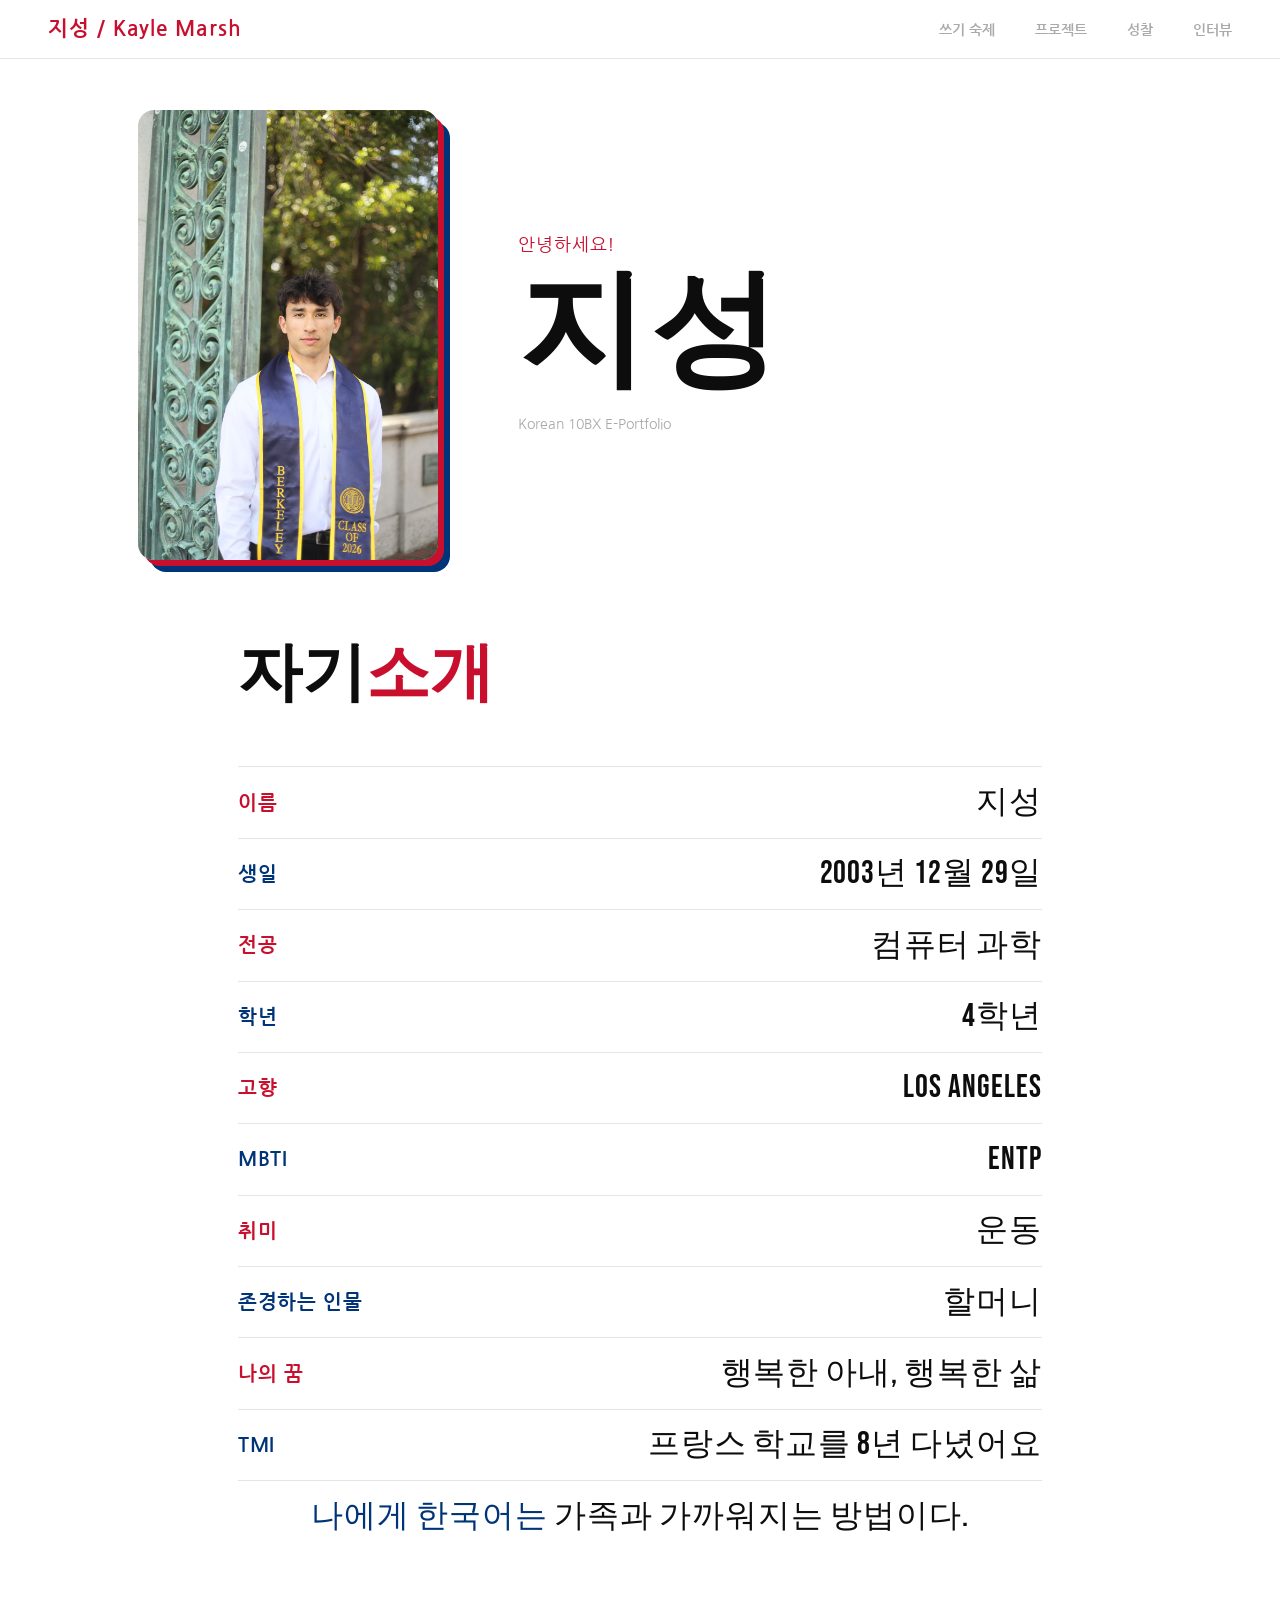
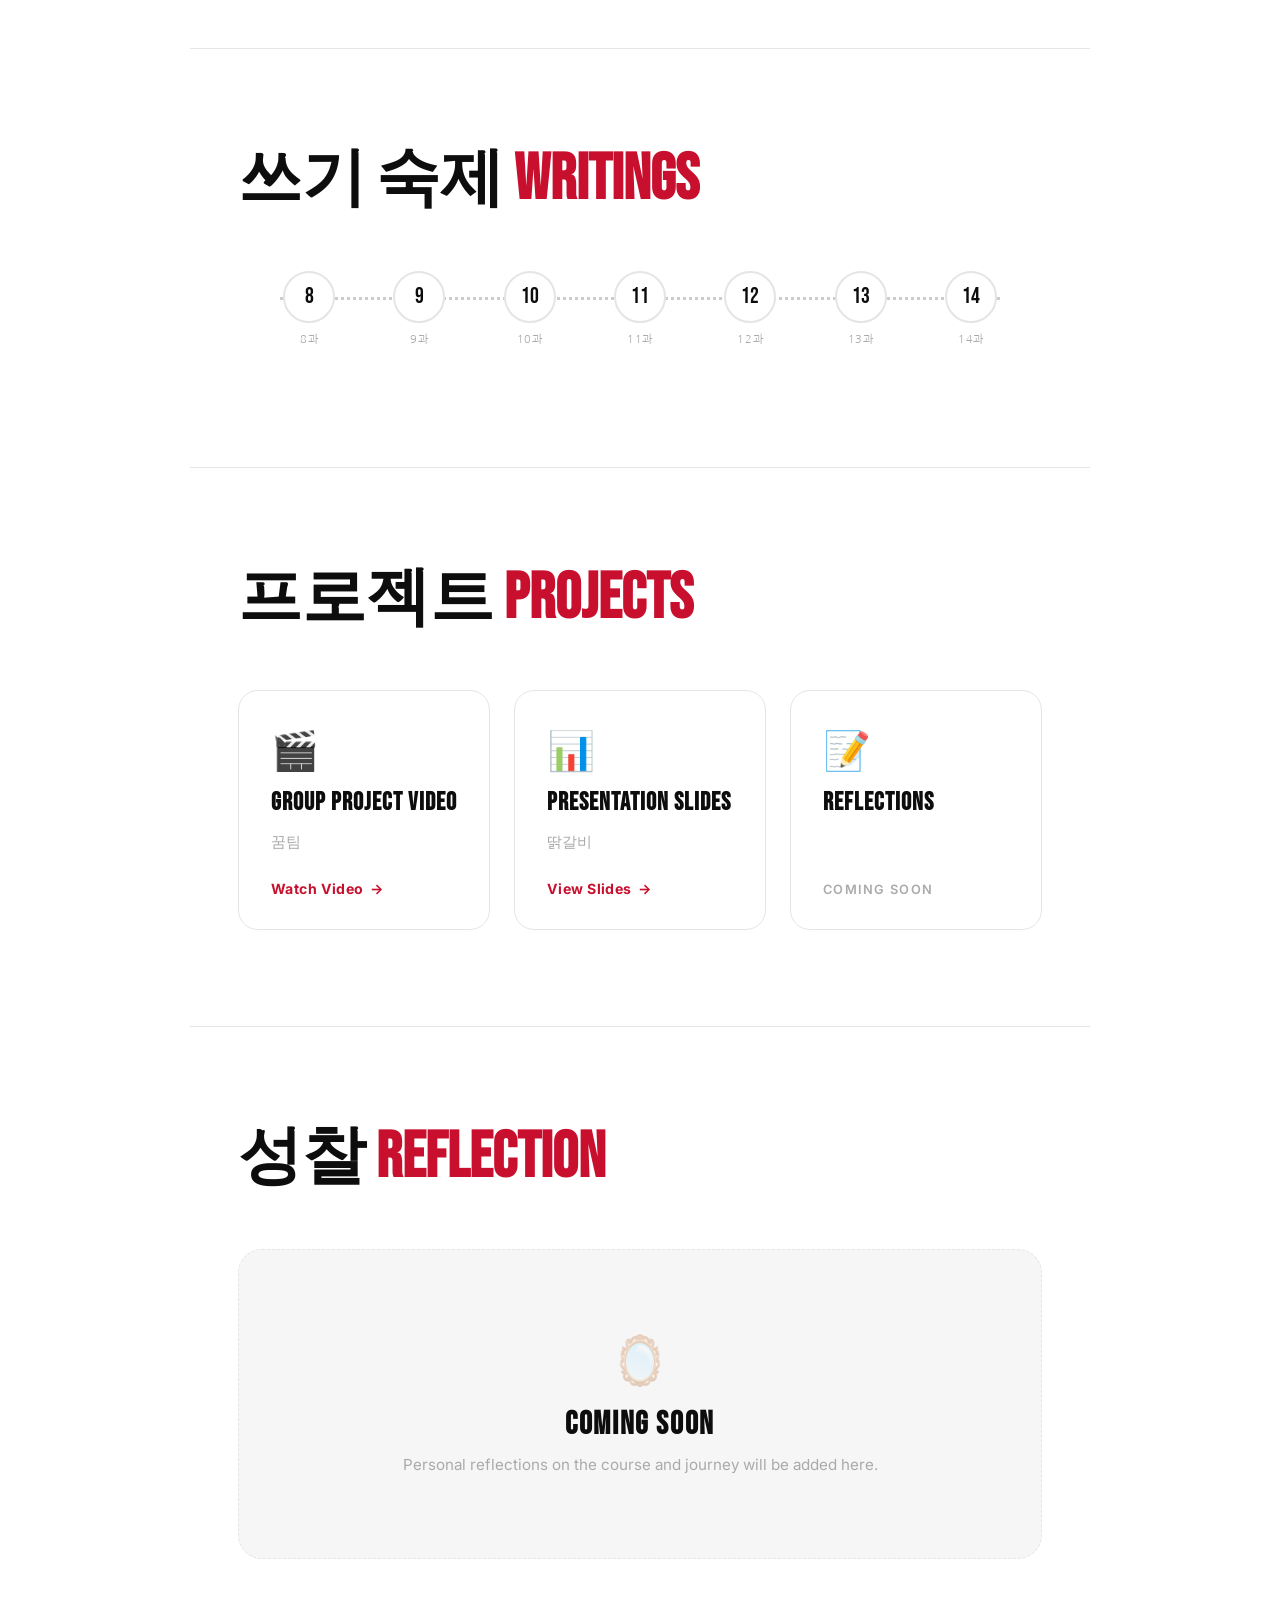
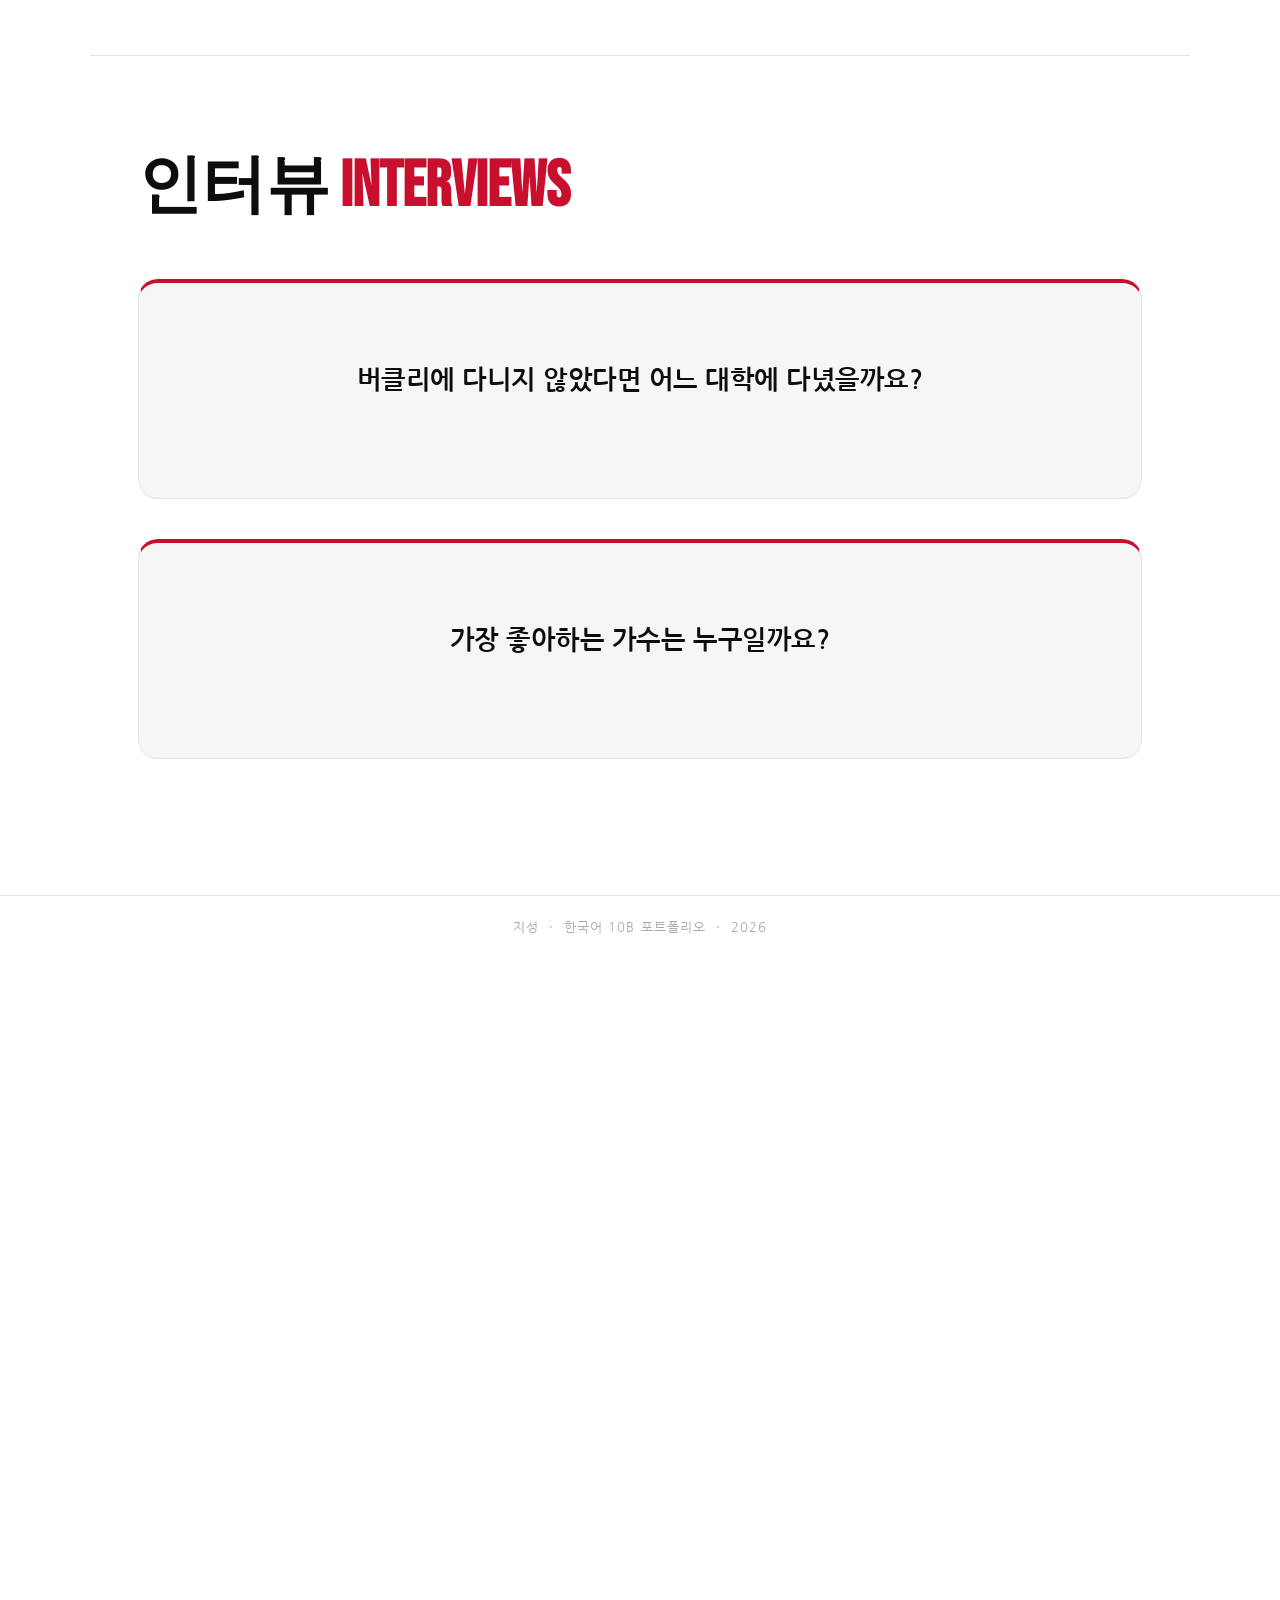
==== index.html @ 7a52253e "Most of it done, just need writings and reflections" ====
<!DOCTYPE html>
<html lang="ko">
<head>
  <meta charset="UTF-8" />
  <meta name="viewport" content="width=device-width, initial-scale=1.0" />
  <title>지성 — 한국어 10B</title>
  <link rel="stylesheet" href="style.css" />
  <link rel="preconnect" href="https://fonts.googleapis.com" />
  <link href="https://fonts.googleapis.com/css2?family=Bebas+Neue&family=Inter:wght@300;400;600;700&family=Nanum+Gothic:wght@400;700&display=swap" rel="stylesheet" />
</head>
<body>

  <!-- NAV -->
  <nav class="navbar">
    <a href="#hero" class="nav-logo">지성 / Kayle Marsh</a>
    <ul class="nav-links">
      <li><a href="#writings">쓰기 숙제</a></li>
      <li><a href="#projects">프로젝트</a></li>
      <li><a href="#reflection">성찰</a></li>
      <li><a href="#interviews">인터뷰</a></li>
    </ul>
    <button class="hamburger" id="hamburger">&#9776;</button>
  </nav>

  <!-- HERO -->
  <section class="hero" id="hero">
    <div class="hero-content">
      <div class="photo-frame">
        <img src="photo.jpg" alt="지성" class="hero-photo" />
      </div>
      <div class="hero-text">
        <p class="hero-sub">안녕하세요!</p>
        <h1 class="hero-name">지성</h1>
        <p class="hero-tagline">Korean 10BX E-Portfolio</p>
      </div>
    </div>
  </section>

  <!-- FACTS LIST -->
  <section class="about" id="about">
    <h2 class="section-title reveal">자기<em>소개</em></h2>

    <ul class="facts-list">
      <li class="fact-item" style="--delay:0s">
        <span class="fact-label r">이름</span>
        <span class="fact-value">지성</span>
      </li>
      <li class="fact-item" style="--delay:0.07s">
        <span class="fact-label b">생일</span>
        <span class="fact-value">2003년 12월 29일</span>
      </li>
      <li class="fact-item" style="--delay:0.14s">
        <span class="fact-label r">전공</span>
        <span class="fact-value">컴퓨터 과학</span>
      </li>
      <li class="fact-item" style="--delay:0.18s">
        <span class="fact-label b">학년</span>
        <span class="fact-value">4학년</span>
      </li>
      <li class="fact-item" style="--delay:0.21s">
        <span class="fact-label r">고향</span>
        <span class="fact-value">Los Angeles</span>
      </li>
      <li class="fact-item" style="--delay:0.28s">
        <span class="fact-label b">MBTI</span>
        <span class="fact-value">ENTP</span>
      </li>
      <li class="fact-item" style="--delay:0.35s">
        <span class="fact-label r">취미</span>
        <span class="fact-value">운동</span>
      </li>
      <li class="fact-item" style="--delay:0.42s">
        <span class="fact-label b">존경하는 인물</span>
        <span class="fact-value">할머니</span>
      </li>
      <li class="fact-item" style="--delay:0.49s">
        <span class="fact-label r">나의 꿈</span>
        <span class="fact-value">행복한 아내, 행복한 삶</span>
      </li>
      <li class="fact-item" style="--delay:0.56s">
        <span class="fact-label b">TMI</span>
        <span class="fact-value">프랑스 학교를 8년 다녔어요</span>
      </li>
      <li class="fact-item fact-item--sentence" style="--delay:0.63s">
        <span><span style="color:var(--blue)">나에게 한국어는</span> 가족과 가까워지는 방법이다.</span>
      </li>
    </ul>
  </section>

  <!-- WRITINGS -->
  <section class="content-section writings-section" id="writings">
    <h2 class="section-title reveal">쓰기 숙제 <em>Writings</em></h2>

    <div class="timeline-wrap reveal" style="--delay:0.15s">
      <div class="timeline">

        <div class="t-node">
          <div class="t-circle">8</div>
          <div class="t-num-label">8과</div>
          <div class="t-draft" hidden>한국의 1살 생일과 미국의 1살 생일은 너무 다르던데요. 한국의 1살 생일인 사람은 한복을 입어요. 미국의 1살 생일인 사람은 뭘 입는지 모르겠습니다. 한국의 1살 생일에 너무 맛있는 떡하고 잡채하고 다른 한식이 있어요. 미국의 1살 생일에 햄버거하고 감자 튀김이 있어요. 한국의 1살 생일에서 돈, 연필, 공 중에서 고를 수 있어요. 돈을 고르면 많이 돈을 만들 거예요. 연필을 고르면 너무 똑똑할 거예요. 공을 고르면 너무 좋은 선수 될 거예요. 제 1살 생일에서 돈을 고르지만 돈을 많지 않아요. 그리고 축하느라고 가족이랑 맛있는 음식을 먹었어요. 그리스의 생일은 가족은 정말 중요해요. 한국도 하지만 한국보다 더 중요해요. 보통 그리스 생일에서 새끼양히고 밬을라바하고 수블라키를 먹었어요. 그리고 그리스 생일에서 음악을 듣고 그리스 춤을 춰요. 그리스의 생일은 간 적이 없지만 갔으면 좋겠어요. 그리고 그리스의 생일인 사람은 편안한 옷을 입어요. 한국의 생일에서 노인 사람한테서 돈을 받아요. 보통 미국의 생일에서 돈을 안 받아요. 하지만 친절한 사람이 있으면 돈을 받을 수 있어요. 우리 가족에는 친절한 사람이 많아서 새일에는 돈을 받을 테니까 기분이 좋아요. 보통 제 생일에는 케이크랑 초가 있어요. 그리고 제 친한 친구랑 가족이랑 초대해요. 캐이크가 있으면 재미있게 시간을 보낼 것 같아요. 한국세일들은 너무 재미있던데요.</div>
          <div class="t-revised" hidden>한국의 1살 생일과 미국의 1살 생일은 너무 다르던데요. 한국의 1살 생일인 사람은 한복을 입어요. 미국의 1살 생일인 사람은 뭘 입는지 모르겠습니다. 한국의 1살 생일에 너무 맛있는 떡하고 잡채하고 다른 한식이 있어요. 미국의 1살 생일에 햄버거하고 감자 튀김이 있어요. 한국의 1살 생일에서 돈, 연필, 공 중에서 고를 수 있어요. 돈을 고르면 많이 돈을 만들 거예요. 연필을 고르면 너무 똑똑할 거예요. 공을 고르면 너무 좋은 선수 될 거예요. 제 1살 생일에서 돈을 고르지만 돈을 많지 않아요. 그리고 축하느라고 가족이랑 맛있는 음식을 먹었어요. 그리스의 생일은 가족은 정말 중요해요. 한국도 하지만 한국보다 더 중요해요. 보통 그리스 생일에서 새끼양히고 밬을라바하고 수블라키를 먹었어요. 그리고 그리스 생일에서 음악을 듣고 그리스 춤을 춰요. 그리스의 생일은 간 적이 없지만 갔으면 좋겠어요. 그리고 그리스의 생일인 사람은 편안한 옷을 입어요. 한국의 생일에서 노인 사람한테서 돈을 받아요. 보통 미국의 생일에서 돈을 안 받아요. 하지만 친절한 사람이 있으면 돈을 받을 수 있어요. 우리 가족에는 친절한 사람이 많아서 새일에는 돈을 받을 테니까 기분이 좋아요. 보통 제 생일에는 케이크랑 초가 있어요. 그리고 제 친한 친구랑 가족이랑 초대해요. 캐이크가 있으면 재미있게 시간을 보낼 것 같아요. 한국세일들은 너무 재미있던데요.</div>
        </div>

        <div class="t-node">
          <div class="t-circle">9</div>
          <div class="t-num-label">9과</div>
          <div class="t-draft" hidden>초등학교 때 길고 곧은 머리를 하고 있었어요. 그때 제 어머니는 제 머리를 깎고 입혔어요. 그때 패션에 관심이 많지 않아요. 그때 제 어머니는 패션에 관심이 많은 편이에요. 이발소 가면 "좋게 해 주세요" 말했어요. 하지만 중학교 때 짧게 깎았어요. 이발사만 제 머리를 깎았어요. 하지만 여전히 제 머리 스타일은 좋지 않았어요. 저는 열심히 공부해서 패션에 관심이 없어요. 고등학교 때 패션에 관심이 있어요. 그래서 이발소에서 "자주 와서 조금만 다듬어 주세요" 말했어요. 그리고 나서 "마리를 감겨 주셔서 너무 감사합니다" 말했어요. 그리고 나서 보통 어머니한테 "잠시 전에 이발소에 간 거예요". 연세대학교 다닐때 주노헤어에서 1달 전에 찍은 사진 보기면서 "이렇게 해 주세요" 말했어요. 저는 자연스럽게 머리를 해요. 무스를 바르지 않아요. 제 아침 머리 루틴은 너무 짧아요. 항상 파마하는 것을 좋아하지 않아요. 파마하면 좋아 보일지 모르겠어요. 아마 10년 후에 파마할거예요. 하지만 불요한 일이 있으면 파마하면 안 될 것 같아요.</div>
          <div class="t-revised" hidden>Coming soon</div>
        </div>

        <div class="t-node">
          <div class="t-circle">10</div>
          <div class="t-num-label">10과</div>
          <div class="t-draft" hidden>Coming soon</div>
          <div class="t-draft-img" hidden>writing10_draft.png</div>
          <div class="t-revised" hidden>Coming soon</div>
        </div>

        <div class="t-node">
          <div class="t-circle">11</div>
          <div class="t-num-label">11과</div>
          <div class="t-draft" hidden>Coming soon</div>
          <div class="t-revised" hidden>Coming soon</div>
        </div>

        <div class="t-node">
          <div class="t-circle">12</div>
          <div class="t-num-label">12과</div>
          <div class="t-draft" hidden>두년 전에 사촌동생이랑 축구 했다. 날씨가 너무 좋았다. 축구 했다가 우리는 백플립을 하기도 했다. 저는 스탠딩 백플립 힐 수 있지만 다름 백플립을 시도했다. 카트휠 백플립을 하는 것이다. 제 사촌동생은 잘 할 수 있다. 조심할 걸 그랬다. 왜냐하면 잔디에 머리를 세게 부딪혔다. 제 생각은 머리가 괜찬아서 병원에 안 가려다가 머리가 너무 아프고 눈으로 볼 수 없다. 그래서 병원에 갔다. 한시간 동안 기다린 후에 의사를 만났다. 저는 두시간 동안 병원에 있었다. 너무 재미없다. 그래서 퇴원했다가 집에서 쉬었다. 집에서 티비, 핸드폰, 쓸 수 없어서 책을 많이 읽었다. 그리고 일주일에 운동을 하면 안 되다. 이것은 겨울 방학 중이었기 때문에 학고가 없었다. 학교가 있으면 저는 일을 할 수 없고 운이 나빴을 갓이다. 이것부터 스탠딩 백플립 했지만 카트휠 백플립 정도 했다. 제 엄마가 저에게 아주 화가 났다.</div>
          <div class="t-revised" hidden>Coming soon</div>
        </div>

        <div class="t-node">
          <div class="t-circle">13</div>
          <div class="t-num-label">13과</div>
          <div class="t-draft" hidden>Coming soon</div>
          <div class="t-revised" hidden>Coming soon</div>
        </div>

        <div class="t-node">
          <div class="t-circle">14</div>
          <div class="t-num-label">14과</div>
          <div class="t-draft" hidden>버클리 대학교를 졸업하자마자 일을 시작할 겁니다. 저는 직업이 있어서 하고 싶은 것을 하면 안 됩니다. 저는 소프트웨어 엔지니어가 될 것입니다. 저는 코딩을 많이 할 겁니다. 제 생각은 코딩가 재미있어서 저는 신납니다. 하지만 다른 것을 하고 싶습니다. 저는 다양한 기술을 배우고 싶습니다. 저는 체스를 더 잘하고 싶습니다. 그리고 악기도 배웠으면 합니다. 기타나 피아노 잘 했으면 합니다. 저는 건가에 좋고 싶습니다. 그래서, 스포츠 하거나 체육관에 많이 갈 것 같습니다. 저는 스포츠 할 때 저는 가장 기쁩니다. 그리고 가족이랑 친구들이랑 재미있게 시간을 보내고 싶습니다. 다 하기가 어렵기는 하지만 많이 할 겁니다. 저는 12월 29일에 암스테르담에서 태어났습니다. 제 어머니는 한국분입니다. 제 아버지는 그리스분입니다. 부모님께서는 어릴 때부터 저한테 한국어를 절대 하셨습니다. 미국에 있는 할머니랑 한국말로 이야기하고 싶어서 한국어를 배우러 연세대학교에서 다녔습니다. 지난 봄학기부터 한국어를 배우기가 시작했습니다. 지난 학기에는 한국어 수업을 듣지 않았지만 가족이랑 가끔씩 한국말로 이야기했습니다. 저는 활발한 성격입니다. 저는 집 밖에서 일을 하는 것을 좋아합니다. 저는 운동하거나 가족이나 친구들이랑 놀때 저는 재일 기쁩니다. 하지만 혼자 일하는 것도 좋아합니다. 저는 버클리 대학교에서 많이 공부했습니다. 좋은 직장을 구하고 싶었기 때문입니다. 그리고 많은 사람을 만나고 싶어서 클럽에 두게 가입했습니다. 그래서 많은 사람을 만났습니다. 저는 졸업할 것 같습니다. 저는 졸업하자마자 산프란시스코에서 일을 시작할겁니다. 저는 일을 열심히 하는 것같아서 새로운 일을 많이 할 수 있습니다. 똑똑하고 친절한 사람이랑 일을 하고 싶습니다. 그리고 한국말을 더 잘 하고 싶어서 한국말로 일을 했으면 합니다.</div>
          <div class="t-revised" hidden>Coming soon</div>
        </div>

      </div>

      <div class="t-drawer" hidden>
        <div class="t-drawer-cols">
          <div class="t-drawer-col">
            <span class="t-tag draft">Draft</span>
            <p class="t-drawer-draft-text"></p>
            <img class="t-drawer-draft-img" src="" alt="" hidden>
          </div>
          <div class="t-drawer-col">
            <span class="t-tag revised">Revised</span>
            <p class="t-drawer-revised-text"></p>
            <img class="t-drawer-revised-img" src="" alt="" hidden>
          </div>
        </div>
      </div>
    </div>
  </section>

  <!-- PROJECTS -->
  <section class="content-section" id="projects">
    <h2 class="section-title reveal">프로젝트 <em>Projects</em></h2>
    <div class="proj-grid">

      <a class="proj-card reveal" style="--delay:0.1s"
         href="https://drive.google.com/file/d/10qxFcCEIkCdl2XMbkNMa6hKJvga5M7Wl/view?usp=drive_link"
         target="_blank" rel="noopener">
        <div class="proj-card-icon">🎬</div>
        <h3 class="proj-card-title">Group Project Video</h3>
        <p class="proj-card-desc">꿈팀</p>
        <span class="proj-card-link">Watch Video &nbsp;→</span>
      </a>

      <a class="proj-card reveal" style="--delay:0.2s"
         href="https://docs.google.com/presentation/d/1_Cy9VclhJ04-49SibvlN62MhmX5OGXlVn1wjW_WtDqA/edit?usp=sharing"
         target="_blank" rel="noopener">
        <div class="proj-card-icon">📊</div>
        <h3 class="proj-card-title">Presentation Slides</h3>
        <p class="proj-card-desc">딹갈비</p>
        <span class="proj-card-link">View Slides &nbsp;→</span>
      </a>

      <div class="proj-card proj-card--soon reveal" style="--delay:0.3s">
        <div class="proj-card-icon">📝</div>
        <h3 class="proj-card-title">Reflections</h3>
        <span class="proj-card-coming">Coming Soon</span>
      </div>

    </div>
  </section>

  <!-- REFLECTION -->
  <section class="content-section" id="reflection">
    <h2 class="section-title reveal">성찰 <em>Reflection</em></h2>
    <div class="placeholder-box reveal" style="--delay:0.1s">
      <div class="ph-icon">🪞</div>
      <h3>Coming Soon</h3>
      <p>Personal reflections on the course and journey will be added here.</p>
    </div>
  </section>

  <!-- INTERVIEWS -->
  <section class="content-section interviews-section" id="interviews">
    <h2 class="section-title reveal">인터뷰 <em>Interviews</em></h2>

    <div class="flashcard reveal" id="fc-map">
      <div class="flashcard-inner">
        <div class="flashcard-front">
          <p class="fc-question">버클리에 다니지 않았다면 어느 대학에 다녔을까요?</p>
        </div>
        <div class="flashcard-back">
          <div class="map-container">
            <svg id="us-map"></svg>
            <div id="map-tooltip" class="map-tooltip"></div>
          </div>
        </div>
      </div>
    </div>

    <div class="flashcard reveal" id="fc-music" style="--delay:0.1s">
      <div class="flashcard-inner">
        <div class="flashcard-front">
          <p class="fc-question">가장 좋아하는 가수는 누구일까요?</p>
        </div>
        <div class="flashcard-back">
          <div class="genre-list">

            <div class="genre-section" style="--gc:#FF2D7A">
              <h3 class="genre-label">K-Pop</h3>
              <div class="artist-row">
                <a class="artist-card" href="https://open.spotify.com/artist/2c3IakpImjWyeXNvyyGsdn" target="_blank" rel="noopener">
                  <div class="artist-photo"><img src="https://upload.wikimedia.org/wikipedia/commons/thumb/8/83/Kim_jin_ho.png/330px-Kim_jin_ho.png" alt="SG Wannabe"></div>
                  <div class="artist-name">SG Wannabe</div><div class="artist-person">연재</div>
                </a>
                <a class="artist-card" href="https://open.spotify.com/artist/2hRQKC0gqlZGPrmUKbcchR" target="_blank" rel="noopener">
                  <div class="artist-photo"><img src="https://upload.wikimedia.org/wikipedia/commons/thumb/1/13/240919_SHINEE_Taemin.jpg/330px-240919_SHINEE_Taemin.jpg" alt="Shiny"></div>
                  <div class="artist-name">Shiny</div><div class="artist-person">하리</div>
                </a>
                <a class="artist-card" href="https://open.spotify.com/artist/6YVMFz59CuY7ngCxTxjpxE" target="_blank" rel="noopener">
                  <div class="artist-photo"><img src="https://upload.wikimedia.org/wikipedia/commons/thumb/f/fb/Karina_at_Love_Your_W_event_2025.jpg/330px-Karina_at_Love_Your_W_event_2025.jpg" alt="Aespa"></div>
                  <div class="artist-name">Aespa</div><div class="artist-person">준서</div>
                </a>
                <a class="artist-card" href="https://open.spotify.com/artist/4hnHLgMSOiqERWBL4jINP1" target="_blank" rel="noopener">
                  <div class="artist-photo"><img src="https://upload.wikimedia.org/wikipedia/commons/thumb/8/8c/Woonhak_of_BoyNextDoor_at_MMA_Awards%2C_2023_%2820231202%29.jpg/330px-Woonhak_of_BoyNextDoor_at_MMA_Awards%2C_2023_%2820231202%29.jpg" alt="BOYNEXTDOOR"></div>
                  <div class="artist-name">BOYNEXTDOOR</div><div class="artist-person">다혜</div>
                </a>
              </div>
            </div>

            <div class="genre-section" style="--gc:#4ADE80">
              <h3 class="genre-label">Indie</h3>
              <div class="artist-row">
                <a class="artist-card" href="https://open.spotify.com/artist/1hCkSJcXREhrodeIHQnffn" target="_blank" rel="noopener">
                  <div class="artist-photo"><img src="https://upload.wikimedia.org/wikipedia/commons/thumb/3/3b/Greg_Gonzalez_on_CAS.jpg/330px-Greg_Gonzalez_on_CAS.jpg" alt="Cigarettes After Sex"></div>
                  <div class="artist-name">Cigarettes After Sex</div><div class="artist-person">예은</div>
                </a>
                <a class="artist-card" href="https://open.spotify.com/artist/7gW0r5CkdEUMm42w9XpyZO" target="_blank" rel="noopener">
                  <div class="artist-photo"><img src="https://upload.wikimedia.org/wikipedia/commons/thumb/4/48/Laufey_radio_city_music_hall_2024_%28cropped%29.jpg/330px-Laufey_radio_city_music_hall_2024_%28cropped%29.jpg" alt="Laufey"></div>
                  <div class="artist-name">Laufey</div><div class="artist-person">진아</div>
                </a>
                <a class="artist-card" href="https://open.spotify.com/artist/4gzpq5DPGxSnKTe4SA8HAU" target="_blank" rel="noopener">
                  <div class="artist-photo"><img src="https://upload.wikimedia.org/wikipedia/commons/thumb/6/68/ChrisMartinManch030623_%28cropped%29.jpg/330px-ChrisMartinManch030623_%28cropped%29.jpg" alt="Coldplay"></div>
                  <div class="artist-name">Coldplay</div><div class="artist-person">진</div>
                </a>
              </div>
            </div>

            <div class="genre-section" style="--gc:#FFCF00">
              <h3 class="genre-label">Hip-Hop</h3>
              <div class="artist-row">
                <a class="artist-card" href="https://open.spotify.com/artist/5K4W6rqBFWDnAN6FQUkS6x" target="_blank" rel="noopener">
                  <div class="artist-photo"><img src="https://upload.wikimedia.org/wikipedia/commons/thumb/5/5c/Kanye_West_at_the_2009_Tribeca_Film_Festival_%28crop_2%29.jpg/330px-Kanye_West_at_the_2009_Tribeca_Film_Festival_%28crop_2%29.jpg" alt="Kanye West"></div>
                  <div class="artist-name">Kanye West</div><div class="artist-person">민종 · 선종</div>
                </a>
                <a class="artist-card" href="https://open.spotify.com/artist/3TVXtAsR1Inumwj472S9r4" target="_blank" rel="noopener">
                  <div class="artist-photo"><img src="https://upload.wikimedia.org/wikipedia/commons/thumb/1/15/Drake_at_The_Carter_Effect_2017_%2836818935200%29_%28cropped%29.jpg/330px-Drake_at_The_Carter_Effect_2017_%2836818935200%29_%28cropped%29.jpg" alt="Drake"></div>
                  <div class="artist-name">Drake</div><div class="artist-person">승원</div>
                </a>
              </div>
            </div>

            <div class="genre-section" style="--gc:#FF4520">
              <h3 class="genre-label">Rock</h3>
              <div class="artist-row">
                <a class="artist-card" href="https://open.spotify.com/artist/05fG473iIaoy82BF1aGhL8" target="_blank" rel="noopener">
                  <div class="artist-photo"><img src="https://upload.wikimedia.org/wikipedia/commons/thumb/1/1d/20180602_N%C3%BCrnberg_Rock_im_Park_Stone_Sour_0270_%28cropped%29.jpg/330px-20180602_N%C3%BCrnberg_Rock_im_Park_Stone_Sour_0270_%28cropped%29.jpg" alt="Slipknot"></div>
                  <div class="artist-name">Slipknot</div><div class="artist-person">단</div>
                </a>
              </div>
            </div>

            <div class="genre-section genre-section--last" style="--gc:#B44FFF">
              <h3 class="genre-label">R&amp;B · Latin</h3>
              <div class="artist-row">
                <a class="artist-card" href="https://open.spotify.com/artist/1Xyo4u8uXC1ZmMpatF05PJ" target="_blank" rel="noopener">
                  <div class="artist-photo"><img src="https://upload.wikimedia.org/wikipedia/commons/thumb/a/a0/The_Weeknd_Portrait_by_Brian_Ziff.jpg/330px-The_Weeknd_Portrait_by_Brian_Ziff.jpg" alt="The Weeknd"></div>
                  <div class="artist-name">The Weeknd</div><div class="artist-person">발렌틴</div>
                </a>
                <a class="artist-card" href="https://open.spotify.com/artist/0NIIxcxNHmOoyBx03SfTCD" target="_blank" rel="noopener">
                  <div class="artist-photo"><img src="https://upload.wikimedia.org/wikipedia/commons/thumb/1/18/Tinashe_at_Coachella_2024_-_04_%28cropped%29.jpg/330px-Tinashe_at_Coachella_2024_-_04_%28cropped%29.jpg" alt="Tinashe"></div>
                  <div class="artist-name">Tinashe</div><div class="artist-person">영선</div>
                </a>
                <a class="artist-card" href="https://open.spotify.com/artist/0du5cEVh5yTK9QJze8zvh8" target="_blank" rel="noopener">
                  <div class="artist-photo"><img src="https://upload.wikimedia.org/wikipedia/commons/3/39/Bruno_Mars_portrait.jpg" alt="Bruno Mars"></div>
                  <div class="artist-name">Bruno Mars</div><div class="artist-person">이삭</div>
                </a>
                <a class="artist-card" href="https://open.spotify.com/artist/4q3ewBCX7sLwd24euuV69X" target="_blank" rel="noopener">
                  <div class="artist-photo"><img src="https://upload.wikimedia.org/wikipedia/commons/thumb/b/b1/Bad_Bunny_2019_by_Glenn_Francis_%28cropped%29.jpg/330px-Bad_Bunny_2019_by_Glenn_Francis_%28cropped%29.jpg" alt="Bad Bunny"></div>
                  <div class="artist-name">Bad Bunny</div><div class="artist-person">유나</div>
                </a>
              </div>
            </div>

            <div class="genre-section genre-section--last" style="--gc:#00CCDD">
              <h3 class="genre-label">Electronic</h3>
              <div class="artist-row">
                <a class="artist-card" href="https://open.spotify.com/artist/3MekbRujJg5VZThubOlrkR" target="_blank" rel="noopener">
                  <div class="artist-photo"><img src="https://upload.wikimedia.org/wikipedia/commons/thumb/d/d3/Ninajirachi_London_2026.png/330px-Ninajirachi_London_2026.png" alt="Ninajirachi"></div>
                  <div class="artist-name">Ninajirachi</div><div class="artist-person">세은</div>
                </a>
              </div>
            </div>

          </div>
        </div>
      </div>
    </div>
  </section>

  <!-- FOOTER -->
  <footer class="footer">
    <p>지성 &nbsp;·&nbsp; 한국어 10B 포트폴리오 &nbsp;·&nbsp; 2026</p>
  </footer>

  <script src="script.js"></script>
  <script src="https://cdn.jsdelivr.net/npm/d3@7/dist/d3.min.js"></script>
  <script src="https://cdn.jsdelivr.net/npm/topojson-client@3/dist/topojson-client.min.js"></script>
  <script>
  (function () {
    var schools = [
      { name: 'Amherst College', lat: 42.3709, lng: -72.5170,  people: ['광현'],                        photo: 'amherst.jpg', side: 'left' },
      { name: 'UCLA',            lat: 34.13,   lng: -118.62,   people: ['다혜', '이삭'],                 photo: 'ucla.jpg',     pos: 'above' },
      { name: 'UC Riverside',    lat: 33.9737, lng: -117.3281, people: ['단'],                           photo: 'ucr.avif',     pos: 'above' },
      { name: 'NYU',             lat: 40.7295, lng: -73.9965,  people: ['민종'],                         photo: 'https://upload.wikimedia.org/wikipedia/commons/thumb/2/20/Washington_Square_Arch_%2840430304445%29.jpg/400px-Washington_Square_Arch_%2840430304445%29.jpg' },
      { name: 'UCSD',            lat: 32.8801, lng: -117.2340, people: ['발렌틴', '영선', '유나', '예은'], photo: 'ucsd.jpg',     pos: 'above' },
      { name: 'UC Davis',        lat: 38.5382, lng: -121.7617, people: ['선종', '진아'],                  photo: 'ucdavis.avif' },
      { name: 'UCSB',            lat: 34.4140, lng: -119.8489, people: ['세은', '진'],                   photo: 'ucsb.jpg',     pos: 'above' },
      { name: 'Columbia',        lat: 40.8128, lng: -73.9625,  people: ['승원'],                         photo: 'columbia.jpg', side: 'left' },
      { name: 'USC',             lat: 33.96,   lng: -118.14,   people: ['연재'],                         photo: 'usc.jpg',      pos: 'above' },
      { name: 'UCI',             lat: 33.58,   lng: -117.90,   people: ['준서', '하리'],                 photo: 'uci.jpeg',     pos: 'above' }
    ];

    var W = 900, H = 540;
    var svg = d3.select('#us-map')
      .attr('viewBox', '0 0 ' + W + ' ' + H)
      .attr('preserveAspectRatio', 'xMidYMid meet');

    var projection = d3.geoAlbersUsa().scale(1100).translate([W / 2, H / 2]);
    var path = d3.geoPath().projection(projection);
    var tooltip = document.getElementById('map-tooltip');

    d3.json('https://cdn.jsdelivr.net/npm/us-atlas@3/states-10m.json').then(function (us) {
      // State fills
      svg.append('g')
        .selectAll('path')
        .data(topojson.feature(us, us.objects.states).features)
        .enter().append('path')
        .attr('class', 'map-state')
        .attr('d', path);

      // State borders
      svg.append('path')
        .datum(topojson.mesh(us, us.objects.states, function (a, b) { return a !== b; }))
        .attr('class', 'map-border')
        .attr('d', path);

      // School dots
      schools.forEach(function (school) {
        var coords = projection([school.lng, school.lat]);
        if (!coords) return;

        svg.append('circle')
          .attr('cx', coords[0])
          .attr('cy', coords[1])
          .attr('r', 7)
          .attr('class', 'map-dot')
          .on('mouseenter', function (event) {
            var rect = document.querySelector('.map-container').getBoundingClientRect();
            var x = event.clientX - rect.left;
            var y = event.clientY - rect.top;
            tooltip.innerHTML =
              '<strong>' + school.name + '</strong>' +
              '<div class="tip-logo-wrap"><img class="tip-logo" src="' + school.photo + '" alt="' + school.name + '"></div>' +
              '<div class="tip-names">' + school.people.join(' &nbsp;·&nbsp; ') + '</div>';
            if (school.side === 'left') {
              tooltip.style.left = (x - tooltip.offsetWidth - 14) + 'px';
            } else {
              tooltip.style.left = (x + 14) + 'px';
            }
            if (school.pos === 'above') {
              tooltip.style.top = (y - tooltip.offsetHeight - 14) + 'px';
            } else {
              tooltip.style.top = (y - 10) + 'px';
            }
            tooltip.classList.add('visible');
          })
          .on('mousemove', function (event) {
            var rect = document.querySelector('.map-container').getBoundingClientRect();
            var mx = event.clientX - rect.left;
            var my = event.clientY - rect.top;
            if (school.side === 'left') {
              tooltip.style.left = (mx - tooltip.offsetWidth - 14) + 'px';
            } else {
              tooltip.style.left = (mx + 14) + 'px';
            }
            if (school.pos === 'above') {
              tooltip.style.top = (my - tooltip.offsetHeight - 14) + 'px';
            } else {
              tooltip.style.top = (my - 10) + 'px';
            }
          })
          .on('mouseleave', function () {
            tooltip.classList.remove('visible');
          });
      });
    });
  })();
  </script>
</body>
</html>
---- style.css ----
/* ===== RESET & BASE ===== */
*, *::before, *::after { box-sizing: border-box; margin: 0; padding: 0; }

:root {
  --bg: #ffffff;
  --surface: #f6f6f6;
  --border: #e5e5e5;
  --text: #0d0d0d;
  --muted: #aaa;
  --red: #C8102E;
  --blue: #003478;
  --font-display: 'Bebas Neue', sans-serif;
  --font-body: 'Inter', sans-serif;
  --font-korean: 'Nanum Gothic', sans-serif;
}

html { scroll-behavior: smooth; }

body {
  background: var(--bg);
  color: var(--text);
  font-family: var(--font-body);
  overflow-x: hidden;
}

/* ===== SCROLLBAR ===== */
::-webkit-scrollbar { width: 4px; }
::-webkit-scrollbar-track { background: var(--bg); }
::-webkit-scrollbar-thumb { background: var(--red); border-radius: 2px; }

/* ===== NAVBAR ===== */
.navbar {
  position: fixed;
  top: 0; left: 0; right: 0;
  z-index: 100;
  display: flex;
  align-items: center;
  justify-content: space-between;
  padding: 1.2rem 3rem;
  backdrop-filter: blur(20px);
  background: rgba(255,255,255,0.88);
  border-bottom: 1px solid var(--border);
  transition: background 0.3s;
}

.nav-logo {
  font-family: var(--font-korean);
  font-size: 1.3rem;
  font-weight: 700;
  color: var(--red);
  letter-spacing: 0.05em;
  text-decoration: none;
}

.nav-links { list-style: none; display: flex; gap: 2.5rem; }
.nav-links a {
  color: var(--muted);
  text-decoration: none;
  font-size: 0.9rem;
  font-weight: 700;
  font-family: var(--font-korean);
  transition: color 0.2s;
  position: relative;
}
.nav-links a::after {
  content: '';
  position: absolute;
  bottom: -4px; left: 0;
  width: 0; height: 2px;
  background: var(--red);
  transition: width 0.3s;
}
.nav-links a:hover,
.nav-links a.active { color: var(--text); }
.nav-links a:hover::after,
.nav-links a.active::after { width: 100%; }

.hamburger {
  display: none;
  background: none;
  border: none;
  color: var(--text);
  font-size: 1.5rem;
}

/* ===== HERO ===== */
.hero {
  min-height: auto;
  display: flex;
  flex-direction: column;
  align-items: center;
  justify-content: center;
  position: relative;
  overflow: hidden;
  padding: 110px 3rem 3rem;
}

.hero-bg-text {
  position: absolute;
  top: 50%;
  left: 50%;
  transform: translate(-50%, -50%);
  font-family: var(--font-korean);
  font-size: clamp(12rem, 35vw, 30rem);
  font-weight: 700;
  color: rgba(200, 16, 46, 0.045);
  white-space: nowrap;
  pointer-events: none;
  user-select: none;
  animation: bgPulse 5s ease-in-out infinite;
}

@keyframes bgPulse {
  0%, 100% { opacity: 0.5; }
  50% { opacity: 1; }
}

.hero-content {
  display: flex;
  align-items: center;
  gap: 5rem;
  z-index: 2;
  padding: 0 3rem;
  max-width: 1100px;
  width: 100%;
}

/* Photo */
.photo-frame {
  flex-shrink: 0;
  width: 300px;
  border-radius: 16px;
  overflow: hidden;
  box-shadow: 6px 6px 0px var(--red), 12px 12px 0px var(--blue);
}

.hero-photo {
  width: 100%;
  height: auto;
  display: block;
}

/* Hero text */
.hero-text { display: flex; flex-direction: column; gap: 0.9rem; }

.hero-sub {
  font-family: var(--font-korean);
  font-size: 1.1rem;
  color: var(--red);
  letter-spacing: 0.05em;
  animation: fadeUp 0.8s ease both;
}

.hero-name {
  font-family: var(--font-display);
  font-size: clamp(5rem, 10vw, 9rem);
  line-height: 1;
  color: var(--text);
  letter-spacing: 0.03em;
  animation: fadeUp 0.8s 0.1s ease both;
}

.hero-tagline {
  font-size: 0.9rem;
  color: var(--muted);
  font-weight: 400;
  font-family: var(--font-korean);
  animation: fadeUp 0.8s 0.2s ease both;
  line-height: 1.6;
}


@keyframes fadeUp {
  from { opacity: 0; transform: translateY(30px); }
  to { opacity: 1; transform: translateY(0); }
}

/* ===== SECTION SHARED ===== */
.section-label {
  font-size: 0.68rem;
  font-weight: 700;
  letter-spacing: 0.3em;
  font-family: var(--font-body);
  color: var(--muted);
  margin-bottom: 0.8rem;
  text-transform: uppercase;
}

.section-title {
  font-family: var(--font-display);
  font-size: clamp(2.5rem, 5vw, 4rem);
  line-height: 1.1;
  margin-bottom: 3.5rem;
  color: var(--text);
}
.section-title em { color: var(--red); font-style: normal; }

/* ===== FACTS LIST ===== */
.about {
  padding: 2rem 3rem 6rem;
  max-width: 900px;
  margin: 0 auto;
}

.facts-list {
  list-style: none;
  border-top: 1px solid var(--border);
}

.fact-item {
  display: flex;
  align-items: center;
  justify-content: space-between;
  padding: 1.1rem 0;
  border-bottom: 1px solid var(--border);
  gap: 2rem;
  opacity: 0;
  transform: translateX(55px);
  transition: opacity 0.65s ease var(--delay, 0s), transform 0.65s ease var(--delay, 0s);
}
.fact-item.visible {
  opacity: 1;
  transform: translateX(0);
}

.fact-label {
  font-size: 1.25rem;
  font-weight: 700;
  letter-spacing: 0.03em;
  font-family: var(--font-korean);
  flex-shrink: 0;
  min-width: 160px;
}
.fact-label.r { color: var(--red); }
.fact-label.b { color: var(--blue); }

.fact-value {
  font-family: var(--font-display);
  font-size: clamp(1.4rem, 2.5vw, 2rem);
  color: var(--text);
  text-align: right;
  letter-spacing: 0.03em;
  line-height: 1.1;
}

.fact-item--featured .fact-label { min-width: 160px; }
.fact-item--featured .fact-value {
  color: var(--blue);
  font-size: clamp(1.2rem, 2.2vw, 1.75rem);
}

.fact-item--sentence {
  justify-content: center;
  font-family: var(--font-display);
  font-size: clamp(1.4rem, 2.5vw, 2rem);
  color: var(--text);
  text-align: center;
  letter-spacing: 0.03em;
  line-height: 1.1;
  border-bottom: none;
}

/* ===== TIMELINE / WRITINGS ===== */
.writings-section { max-width: 1100px; }
.writings-section .section-title { margin-bottom: 2rem; }

.timeline-wrap {
  overflow-x: auto;
  padding: 1.5rem 1rem;
  -webkit-overflow-scrolling: touch;
}

.timeline {
  display: flex;
  align-items: center;
  justify-content: space-between;
  position: relative;
  min-width: 620px;
  gap: 0;
}

/* Dotted connecting line */
.timeline::before {
  content: '';
  position: absolute;
  top: 26px;
  left: 26px;
  right: 26px;
  height: 0;
  border-top: 3px dotted #ccc;
  z-index: 0;
}

/* Node */
.t-node {
  position: relative;
  display: flex;
  flex-direction: column;
  align-items: center;
  gap: 0.6rem;
  z-index: 1;
  flex: 1;
}

/* Circle */
.t-circle {
  width: 52px;
  height: 52px;
  border-radius: 50%;
  background: var(--bg);
  border: 2px solid var(--border);
  display: flex;
  align-items: center;
  justify-content: center;
  font-family: var(--font-display);
  font-size: 1.4rem;
  color: var(--text);
  transition: background 0.25s, border-color 0.25s, color 0.25s, transform 0.25s, box-shadow 0.25s;
}

.t-node:hover .t-circle {
  background: var(--red);
  border-color: var(--red);
  color: #fff;
  transform: scale(1.18);
  box-shadow: 0 4px 20px rgba(200,16,46,0.28);
}

/* Label below circle */
.t-num-label {
  font-family: var(--font-korean);
  font-size: 0.68rem;
  color: var(--muted);
  letter-spacing: 0.05em;
  transition: color 0.2s;
}
.t-node:hover .t-num-label { color: var(--red); }

.t-node { cursor: pointer; }

.t-node--active .t-circle {
  background: var(--red);
  border-color: var(--red);
  color: #fff;
  transform: scale(1.18);
  box-shadow: 0 4px 20px rgba(200,16,46,0.28);
}
.t-node--active .t-num-label { color: var(--red); }

.t-tag {
  display: inline-block;
  font-size: 1rem;
  font-weight: 700;
  letter-spacing: 0.18em;
  text-transform: uppercase;
  margin-bottom: 0.5rem;
}
.t-tag.draft  { color: var(--red); }
.t-tag.revised { color: var(--blue); }

.t-drawer {
  margin-top: 2rem;
  border: 1px solid var(--border);
  border-top: 3px solid var(--red);
  border-radius: 14px;
  padding: 1.5rem 2rem;
  background: #fff;
  box-shadow: 0 4px 24px rgba(0,0,0,0.06);
  animation: drawerIn 0.2s ease;
}
@keyframes drawerIn {
  from { opacity: 0; transform: translateY(8px); }
  to   { opacity: 1; transform: translateY(0); }
}

.t-drawer-cols {
  display: grid;
  grid-template-columns: 1fr 1fr;
  gap: 0 2.5rem;
}

.t-drawer-col {
  display: flex;
  flex-direction: column;
}

.t-drawer-draft-text,
.t-drawer-revised-text {
  font-size: 1rem;
  color: var(--text);
  line-height: 1.7;
  font-family: var(--font-korean);
  margin: 0;
}

.t-drawer-draft-img,
.t-drawer-revised-img {
  width: 100%;
  height: auto;
  border-radius: 10px;
  margin-top: 1.2rem;
  display: block;
}

/* ===== CONTENT SECTIONS ===== */
.content-section {
  padding: 6rem 3rem;
  max-width: 900px;
  margin: 0 auto;
  border-top: 1px solid var(--border);
}

.placeholder-box {
  background: var(--surface);
  border: 1px dashed var(--border);
  border-radius: 24px;
  padding: 5rem 3rem;
  text-align: center;
}

.placeholder-box .ph-icon { font-size: 3rem; margin-bottom: 1rem; opacity: 0.35; }

.placeholder-box h3 {
  font-family: var(--font-display);
  font-size: 2rem;
  letter-spacing: 0.05em;
  color: var(--text);
  margin-bottom: 0.5rem;
}

.placeholder-box p {
  font-size: 0.95rem;
  color: var(--muted);
  line-height: 1.7;
}

/* ===== PROJECTS ===== */
.proj-grid {
  display: grid;
  grid-template-columns: repeat(3, 1fr);
  gap: 1.5rem;
  margin-top: 2.5rem;
}

.proj-card {
  display: flex;
  flex-direction: column;
  background: var(--bg);
  border: 1px solid var(--border);
  border-radius: 20px;
  padding: 2.5rem 2rem 2rem;
  text-decoration: none;
  color: inherit;
  position: relative;
  overflow: hidden;
  transition: transform 0.25s ease, box-shadow 0.25s ease, border-color 0.25s ease;
}

.proj-card::before {
  content: '';
  position: absolute;
  top: 0; left: 0; right: 0;
  height: 3px;
  background: var(--red);
  transform: scaleX(0);
  transform-origin: left;
  transition: transform 0.3s ease;
}

a.proj-card:hover {
  transform: translateY(-5px);
  box-shadow: 0 16px 40px rgba(0,0,0,0.09);
  border-color: rgba(200,16,46,0.2);
}

a.proj-card:hover::before { transform: scaleX(1); }

.proj-card--soon { opacity: 0.55; }

.proj-card-icon {
  font-size: 2.4rem;
  margin-bottom: 1.25rem;
  line-height: 1;
}

.proj-card-title {
  font-family: var(--font-display);
  font-size: 1.55rem;
  letter-spacing: 0.04em;
  color: var(--text);
  margin-bottom: 0.75rem;
  line-height: 1.15;
}

.proj-card-title em {
  display: block;
  font-family: var(--font-body);
  font-size: 0.82rem;
  font-style: normal;
  font-weight: 500;
  color: var(--muted);
  letter-spacing: 0.03em;
  margin-top: 0.3rem;
}

.proj-card-desc {
  font-size: 0.93rem;
  color: var(--muted);
  line-height: 1.65;
  flex: 1;
  margin-bottom: 1.6rem;
}

.proj-card-link {
  font-size: 0.88rem;
  font-weight: 700;
  color: var(--red);
  letter-spacing: 0.03em;
  margin-top: auto;
}

a.proj-card:hover .proj-card-link { text-decoration: underline; }

.proj-card-coming {
  font-size: 0.8rem;
  font-weight: 600;
  color: var(--muted);
  letter-spacing: 0.1em;
  text-transform: uppercase;
  margin-top: auto;
}

/* ===== US MAP ===== */

.interviews-section { max-width: 1100px; }

/* ===== FLASHCARDS ===== */
.flashcard {
  perspective: 1400px;
  cursor: pointer;
  margin-bottom: 2.5rem;
}

.flashcard-inner {
  display: block;
  position: relative;
  transform-style: preserve-3d;
  transition: transform 0.65s cubic-bezier(0.4, 0, 0.2, 1), height 0.5s cubic-bezier(0.4, 0, 0.2, 1);
}

.flashcard.flipped .flashcard-inner {
  transform: rotateY(180deg);
}

.flashcard-front,
.flashcard-back {
  position: absolute;
  top: 0;
  left: 0;
  width: 100%;
  backface-visibility: hidden;
  -webkit-backface-visibility: hidden;
}

.flashcard-front {
  display: flex;
  flex-direction: column;
  align-items: center;
  justify-content: center;
  min-height: 220px;
  height: 100%;
  background: var(--surface);
  border: 1px solid var(--border);
  border-top: 4px solid var(--red);
  border-radius: 20px;
  padding: 3rem 2rem;
  text-align: center;
  box-sizing: border-box;
}

.flashcard-back {
  transform: rotateY(180deg);
  background: #fff;
  border: 1px solid var(--border);
  border-radius: 20px;
  padding: 2rem;
  overflow: hidden;
}

.fc-question {
  font-family: var(--font-korean);
  font-size: 1.6rem;
  font-weight: 700;
  color: var(--text);
  margin: 0 0 1.2rem;
  letter-spacing: 0.02em;
}


.fc-hint {
  font-size: 0.75rem;
  font-weight: 600;
  letter-spacing: 0.15em;
  text-transform: uppercase;
  color: var(--muted);
}

.map-container {
  position: relative;
  background: #f0f4f8;
  border-radius: 20px;
  overflow: hidden;
  border: 1px solid var(--border);
}

#us-map {
  width: 100%;
  height: auto;
  display: block;
}

.map-state {
  fill: #e8edf2;
  stroke: #fff;
  stroke-width: 1.5;
  transition: fill 0.2s;
}
.map-state:hover { fill: #dce3eb; }

.map-border {
  fill: none;
  stroke: #c5cdd6;
  stroke-width: 0.8;
}

.map-dot {
  fill: var(--red);
  stroke: #fff;
  stroke-width: 2;
  transition: r 0.2s, filter 0.2s;
  cursor: pointer;
}
.map-dot:hover {
  filter: drop-shadow(0 0 6px rgba(200,16,46,0.55));
}

.map-tooltip {
  position: absolute;
  background: #fff;
  border: 2px solid var(--border);
  border-left: 8px solid var(--red);
  border-radius: 10px;
  padding: 1.1rem 1.3rem;
  font-family: var(--font-body);
  box-shadow: 0 10px 40px rgba(0,0,0,0.18);
  pointer-events: none;
  opacity: 0;
  transition: opacity 0.15s;
  white-space: normal;
  min-width: 240px;
  z-index: 10;
}
.map-tooltip.visible { opacity: 1; }
.tip-logo-wrap {
  width: 100%;
  height: 130px;
  border-radius: 6px;
  margin: 0.5rem 0 0.7rem;
  overflow: hidden;
}
.tip-logo {
  width: 100%;
  height: 100%;
  object-fit: cover;
  object-position: center;
  display: block;
}
.map-tooltip strong {
  display: block;
  font-size: 1.2rem;
  color: var(--text);
  margin-bottom: 0.25rem;
  font-weight: 700;
}
.tip-names {
  color: var(--blue);
  font-size: 1rem;
  font-family: var(--font-korean);
}

/* ===== MUSIC VISUALIZATION ===== */
.music-viz-block { margin-top: 3rem; }

/* ===== GENRE LIST ===== */
.genre-list { margin-top: 1.5rem; display: grid; grid-template-columns: 1fr 1fr; gap: 0 3rem; }

.genre-section {
  padding: 2rem 0;
  border-bottom: 1px solid var(--border);
}
.genre-section--last { border-bottom: none; }

.genre-label {
  font-family: var(--font-display);
  font-size: 2rem;
  letter-spacing: 0.1em;
  color: var(--gc);
  margin-bottom: 1.1rem;
  display: inline-block;
}

.artist-row {
  display: flex;
  flex-wrap: wrap;
  gap: 1rem;
}

.artist-card {
  text-decoration: none;
  color: inherit;
  width: 155px;
  flex-shrink: 0;
  transition: transform 0.22s ease;
}
.artist-card:hover { transform: translateY(-5px); }

.artist-photo {
  width: 100%;
  aspect-ratio: 3 / 4;
  border-radius: 10px;
  overflow: hidden;
  background: var(--surface);
  border: 2px solid transparent;
  transition: border-color 0.22s ease, box-shadow 0.22s ease;
}
.artist-card:hover .artist-photo {
  border-color: var(--gc);
  box-shadow: 0 8px 24px rgba(0,0,0,0.12);
}

.artist-photo img {
  width: 100%;
  height: 100%;
  object-fit: cover;
  object-position: center top;
  display: block;
  transition: transform 0.3s ease;
}
.artist-card:hover .artist-photo img { transform: scale(1.05); }

.artist-name {
  font-size: 1.05rem;
  font-weight: 700;
  color: var(--text);
  margin-top: 0.6rem;
  line-height: 1.3;
}

.artist-person {
  font-size: 1rem;
  color: var(--gc);
  font-family: var(--font-korean);
  margin-top: 0.2rem;
}

#fc-music .artist-person {
  font-weight: 700;
}

.music-container {
  position: relative;
  overflow: visible;
}

#music-svg {
  width: 100%;
  height: auto;
  display: block;
}

.music-tooltip {
  position: absolute;
  background: rgba(12, 2, 32, 0.96);
  border: 2px solid rgba(255,255,255,0.12);
  border-left: 8px solid #FF2D7A;
  border-radius: 6px;
  padding: 2rem 2.5rem;
  pointer-events: none;
  opacity: 0;
  transition: opacity 0.15s;
  white-space: normal;
  min-width: 380px;
  z-index: 10;
  font-family: var(--font-body);
  box-shadow: 0 8px 40px rgba(0,0,0,0.6);
}
.music-tooltip.visible { opacity: 1; pointer-events: auto; }
.music-tip-header { display: flex; align-items: center; gap: 1.5rem; }
.music-tip-img {
  width: 130px;
  height: 130px;
  border-radius: 50%;
  object-fit: cover;
  flex-shrink: 0;
  background: rgba(255,255,255,0.08);
  border: 3px solid rgba(255,45,122,0.5);
  display: block;
}
.music-tip-body { display: flex; flex-direction: column; gap: 0.5rem; flex: 1; min-width: 0; }
.music-tip-name {
  font-size: 1.6rem;
  color: #fff;
  font-weight: 700;
  font-family: var(--font-body);
  line-height: 1.2;
}
.music-tip-person {
  color: #FF2D7A;
  font-size: 1.8rem;
  font-family: var(--font-korean);
}

@keyframes twinkle {
  0%, 100% { opacity: 0.15; }
  50%       { opacity: 0.85; }
}

/* ===== FOOTER ===== */
.footer {
  text-align: center;
  padding: 1.5rem 2.5rem;
  border-top: 1px solid var(--border);
  color: var(--muted);
  font-size: 0.8rem;
  letter-spacing: 0.08em;
  font-family: var(--font-korean);
  margin-bottom: 0;
}

/* ===== REVEAL ===== */
.reveal {
  opacity: 0;
  transform: translateY(35px);
  transition: opacity 0.7s ease var(--delay, 0s), transform 0.7s ease var(--delay, 0s);
}
.reveal.visible {
  opacity: 1;
  transform: translateY(0);
}
.reveal-viz {
  opacity: 0;
  transform: translateY(40px);
  transition: opacity 0.8s ease, transform 0.8s ease;
}
.reveal-viz.visible {
  opacity: 1;
  transform: translateY(0);
}

/* ===== RESPONSIVE ===== */
@media (max-width: 768px) {
  .proj-grid { grid-template-columns: 1fr; }
  .navbar { padding: 1rem 1.5rem; }
  .nav-links {
    display: none;
    flex-direction: column;
    gap: 1rem;
    position: absolute;
    top: 100%; left: 0; right: 0;
    background: rgba(255,255,255,0.98);
    padding: 1.5rem 2rem;
    border-bottom: 1px solid var(--border);
  }
  .nav-links.open { display: flex; }
  .hamburger { display: block; }

  .hero { padding: 90px 1.5rem 2rem; }
  .hero-content { flex-direction: column; gap: 2rem; text-align: center; }
  .photo-frame { width: 220px; }

  .about { padding: 1.5rem 1.5rem 4rem; }
  .content-section { padding: 4rem 1.5rem; }
  .placeholder-box { padding: 3rem 1.5rem; }

  .fact-item {
    flex-direction: column;
    align-items: flex-start;
    gap: 0.2rem;
    padding: 1rem 0;
  }
  .fact-value { text-align: left; font-size: clamp(1.3rem, 5.5vw, 1.8rem); }
  .fact-label { min-width: unset; font-size: 0.85rem; }
  .fact-item--featured .fact-value { font-size: clamp(1.1rem, 4.5vw, 1.5rem); }
}
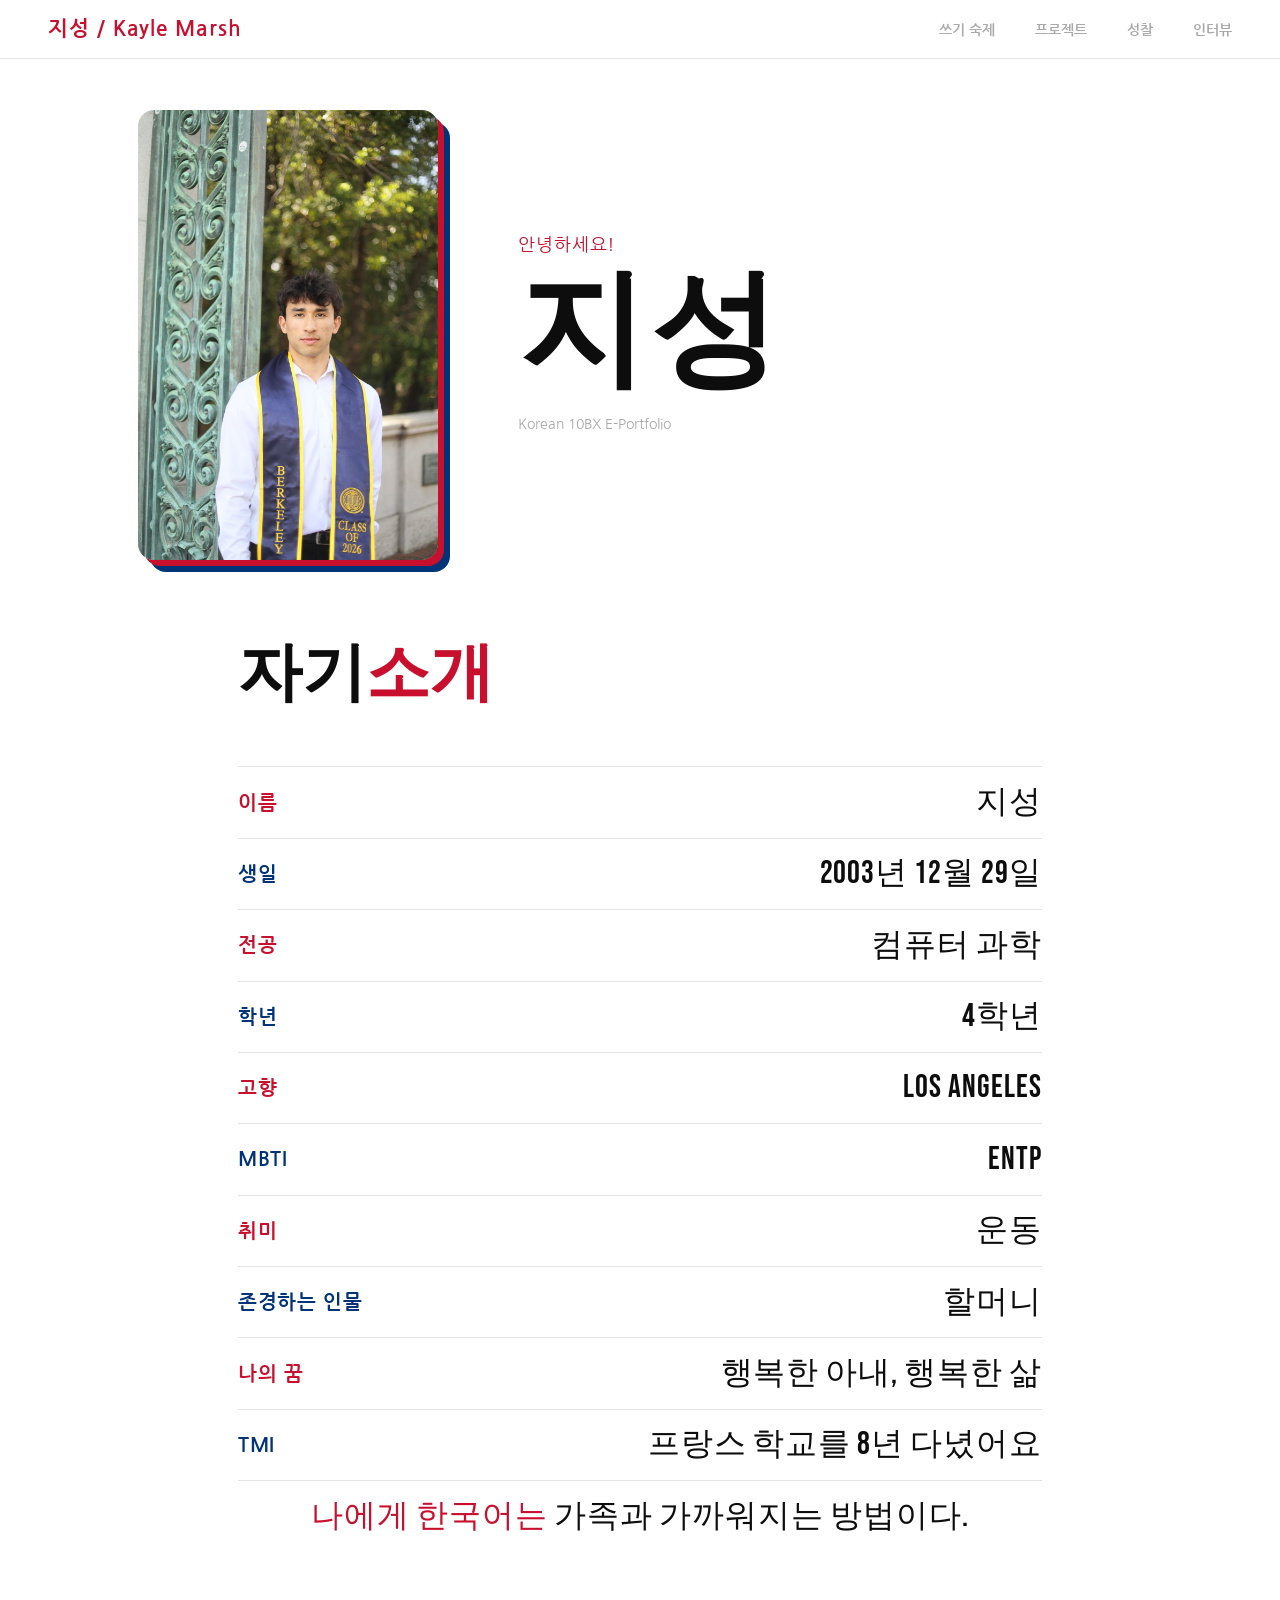
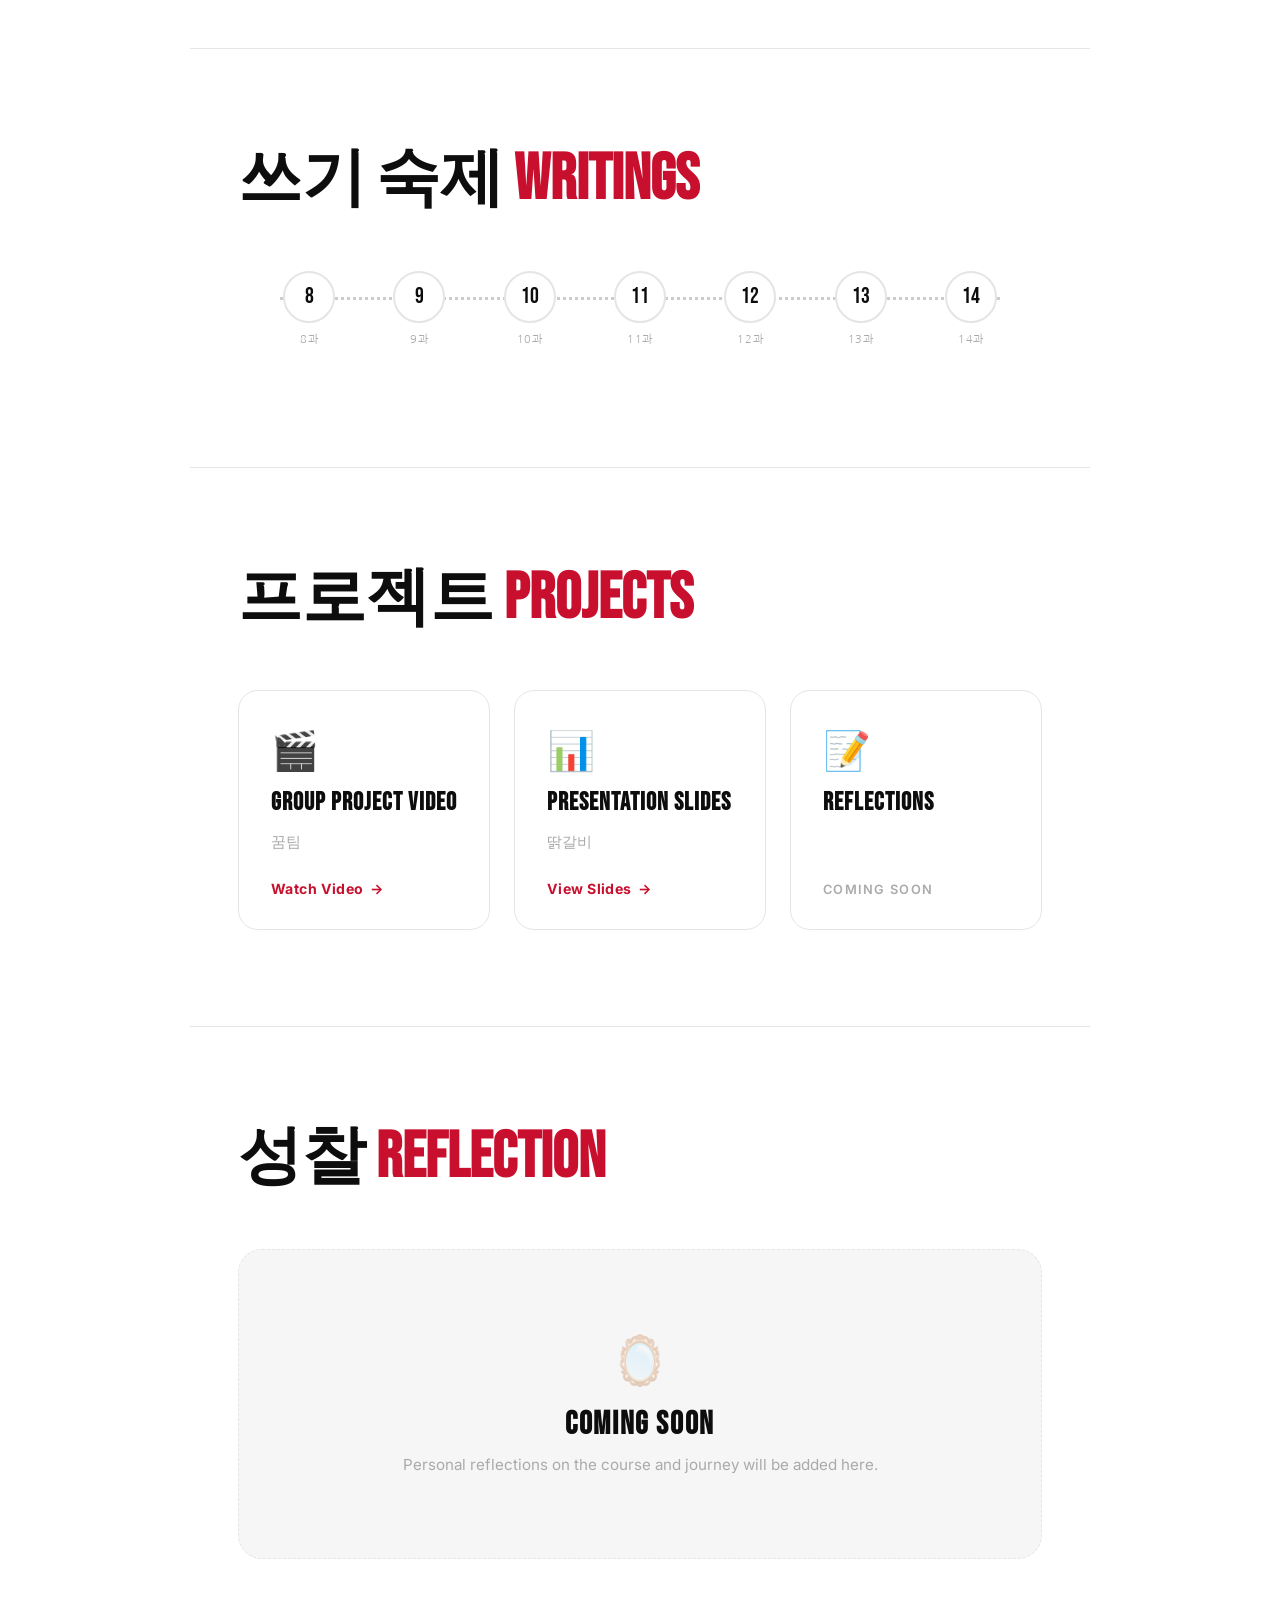
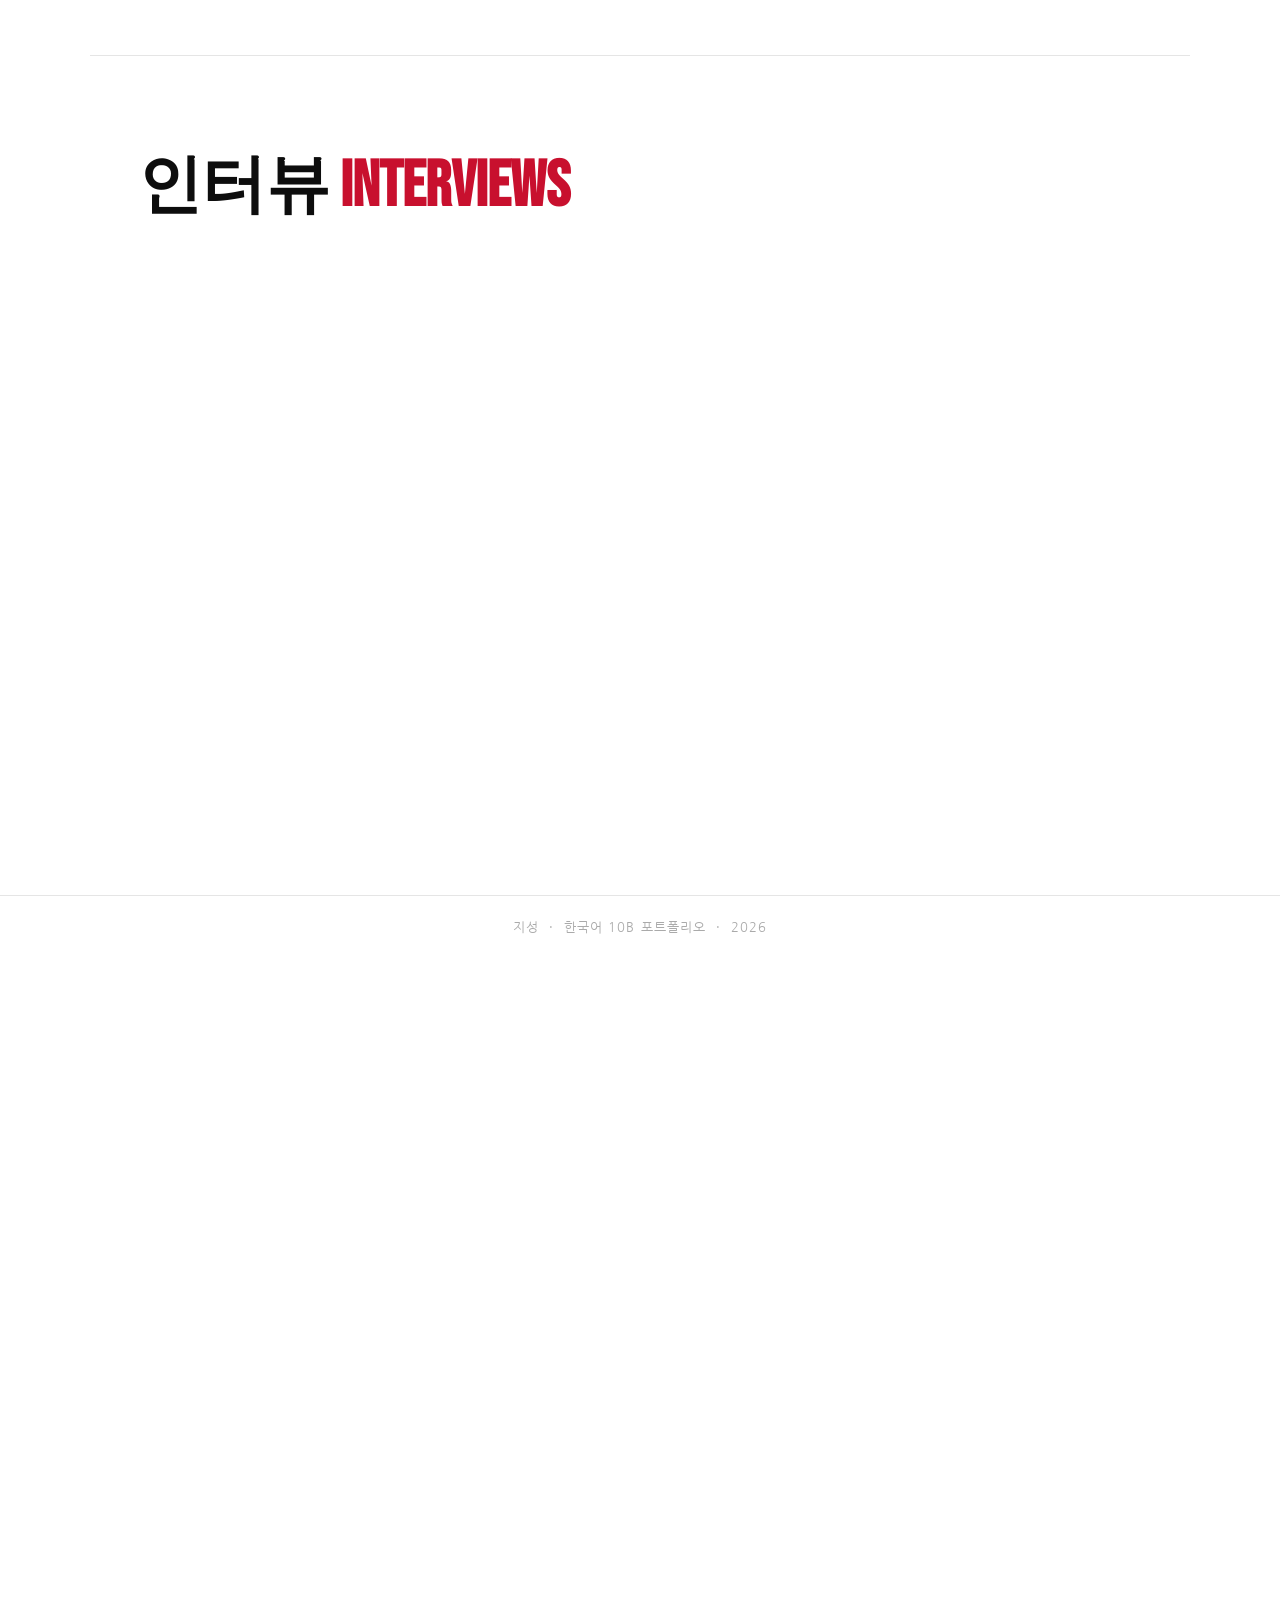
==== commit 69970096: "E-Portfolio Progress Check" ====
--- a/index.html
+++ b/index.html
@@ -82,7 +82,7 @@
         <span class="fact-value">프랑스 학교를 8년 다녔어요</span>
       </li>
       <li class="fact-item fact-item--sentence" style="--delay:0.63s">
-        <span><span style="color:var(--blue)">나에게 한국어는</span> 가족과 가까워지는 방법이다.</span>
+        <span><span style="color:var(--red)">나에게 한국어는</span> 가족과 가까워지는 방법이다.</span>
       </li>
     </ul>
   </section>
@@ -94,69 +94,86 @@
     <div class="timeline-wrap reveal" style="--delay:0.15s">
       <div class="timeline">
 
-        <div class="t-node">
+        <div class="t-node" data-title="한국 생일 vs 그리스 생일">
           <div class="t-circle">8</div>
           <div class="t-num-label">8과</div>
           <div class="t-draft" hidden>한국의 1살 생일과 미국의 1살 생일은 너무 다르던데요. 한국의 1살 생일인 사람은 한복을 입어요. 미국의 1살 생일인 사람은 뭘 입는지 모르겠습니다. 한국의 1살 생일에 너무 맛있는 떡하고 잡채하고 다른 한식이 있어요. 미국의 1살 생일에 햄버거하고 감자 튀김이 있어요. 한국의 1살 생일에서 돈, 연필, 공 중에서 고를 수 있어요. 돈을 고르면 많이 돈을 만들 거예요. 연필을 고르면 너무 똑똑할 거예요. 공을 고르면 너무 좋은 선수 될 거예요. 제 1살 생일에서 돈을 고르지만 돈을 많지 않아요. 그리고 축하느라고 가족이랑 맛있는 음식을 먹었어요. 그리스의 생일은 가족은 정말 중요해요. 한국도 하지만 한국보다 더 중요해요. 보통 그리스 생일에서 새끼양히고 밬을라바하고 수블라키를 먹었어요. 그리고 그리스 생일에서 음악을 듣고 그리스 춤을 춰요. 그리스의 생일은 간 적이 없지만 갔으면 좋겠어요. 그리고 그리스의 생일인 사람은 편안한 옷을 입어요. 한국의 생일에서 노인 사람한테서 돈을 받아요. 보통 미국의 생일에서 돈을 안 받아요. 하지만 친절한 사람이 있으면 돈을 받을 수 있어요. 우리 가족에는 친절한 사람이 많아서 새일에는 돈을 받을 테니까 기분이 좋아요. 보통 제 생일에는 케이크랑 초가 있어요. 그리고 제 친한 친구랑 가족이랑 초대해요. 캐이크가 있으면 재미있게 시간을 보낼 것 같아요. 한국세일들은 너무 재미있던데요.</div>
-          <div class="t-revised" hidden>한국의 1살 생일과 미국의 1살 생일은 너무 다르던데요. 한국의 1살 생일인 사람은 한복을 입어요. 미국의 1살 생일인 사람은 뭘 입는지 모르겠습니다. 한국의 1살 생일에 너무 맛있는 떡하고 잡채하고 다른 한식이 있어요. 미국의 1살 생일에 햄버거하고 감자 튀김이 있어요. 한국의 1살 생일에서 돈, 연필, 공 중에서 고를 수 있어요. 돈을 고르면 많이 돈을 만들 거예요. 연필을 고르면 너무 똑똑할 거예요. 공을 고르면 너무 좋은 선수 될 거예요. 제 1살 생일에서 돈을 고르지만 돈을 많지 않아요. 그리고 축하느라고 가족이랑 맛있는 음식을 먹었어요. 그리스의 생일은 가족은 정말 중요해요. 한국도 하지만 한국보다 더 중요해요. 보통 그리스 생일에서 새끼양히고 밬을라바하고 수블라키를 먹었어요. 그리고 그리스 생일에서 음악을 듣고 그리스 춤을 춰요. 그리스의 생일은 간 적이 없지만 갔으면 좋겠어요. 그리고 그리스의 생일인 사람은 편안한 옷을 입어요. 한국의 생일에서 노인 사람한테서 돈을 받아요. 보통 미국의 생일에서 돈을 안 받아요. 하지만 친절한 사람이 있으면 돈을 받을 수 있어요. 우리 가족에는 친절한 사람이 많아서 새일에는 돈을 받을 테니까 기분이 좋아요. 보통 제 생일에는 케이크랑 초가 있어요. 그리고 제 친한 친구랑 가족이랑 초대해요. 캐이크가 있으면 재미있게 시간을 보낼 것 같아요. 한국세일들은 너무 재미있던데요.</div>
-        </div>
-
-        <div class="t-node">
+          <div class="t-revised-img" hidden>writing8_revised.jpg</div>
+          <div class="t-revised" hidden>한국의 1살 생일과 미국의 1살 생일은 너무 다르던데요. 한국의 1살 생일인 사람은 한복을 입어요. 미국의 1살 생일인 사람은 뭘 입는지 모르겠습니다. 한국의 1살 생일에 너무 맛있는 떡하고 잡채하고 다른 한식이 있어요. 미국의 1살 생일에 햄버거하고 감자 튀김이 있어요. 한국의 1살 생일에서 돈, 연필, 공 중에서 고를 수 있어요. 돈을 고르면 <span class="t-change">많은</span> 돈을 만들 거예요. 연필을 고르면 너무 똑똑할 거예요. 공을 고르면 너무 좋은 <span class="t-change">선수가</span> 될 거예요. 제 1살 생일에서 돈을 고르지만 <span class="t-change">돈이</span> 많지 않아요. 그리고 <span class="t-change">축하하느라고</span> 가족이랑 맛있는 음식을 먹었어요. 그리스의 생일은 가족은 정말 중요해요. 한국도 하지만 한국보다 더 중요해요. 보통 그리스 생일에서 <span class="t-change">새끼양하고</span> <span class="t-change">바클라바하고</span> 수블라키를 먹었어요. 그리고 그리스 생일에서 음악을 듣고 그리스 춤을 춰요. 그리스의 생일은 간 적이 없지만 갔으면 좋겠어요. 그리고 그리스의 생일인 사람은 편안한 옷을 입어요. 한국의 생일에서 노인 사람한테서 돈을 받아요. 보통 미국의 생일에서 돈을 안 받아요. 하지만 친절한 사람이 있으면 돈을 받을 수 있어요. 우리 가족에는 친절한 사람이 많아서 <span class="t-change">생일에는</span> 돈을 받을 테니까 기분이 좋아요. 보통 제 생일에는 케이크랑 초가 있어요. 그리고 제 친한 친구랑 가족이랑 초대해요. <span class="t-change">케이크가</span> 있으면 재미있게 시간을 보낼 것 같아요. <span class="t-change">한국 생일들은</span> 너무 재미있던데요.</div>
+        </div>
+
+        <div class="t-node" data-title="제 머리" data-draft-caption="사촌이랑 찍은 사진" data-revised-caption="제 머리">
           <div class="t-circle">9</div>
           <div class="t-num-label">9과</div>
+          <div class="t-draft-img" hidden>writing9_draft.jpg</div>
           <div class="t-draft" hidden>초등학교 때 길고 곧은 머리를 하고 있었어요. 그때 제 어머니는 제 머리를 깎고 입혔어요. 그때 패션에 관심이 많지 않아요. 그때 제 어머니는 패션에 관심이 많은 편이에요. 이발소 가면 "좋게 해 주세요" 말했어요. 하지만 중학교 때 짧게 깎았어요. 이발사만 제 머리를 깎았어요. 하지만 여전히 제 머리 스타일은 좋지 않았어요. 저는 열심히 공부해서 패션에 관심이 없어요. 고등학교 때 패션에 관심이 있어요. 그래서 이발소에서 "자주 와서 조금만 다듬어 주세요" 말했어요. 그리고 나서 "마리를 감겨 주셔서 너무 감사합니다" 말했어요. 그리고 나서 보통 어머니한테 "잠시 전에 이발소에 간 거예요". 연세대학교 다닐때 주노헤어에서 1달 전에 찍은 사진 보기면서 "이렇게 해 주세요" 말했어요. 저는 자연스럽게 머리를 해요. 무스를 바르지 않아요. 제 아침 머리 루틴은 너무 짧아요. 항상 파마하는 것을 좋아하지 않아요. 파마하면 좋아 보일지 모르겠어요. 아마 10년 후에 파마할거예요. 하지만 불요한 일이 있으면 파마하면 안 될 것 같아요.</div>
-          <div class="t-revised" hidden>Coming soon</div>
-        </div>
-
-        <div class="t-node">
+          <div class="t-revised-img" hidden>writing9_revised.jpg</div>
+          <div class="t-revised" hidden>초등학교 때 길고 곧은 머리를 하고 있었어요. 그때 제 어머니는 제 머리를 깎고 입혔어요. 그때 패션에 관심이 많지 <span class="t-change">않았어요</span>. 그때 제 어머니는 패션에 관심이 많은 <span class="t-change">편이었어요</span>. <span class="t-change">이발소에 가면</span> "좋게 해 주세요"<span class="t-change">라고</span> 말했어요. 하지만 중학교 때 짧게 깎았어요. 이발사만 제 머리를 깎았어요. 하지만 여전히 제 머리 스타일은 좋지 않았어요. 저는 열심히 공부해서 패션에 관심이 <span class="t-change">없었어요</span>. 고등학교 때 패션에 관심이 <span class="t-change">있었어요</span>. 그래서 이발소에서 "자주 와서 조금만 다듬어 주세요"<span class="t-change">라고</span> 말했어요. 그리고 나서 "<span class="t-change">머리를</span> 감겨 주셔서 너무 감사합니다"<span class="t-change">라고</span> 말했어요. 그리고 나서 보통 어머니한테 "잠시 전에 이발소에 간 거예요". 연세대학교 <span class="t-change">다닐 때</span> 주노헤어에서 1달 전에 찍은 사진 <span class="t-change">보면서</span> "이렇게 해 주세요"<span class="t-change">라고</span> 말했어요. 저는 자연스럽게 머리를 해요. 무스를 바르지 않아요. 제 아침 머리 루틴은 너무 짧아요. 항상 파마하는 것을 좋아하지 않아요. 파마하면 좋아 보일지 모르겠어요. 아마 10년 후에 <span class="t-change">파마할 거예요</span>. 하지만 <span class="t-change">불필요한</span> 일이 있으면 파마하면 안 될 것 같아요.</div>
+        </div>
+
+        <div class="t-node" data-title="저는 스포츠 아주 좋아하군요" data-draft-caption="서울대경기장에서 인터뷰해 중" data-revised-caption="받은 상">
           <div class="t-circle">10</div>
           <div class="t-num-label">10과</div>
-          <div class="t-draft" hidden>Coming soon</div>
+          <div class="t-draft" hidden>제 취미는 스포츠이다. 제 가장 좋아하는 스포츠는 미식축구이다. 미식축구 하면 너무 재미있더라고요. 저는 연세 미식축구팀에서 뛰었다. 연세 미식축구팀에 한국 사람이 많다. 그리고 많은 친구들을 사귀었다. 일주일에 훈련 3번 했고 3시간씩 연습했다. 친구들이랑 훈련 했다가 저녁을 같이 먹었다. 맛있는 음식을 먹을 때 한국말로 이야기했다. 우리는 12개 대학 팀과 함께 토너먼트에 참가했다. 우리는 우승이었고 저는 MVP 상을 받았다. 상을 받았고 한국말로 인터뷰 했다. 하지만 한국말로 잘 봇 해서 옆에 번역본이 있었다. 한국에서 친구들이랑 많은 미식축구 추억을 만들었다. 한국에 있는 친구를 보고 싶다.
+
+또 다른 취미는 축구이다. 저는 암스테르담에서 태어났기 때문에 3살때부터 축구를 한다. 그리고 친구들이랑 재미있게 시간을 보낼 수 있기 때문에 축구를 정말 좋아한다. 저는 최대한 오래 놀고 싶다. 그리고 농구도 아주 좋아한다.</div>
           <div class="t-draft-img" hidden>writing10_draft.png</div>
-          <div class="t-revised" hidden>Coming soon</div>
-        </div>
-
-        <div class="t-node">
+          <div class="t-revised-img" hidden>writing10_revised.jpg</div>
+          <div class="t-revised" hidden>제 취미는 스포츠이다. <span class="t-change">제가</span> 가장 좋아하는 스포츠는 미식축구이다. <span class="t-change">미식축구를</span> 하면 너무 재미있더라고요. 저는 연세 미식축구팀에서 뛰었다. 연세 미식축구팀에 한국 사람이 많다. 그리고 많은 친구들을 사귀었다. 일주일에 <span class="t-change">훈련을</span> 3번 했고 3시간씩 연습했다. 친구들이랑 <span class="t-change">훈련을</span> 했다가 저녁을 같이 먹었다. 맛있는 음식을 먹을 때 한국말로 이야기했다. 우리는 12개 대학 팀과 함께 토너먼트에 참가했다. 우리는 우승이었고 저는 MVP 상을 받았다. 상을 받았고 한국말로 <span class="t-change">인터뷰를</span> 했다. 하지만 한국말로 잘 <span class="t-change">못</span> 해서 옆에 번역본이 있었다. 한국에서 친구들이랑 많은 미식축구 추억을 만들었다. 한국에 있는 친구를 보고 싶다.<br><br>또 다른 취미는 축구이다. 저는 암스테르담에서 태어났기 때문에 <span class="t-change">3살 때부터</span> 축구를 한다. 그리고 친구들이랑 재미있게 시간을 보낼 수 있기 때문에 축구를 정말 좋아한다. 저는 최대한 오래 놀고 싶다. 그리고 농구도 아주 좋아한다.</div>
+        </div>
+
+        <div class="t-node t-node--single">
           <div class="t-circle">11</div>
           <div class="t-num-label">11과</div>
-          <div class="t-draft" hidden>Coming soon</div>
-          <div class="t-revised" hidden>Coming soon</div>
-        </div>
-
-        <div class="t-node">
+          <div class="t-draft" hidden>영화를 아직 못 봤어요 :( 이번 학기가 끝나자마자 볼 거예요!</div>
+        </div>
+
+        <div class="t-node" data-title="재미없는 시간" data-draft-caption="입원해 중" data-revised-caption="부상당한 날">
           <div class="t-circle">12</div>
           <div class="t-num-label">12과</div>
+          <div class="t-draft-img" hidden>writing12_draft.jpg</div>
           <div class="t-draft" hidden>두년 전에 사촌동생이랑 축구 했다. 날씨가 너무 좋았다. 축구 했다가 우리는 백플립을 하기도 했다. 저는 스탠딩 백플립 힐 수 있지만 다름 백플립을 시도했다. 카트휠 백플립을 하는 것이다. 제 사촌동생은 잘 할 수 있다. 조심할 걸 그랬다. 왜냐하면 잔디에 머리를 세게 부딪혔다. 제 생각은 머리가 괜찬아서 병원에 안 가려다가 머리가 너무 아프고 눈으로 볼 수 없다. 그래서 병원에 갔다. 한시간 동안 기다린 후에 의사를 만났다. 저는 두시간 동안 병원에 있었다. 너무 재미없다. 그래서 퇴원했다가 집에서 쉬었다. 집에서 티비, 핸드폰, 쓸 수 없어서 책을 많이 읽었다. 그리고 일주일에 운동을 하면 안 되다. 이것은 겨울 방학 중이었기 때문에 학고가 없었다. 학교가 있으면 저는 일을 할 수 없고 운이 나빴을 갓이다. 이것부터 스탠딩 백플립 했지만 카트휠 백플립 정도 했다. 제 엄마가 저에게 아주 화가 났다.</div>
-          <div class="t-revised" hidden>Coming soon</div>
-        </div>
-
-        <div class="t-node">
+          <div class="t-revised-img" hidden>writing12_revised.jpg</div>
+          <div class="t-revised" hidden><span class="t-change">두 년</span> 전에 사촌동생이랑 <span class="t-change">축구를</span> 했다. 날씨가 너무 좋았다. <span class="t-change">축구를</span> 했다가 우리는 백플립을 하기도 했다. 저는 스탠딩 <span class="t-change">백플립을 할</span> 수 있지만 <span class="t-change">다른</span> 백플립을 시도했다. 카트휠 백플립을 하는 것이다. 제 사촌동생은 잘 할 수 있다. 조심할 걸 그랬다. 왜냐하면 잔디에 머리를 세게 부딪혔다. 제 생각은 머리가 <span class="t-change">괜찮아서</span> 병원에 안 가려다가 머리가 너무 아프고 눈으로 볼 수 없다. 그래서 병원에 갔다. 한시간 동안 기다린 후에 의사를 만났다. 저는 두시간 동안 병원에 있었다. 너무 재미없다. 그래서 퇴원했다가 집에서 쉬었다. 집에서 티비, <span class="t-change">핸드폰을</span> 쓸 수 없어서 책을 많이 읽었다. 그리고 일주일에 운동을 하면 안 <span class="t-change">됐다</span>. 이것은 겨울 방학 중이었기 때문에 <span class="t-change">학교가</span> 없었다. 학교가 있으면 저는 일을 할 수 없고 운이 나빴을 <span class="t-change">것이다</span>. 이것부터 스탠딩 백플립 했지만 카트휠 백플립 정도 했다. 제 엄마가 저에게 아주 화가 났다.</div>
+        </div>
+
+        <div class="t-node" data-title="재미있는 미신들" data-draft-caption="러시아 국기" data-revised-caption="이탈리아 국기">
           <div class="t-circle">13</div>
           <div class="t-num-label">13과</div>
-          <div class="t-draft" hidden>Coming soon</div>
-          <div class="t-revised" hidden>Coming soon</div>
-        </div>
-
-        <div class="t-node">
+          <div class="t-draft-img" hidden>writing13_draft.jpeg</div>
+          <div class="t-draft" hidden>라시아에는 재미있는 미신은 있습니다. 생일 전에 생일 축하하면 안 됩니다. 사람들은 이것이 생일인 사람에게 나쁜 운을 가져옵니다. 저는 좋은 미신이 생각합니다. 저도 생일 전에 축하하면 안 된다고 생각합니다. 저는 잘 모르겠지만 압니다. 친구가 제 생일 전에 축하하면 운이 나쁩니다. 그래서 친구한테 "기다려 주세요" 말할것입니다. "조심하지 않으면 정말 나쁜 일이 생길 뻔합니다." 말할것입니다. 친구가 미신을 모르면 괜찮습니다. 그래서 지금부터 항상 생일날만 축하합니다.
+
+이탈리에도 유명한 미신은 있습니다. 올리브유나 소금을 흘리면 너무 나쁜 운이 옵니다. 제 생각은 이탈리에는 파스타가 많아서 올리브유하고 소금을 많이 씁니다. 그래서 이런 일 자주 일어날 것 같습니다. 많은 이탈리 사람들이 한번쯤 흘련 것 같습니다. 올리브유가 많으면 많을수록 더 조심해야 됩니다. 소금이 많으면 많을수록 더 많이 흘릴 것 같습니다. 미신인데도 이탈리 사람들은 정말 조심할 것 같습니다. 왠야하면 올리브유나 소금을 흘리면 부엌은 더러울 것입니다.</div>
+          <div class="t-revised-img" hidden>writing13_revised.png</div>
+          <div class="t-revised" hidden><span class="t-change">러시아에는</span> 재미있는 미신은 있습니다. 생일 전에 생일 축하하면 안 됩니다. 사람들은 이것이 생일인 사람에게 나쁜 운을 가져옵니다. 저는 좋은 <span class="t-change">미신이라고</span> 생각합니다. 저도 생일 전에 축하하면 안 된다고 생각합니다. 저는 잘 모르겠지만 압니다. 친구가 제 생일 전에 축하하면 운이 나쁩니다. 그래서 친구한테 "기다려 주세요"<span class="t-change">라고</span> 말할 <span class="t-change">것입니다</span>. "조심하지 않으면 정말 나쁜 일이 생길 뻔합니다."<span class="t-change">라고</span> 말할 <span class="t-change">것입니다</span>. 친구가 미신을 모르면 괜찮습니다. 그래서 지금부터 항상 생일날만 축하합니다.<br><br><span class="t-change">이탈리아에도</span> 유명한 미신은 있습니다. 올리브유나 소금을 흘리면 너무 나쁜 운이 옵니다. <span class="t-change">제 생각에</span> <span class="t-change">이탈리아에는</span> 파스타가 많아서 올리브유하고 소금을 많이 씁니다. 그래서 이런 일 자주 일어날 것 같습니다. 많은 <span class="t-change">이탈리아</span> 사람들이 한번쯤 <span class="t-change">흘린</span> 것 같습니다. 올리브유가 많으면 많을수록 더 조심해야 됩니다. 소금이 많으면 많을수록 더 많이 흘릴 것 같습니다. 미신인데도 <span class="t-change">이탈리아</span> 사람들은 정말 조심할 것 같습니다. <span class="t-change">왜냐하면</span> 올리브유나 소금을 흘리면 부엌은 더러울 것입니다.</div>
+        </div>
+
+        <div class="t-node" data-title="저를 고용해 주세요" data-draft-caption="인턴십 첫날" data-revised-caption="인턴십 아이디">
           <div class="t-circle">14</div>
           <div class="t-num-label">14과</div>
+          <div class="t-draft-img" hidden>writing14_draft.jpg</div>
           <div class="t-draft" hidden>버클리 대학교를 졸업하자마자 일을 시작할 겁니다. 저는 직업이 있어서 하고 싶은 것을 하면 안 됩니다. 저는 소프트웨어 엔지니어가 될 것입니다. 저는 코딩을 많이 할 겁니다. 제 생각은 코딩가 재미있어서 저는 신납니다. 하지만 다른 것을 하고 싶습니다. 저는 다양한 기술을 배우고 싶습니다. 저는 체스를 더 잘하고 싶습니다. 그리고 악기도 배웠으면 합니다. 기타나 피아노 잘 했으면 합니다. 저는 건가에 좋고 싶습니다. 그래서, 스포츠 하거나 체육관에 많이 갈 것 같습니다. 저는 스포츠 할 때 저는 가장 기쁩니다. 그리고 가족이랑 친구들이랑 재미있게 시간을 보내고 싶습니다. 다 하기가 어렵기는 하지만 많이 할 겁니다. 저는 12월 29일에 암스테르담에서 태어났습니다. 제 어머니는 한국분입니다. 제 아버지는 그리스분입니다. 부모님께서는 어릴 때부터 저한테 한국어를 절대 하셨습니다. 미국에 있는 할머니랑 한국말로 이야기하고 싶어서 한국어를 배우러 연세대학교에서 다녔습니다. 지난 봄학기부터 한국어를 배우기가 시작했습니다. 지난 학기에는 한국어 수업을 듣지 않았지만 가족이랑 가끔씩 한국말로 이야기했습니다. 저는 활발한 성격입니다. 저는 집 밖에서 일을 하는 것을 좋아합니다. 저는 운동하거나 가족이나 친구들이랑 놀때 저는 재일 기쁩니다. 하지만 혼자 일하는 것도 좋아합니다. 저는 버클리 대학교에서 많이 공부했습니다. 좋은 직장을 구하고 싶었기 때문입니다. 그리고 많은 사람을 만나고 싶어서 클럽에 두게 가입했습니다. 그래서 많은 사람을 만났습니다. 저는 졸업할 것 같습니다. 저는 졸업하자마자 산프란시스코에서 일을 시작할겁니다. 저는 일을 열심히 하는 것같아서 새로운 일을 많이 할 수 있습니다. 똑똑하고 친절한 사람이랑 일을 하고 싶습니다. 그리고 한국말을 더 잘 하고 싶어서 한국말로 일을 했으면 합니다.</div>
-          <div class="t-revised" hidden>Coming soon</div>
-        </div>
-
-      </div>
-
+          <div class="t-revised-img" hidden>writing14_revised.jpg</div>
+          <div class="t-revised" hidden>버클리 대학교를 졸업하자마자 일을 시작할 겁니다. 저는 직업이 있어서 하고 싶은 것을 하면 안 됩니다. 저는 소프트웨어 엔지니어가 될 것입니다. 저는 코딩을 많이 할 겁니다. 제 생각은 <span class="t-change">코딩이</span> 재미있어서 저는 신납니다. 하지만 다른 것을 하고 싶습니다. 저는 다양한 기술을 배우고 싶습니다. 저는 체스를 더 잘하고 싶습니다. 그리고 악기도 배웠으면 합니다. 기타나 <span class="t-change">피아노를</span> 잘 했으면 합니다. 저는 <span class="t-change">건강하고</span> 싶습니다. 그래서, <span class="t-change">스포츠를</span> 하거나 체육관에 많이 갈 것 같습니다. 저는 <span class="t-change">스포츠를</span> 할 때 가장 기쁩니다. 그리고 가족이랑 친구들이랑 재미있게 시간을 보내고 싶습니다. 다 하기가 어렵기는 하지만 많이 할 겁니다. 저는 12월 29일에 암스테르담에서 태어났습니다. 제 어머니는 한국분입니다. 제 아버지는 그리스분입니다. 부모님께서는 어릴 때부터 저한테 한국어를 <span class="t-change">항상</span> 하셨습니다. 미국에 있는 할머니랑 한국말로 이야기하고 싶어서 한국어를 배우러 <span class="t-change">연세대학교에</span> 다녔습니다. 지난 봄학기부터 한국어를 <span class="t-change">배우기</span> 시작했습니다. 지난 학기에는 한국어 수업을 듣지 않았지만 가족이랑 가끔씩 한국말로 이야기했습니다. 저는 활발한 성격입니다. 저는 집 밖에서 일을 하는 것을 좋아합니다. 저는 운동하거나 가족이나 친구들이랑 <span class="t-change">놀 때</span> <span class="t-change">제일</span> 기쁩니다. 하지만 혼자 일하는 것도 좋아합니다. 저는 버클리 대학교에서 많이 공부했습니다. 좋은 직장을 구하고 싶었기 때문입니다. 그리고 많은 사람을 만나고 싶어서 클럽에 <span class="t-change">두 개</span> 가입했습니다. 그래서 많은 사람을 만났습니다. 저는 졸업할 것 같습니다. 저는 졸업하자마자 산프란시스코에서 일을 시작할 <span class="t-change">겁니다</span>. 저는 일을 열심히 하는 <span class="t-change">것 같아서</span> 새로운 일을 많이 할 수 있습니다. 똑똑하고 친절한 사람이랑 일을 하고 싶습니다. 그리고 한국말을 더 잘 하고 싶어서 한국말로 일을 했으면 합니다.</div>
+        </div>
+
+      </div>
+
+      <p class="t-drawer-title" hidden></p>
       <div class="t-drawer" hidden>
+        <p class="t-drawer-note-text" hidden></p>
         <div class="t-drawer-cols">
-          <div class="t-drawer-col">
-            <span class="t-tag draft">Draft</span>
-            <p class="t-drawer-draft-text"></p>
+          <span class="t-tag draft">Draft</span>
+          <span class="t-tag revised">Revised</span>
+          <p class="t-drawer-draft-text"></p>
+          <p class="t-drawer-revised-text"></p>
+          <div class="t-drawer-img-wrap">
             <img class="t-drawer-draft-img" src="" alt="" hidden>
+            <p class="t-drawer-draft-caption" hidden></p>
           </div>
-          <div class="t-drawer-col">
-            <span class="t-tag revised">Revised</span>
-            <p class="t-drawer-revised-text"></p>
+          <div class="t-drawer-img-wrap">
             <img class="t-drawer-revised-img" src="" alt="" hidden>
+            <p class="t-drawer-revised-caption" hidden></p>
           </div>
         </div>
       </div>
@@ -229,104 +246,75 @@
           <p class="fc-question">가장 좋아하는 가수는 누구일까요?</p>
         </div>
         <div class="flashcard-back">
-          <div class="genre-list">
-
-            <div class="genre-section" style="--gc:#FF2D7A">
-              <h3 class="genre-label">K-Pop</h3>
-              <div class="artist-row">
-                <a class="artist-card" href="https://open.spotify.com/artist/2c3IakpImjWyeXNvyyGsdn" target="_blank" rel="noopener">
-                  <div class="artist-photo"><img src="https://upload.wikimedia.org/wikipedia/commons/thumb/8/83/Kim_jin_ho.png/330px-Kim_jin_ho.png" alt="SG Wannabe"></div>
-                  <div class="artist-name">SG Wannabe</div><div class="artist-person">연재</div>
-                </a>
-                <a class="artist-card" href="https://open.spotify.com/artist/2hRQKC0gqlZGPrmUKbcchR" target="_blank" rel="noopener">
-                  <div class="artist-photo"><img src="https://upload.wikimedia.org/wikipedia/commons/thumb/1/13/240919_SHINEE_Taemin.jpg/330px-240919_SHINEE_Taemin.jpg" alt="Shiny"></div>
-                  <div class="artist-name">Shiny</div><div class="artist-person">하리</div>
-                </a>
-                <a class="artist-card" href="https://open.spotify.com/artist/6YVMFz59CuY7ngCxTxjpxE" target="_blank" rel="noopener">
-                  <div class="artist-photo"><img src="https://upload.wikimedia.org/wikipedia/commons/thumb/f/fb/Karina_at_Love_Your_W_event_2025.jpg/330px-Karina_at_Love_Your_W_event_2025.jpg" alt="Aespa"></div>
-                  <div class="artist-name">Aespa</div><div class="artist-person">준서</div>
-                </a>
-                <a class="artist-card" href="https://open.spotify.com/artist/4hnHLgMSOiqERWBL4jINP1" target="_blank" rel="noopener">
-                  <div class="artist-photo"><img src="https://upload.wikimedia.org/wikipedia/commons/thumb/8/8c/Woonhak_of_BoyNextDoor_at_MMA_Awards%2C_2023_%2820231202%29.jpg/330px-Woonhak_of_BoyNextDoor_at_MMA_Awards%2C_2023_%2820231202%29.jpg" alt="BOYNEXTDOOR"></div>
-                  <div class="artist-name">BOYNEXTDOOR</div><div class="artist-person">다혜</div>
-                </a>
-              </div>
-            </div>
-
-            <div class="genre-section" style="--gc:#4ADE80">
-              <h3 class="genre-label">Indie</h3>
-              <div class="artist-row">
-                <a class="artist-card" href="https://open.spotify.com/artist/1hCkSJcXREhrodeIHQnffn" target="_blank" rel="noopener">
-                  <div class="artist-photo"><img src="https://upload.wikimedia.org/wikipedia/commons/thumb/3/3b/Greg_Gonzalez_on_CAS.jpg/330px-Greg_Gonzalez_on_CAS.jpg" alt="Cigarettes After Sex"></div>
-                  <div class="artist-name">Cigarettes After Sex</div><div class="artist-person">예은</div>
-                </a>
-                <a class="artist-card" href="https://open.spotify.com/artist/7gW0r5CkdEUMm42w9XpyZO" target="_blank" rel="noopener">
-                  <div class="artist-photo"><img src="https://upload.wikimedia.org/wikipedia/commons/thumb/4/48/Laufey_radio_city_music_hall_2024_%28cropped%29.jpg/330px-Laufey_radio_city_music_hall_2024_%28cropped%29.jpg" alt="Laufey"></div>
-                  <div class="artist-name">Laufey</div><div class="artist-person">진아</div>
-                </a>
-                <a class="artist-card" href="https://open.spotify.com/artist/4gzpq5DPGxSnKTe4SA8HAU" target="_blank" rel="noopener">
-                  <div class="artist-photo"><img src="https://upload.wikimedia.org/wikipedia/commons/thumb/6/68/ChrisMartinManch030623_%28cropped%29.jpg/330px-ChrisMartinManch030623_%28cropped%29.jpg" alt="Coldplay"></div>
-                  <div class="artist-name">Coldplay</div><div class="artist-person">진</div>
-                </a>
-              </div>
-            </div>
-
-            <div class="genre-section" style="--gc:#FFCF00">
-              <h3 class="genre-label">Hip-Hop</h3>
-              <div class="artist-row">
-                <a class="artist-card" href="https://open.spotify.com/artist/5K4W6rqBFWDnAN6FQUkS6x" target="_blank" rel="noopener">
-                  <div class="artist-photo"><img src="https://upload.wikimedia.org/wikipedia/commons/thumb/5/5c/Kanye_West_at_the_2009_Tribeca_Film_Festival_%28crop_2%29.jpg/330px-Kanye_West_at_the_2009_Tribeca_Film_Festival_%28crop_2%29.jpg" alt="Kanye West"></div>
-                  <div class="artist-name">Kanye West</div><div class="artist-person">민종 · 선종</div>
-                </a>
-                <a class="artist-card" href="https://open.spotify.com/artist/3TVXtAsR1Inumwj472S9r4" target="_blank" rel="noopener">
-                  <div class="artist-photo"><img src="https://upload.wikimedia.org/wikipedia/commons/thumb/1/15/Drake_at_The_Carter_Effect_2017_%2836818935200%29_%28cropped%29.jpg/330px-Drake_at_The_Carter_Effect_2017_%2836818935200%29_%28cropped%29.jpg" alt="Drake"></div>
-                  <div class="artist-name">Drake</div><div class="artist-person">승원</div>
-                </a>
-              </div>
-            </div>
-
-            <div class="genre-section" style="--gc:#FF4520">
-              <h3 class="genre-label">Rock</h3>
-              <div class="artist-row">
-                <a class="artist-card" href="https://open.spotify.com/artist/05fG473iIaoy82BF1aGhL8" target="_blank" rel="noopener">
-                  <div class="artist-photo"><img src="https://upload.wikimedia.org/wikipedia/commons/thumb/1/1d/20180602_N%C3%BCrnberg_Rock_im_Park_Stone_Sour_0270_%28cropped%29.jpg/330px-20180602_N%C3%BCrnberg_Rock_im_Park_Stone_Sour_0270_%28cropped%29.jpg" alt="Slipknot"></div>
-                  <div class="artist-name">Slipknot</div><div class="artist-person">단</div>
-                </a>
-              </div>
-            </div>
-
-            <div class="genre-section genre-section--last" style="--gc:#B44FFF">
-              <h3 class="genre-label">R&amp;B · Latin</h3>
-              <div class="artist-row">
-                <a class="artist-card" href="https://open.spotify.com/artist/1Xyo4u8uXC1ZmMpatF05PJ" target="_blank" rel="noopener">
-                  <div class="artist-photo"><img src="https://upload.wikimedia.org/wikipedia/commons/thumb/a/a0/The_Weeknd_Portrait_by_Brian_Ziff.jpg/330px-The_Weeknd_Portrait_by_Brian_Ziff.jpg" alt="The Weeknd"></div>
-                  <div class="artist-name">The Weeknd</div><div class="artist-person">발렌틴</div>
-                </a>
-                <a class="artist-card" href="https://open.spotify.com/artist/0NIIxcxNHmOoyBx03SfTCD" target="_blank" rel="noopener">
-                  <div class="artist-photo"><img src="https://upload.wikimedia.org/wikipedia/commons/thumb/1/18/Tinashe_at_Coachella_2024_-_04_%28cropped%29.jpg/330px-Tinashe_at_Coachella_2024_-_04_%28cropped%29.jpg" alt="Tinashe"></div>
-                  <div class="artist-name">Tinashe</div><div class="artist-person">영선</div>
-                </a>
-                <a class="artist-card" href="https://open.spotify.com/artist/0du5cEVh5yTK9QJze8zvh8" target="_blank" rel="noopener">
-                  <div class="artist-photo"><img src="https://upload.wikimedia.org/wikipedia/commons/3/39/Bruno_Mars_portrait.jpg" alt="Bruno Mars"></div>
-                  <div class="artist-name">Bruno Mars</div><div class="artist-person">이삭</div>
-                </a>
-                <a class="artist-card" href="https://open.spotify.com/artist/4q3ewBCX7sLwd24euuV69X" target="_blank" rel="noopener">
-                  <div class="artist-photo"><img src="https://upload.wikimedia.org/wikipedia/commons/thumb/b/b1/Bad_Bunny_2019_by_Glenn_Francis_%28cropped%29.jpg/330px-Bad_Bunny_2019_by_Glenn_Francis_%28cropped%29.jpg" alt="Bad Bunny"></div>
-                  <div class="artist-name">Bad Bunny</div><div class="artist-person">유나</div>
-                </a>
-              </div>
-            </div>
-
-            <div class="genre-section genre-section--last" style="--gc:#00CCDD">
-              <h3 class="genre-label">Electronic</h3>
-              <div class="artist-row">
-                <a class="artist-card" href="https://open.spotify.com/artist/3MekbRujJg5VZThubOlrkR" target="_blank" rel="noopener">
-                  <div class="artist-photo"><img src="https://upload.wikimedia.org/wikipedia/commons/thumb/d/d3/Ninajirachi_London_2026.png/330px-Ninajirachi_London_2026.png" alt="Ninajirachi"></div>
-                  <div class="artist-name">Ninajirachi</div><div class="artist-person">세은</div>
-                </a>
-              </div>
-            </div>
-
+          <div class="genre-legend">
+            <span class="legend-item" style="--gc:#FF2D7A">K-Pop</span>
+            <span class="legend-item" style="--gc:#4ADE80">Indie</span>
+            <span class="legend-item" style="--gc:#FFCF00">Hip-Hop</span>
+            <span class="legend-item" style="--gc:#FF4520">Rock</span>
+            <span class="legend-item" style="--gc:#B44FFF">R&amp;B · Latin</span>
+            <span class="legend-item" style="--gc:#00CCDD">Electronic</span>
+          </div>
+          <div class="artist-grid">
+            <a class="artist-card" style="--gc:#FF2D7A" href="https://open.spotify.com/artist/2c3IakpImjWyeXNvyyGsdn" target="_blank" rel="noopener">
+              <div class="artist-photo"><img src="https://upload.wikimedia.org/wikipedia/commons/thumb/8/83/Kim_jin_ho.png/330px-Kim_jin_ho.png" alt="SG Wannabe"></div>
+              <div class="artist-name">SG Wannabe</div><div class="artist-person">연재</div>
+            </a>
+            <a class="artist-card" style="--gc:#FF2D7A" href="https://open.spotify.com/artist/2hRQKC0gqlZGPrmUKbcchR" target="_blank" rel="noopener">
+              <div class="artist-photo"><img src="https://upload.wikimedia.org/wikipedia/commons/thumb/1/13/240919_SHINEE_Taemin.jpg/330px-240919_SHINEE_Taemin.jpg" alt="Shiny"></div>
+              <div class="artist-name">Shiny</div><div class="artist-person">하리</div>
+            </a>
+            <a class="artist-card" style="--gc:#FF2D7A" href="https://open.spotify.com/artist/6YVMFz59CuY7ngCxTxjpxE" target="_blank" rel="noopener">
+              <div class="artist-photo"><img src="https://upload.wikimedia.org/wikipedia/commons/thumb/f/fb/Karina_at_Love_Your_W_event_2025.jpg/330px-Karina_at_Love_Your_W_event_2025.jpg" alt="Aespa"></div>
+              <div class="artist-name">Aespa</div><div class="artist-person">준서</div>
+            </a>
+            <a class="artist-card" style="--gc:#FF2D7A" href="https://open.spotify.com/artist/4hnHLgMSOiqERWBL4jINP1" target="_blank" rel="noopener">
+              <div class="artist-photo"><img src="https://upload.wikimedia.org/wikipedia/commons/thumb/8/8c/Woonhak_of_BoyNextDoor_at_MMA_Awards%2C_2023_%2820231202%29.jpg/330px-Woonhak_of_BoyNextDoor_at_MMA_Awards%2C_2023_%2820231202%29.jpg" alt="BOYNEXTDOOR"></div>
+              <div class="artist-name">BOYNEXTDOOR</div><div class="artist-person">다혜</div>
+            </a>
+            <a class="artist-card" style="--gc:#FFCF00" href="https://open.spotify.com/artist/5K4W6rqBFWDnAN6FQUkS6x" target="_blank" rel="noopener">
+              <div class="artist-photo"><img src="https://upload.wikimedia.org/wikipedia/commons/thumb/5/5c/Kanye_West_at_the_2009_Tribeca_Film_Festival_%28crop_2%29.jpg/330px-Kanye_West_at_the_2009_Tribeca_Film_Festival_%28crop_2%29.jpg" alt="Kanye West"></div>
+              <div class="artist-name">Kanye West</div><div class="artist-person">민종 · 선종</div>
+            </a>
+            <a class="artist-card" style="--gc:#FFCF00" href="https://open.spotify.com/artist/3TVXtAsR1Inumwj472S9r4" target="_blank" rel="noopener">
+              <div class="artist-photo"><img src="https://upload.wikimedia.org/wikipedia/commons/thumb/1/15/Drake_at_The_Carter_Effect_2017_%2836818935200%29_%28cropped%29.jpg/330px-Drake_at_The_Carter_Effect_2017_%2836818935200%29_%28cropped%29.jpg" alt="Drake"></div>
+              <div class="artist-name">Drake</div><div class="artist-person">승원</div>
+            </a>
+            <a class="artist-card" style="--gc:#B44FFF" href="https://open.spotify.com/artist/1Xyo4u8uXC1ZmMpatF05PJ" target="_blank" rel="noopener">
+              <div class="artist-photo"><img src="https://upload.wikimedia.org/wikipedia/commons/thumb/a/a0/The_Weeknd_Portrait_by_Brian_Ziff.jpg/330px-The_Weeknd_Portrait_by_Brian_Ziff.jpg" alt="The Weeknd"></div>
+              <div class="artist-name">The Weeknd</div><div class="artist-person">발렌틴</div>
+            </a>
+            <a class="artist-card" style="--gc:#B44FFF" href="https://open.spotify.com/artist/0NIIxcxNHmOoyBx03SfTCD" target="_blank" rel="noopener">
+              <div class="artist-photo"><img src="https://upload.wikimedia.org/wikipedia/commons/thumb/1/18/Tinashe_at_Coachella_2024_-_04_%28cropped%29.jpg/330px-Tinashe_at_Coachella_2024_-_04_%28cropped%29.jpg" alt="Tinashe"></div>
+              <div class="artist-name">Tinashe</div><div class="artist-person">영선</div>
+            </a>
+            <a class="artist-card" style="--gc:#B44FFF" href="https://open.spotify.com/artist/0du5cEVh5yTK9QJze8zvh8" target="_blank" rel="noopener">
+              <div class="artist-photo"><img src="https://upload.wikimedia.org/wikipedia/commons/3/39/Bruno_Mars_portrait.jpg" alt="Bruno Mars"></div>
+              <div class="artist-name">Bruno Mars</div><div class="artist-person">이삭</div>
+            </a>
+            <a class="artist-card" style="--gc:#B44FFF" href="https://open.spotify.com/artist/4q3ewBCX7sLwd24euuV69X" target="_blank" rel="noopener">
+              <div class="artist-photo"><img src="https://upload.wikimedia.org/wikipedia/commons/thumb/b/b1/Bad_Bunny_2019_by_Glenn_Francis_%28cropped%29.jpg/330px-Bad_Bunny_2019_by_Glenn_Francis_%28cropped%29.jpg" alt="Bad Bunny"></div>
+              <div class="artist-name">Bad Bunny</div><div class="artist-person">유나</div>
+            </a>
+            <a class="artist-card" style="--gc:#4ADE80" href="https://open.spotify.com/artist/1hCkSJcXREhrodeIHQnffn" target="_blank" rel="noopener">
+              <div class="artist-photo"><img src="https://upload.wikimedia.org/wikipedia/commons/thumb/3/3b/Greg_Gonzalez_on_CAS.jpg/330px-Greg_Gonzalez_on_CAS.jpg" alt="Cigarettes After Sex"></div>
+              <div class="artist-name">Cigarettes After Sex</div><div class="artist-person">예은</div>
+            </a>
+            <a class="artist-card" style="--gc:#4ADE80" href="https://open.spotify.com/artist/7gW0r5CkdEUMm42w9XpyZO" target="_blank" rel="noopener">
+              <div class="artist-photo"><img src="https://upload.wikimedia.org/wikipedia/commons/thumb/4/48/Laufey_radio_city_music_hall_2024_%28cropped%29.jpg/330px-Laufey_radio_city_music_hall_2024_%28cropped%29.jpg" alt="Laufey"></div>
+              <div class="artist-name">Laufey</div><div class="artist-person">진아</div>
+            </a>
+            <a class="artist-card" style="--gc:#4ADE80" href="https://open.spotify.com/artist/4gzpq5DPGxSnKTe4SA8HAU" target="_blank" rel="noopener">
+              <div class="artist-photo"><img src="https://upload.wikimedia.org/wikipedia/commons/thumb/6/68/ChrisMartinManch030623_%28cropped%29.jpg/330px-ChrisMartinManch030623_%28cropped%29.jpg" alt="Coldplay"></div>
+              <div class="artist-name">Coldplay</div><div class="artist-person">진</div>
+            </a>
+            <a class="artist-card" style="--gc:#FF4520" href="https://open.spotify.com/artist/05fG473iIaoy82BF1aGhL8" target="_blank" rel="noopener">
+              <div class="artist-photo"><img src="https://upload.wikimedia.org/wikipedia/commons/thumb/1/1d/20180602_N%C3%BCrnberg_Rock_im_Park_Stone_Sour_0270_%28cropped%29.jpg/330px-20180602_N%C3%BCrnberg_Rock_im_Park_Stone_Sour_0270_%28cropped%29.jpg" alt="Slipknot"></div>
+              <div class="artist-name">Slipknot</div><div class="artist-person">단</div>
+            </a>
+            <a class="artist-card" style="--gc:#00CCDD" href="https://open.spotify.com/artist/3MekbRujJg5VZThubOlrkR" target="_blank" rel="noopener">
+              <div class="artist-photo"><img src="https://upload.wikimedia.org/wikipedia/commons/thumb/d/d3/Ninajirachi_London_2026.png/330px-Ninajirachi_London_2026.png" alt="Ninajirachi"></div>
+              <div class="artist-name">Ninajirachi</div><div class="artist-person">세은</div>
+            </a>
           </div>
         </div>
       </div>
--- a/style.css
+++ b/style.css
@@ -378,10 +378,34 @@
   grid-template-columns: 1fr 1fr;
   gap: 0 2.5rem;
 }
-
-.t-drawer-col {
-  display: flex;
-  flex-direction: column;
+.t-drawer--white .t-drawer-draft-text,
+.t-drawer--white .t-drawer-revised-text {
+  color: #fff;
+}
+
+.t-drawer-title {
+  font-family: var(--font-korean);
+  font-size: 1.15rem;
+  font-weight: 700;
+  color: var(--text);
+  text-align: center;
+  margin: 1.5rem 0 0.75rem;
+}
+
+.t-drawer-note-text {
+  font-family: var(--font-korean);
+  font-size: 1rem;
+  color: var(--text);
+  line-height: 1.7;
+  text-align: center;
+  margin: 0;
+}
+
+
+.t-change {
+  background-color: #bfdbfe;
+  border-radius: 4px;
+  padding: 2px 5px;
 }
 
 .t-drawer-draft-text,
@@ -391,6 +415,12 @@
   line-height: 1.7;
   font-family: var(--font-korean);
   margin: 0;
+  align-self: start;
+}
+
+.t-drawer-img-wrap {
+  align-self: start;
+  margin-top: 1.2rem;
 }
 
 .t-drawer-draft-img,
@@ -398,8 +428,17 @@
   width: 100%;
   height: auto;
   border-radius: 10px;
-  margin-top: 1.2rem;
-  display: block;
+  display: block;
+}
+
+.t-drawer-draft-caption,
+.t-drawer-revised-caption {
+  font-family: var(--font-korean);
+  font-size: 0.8rem;
+  color: var(--muted);
+  text-align: center;
+  margin: 0.4rem 0 0;
+  letter-spacing: 0.01em;
 }
 
 /* ===== CONTENT SECTIONS ===== */
@@ -693,6 +732,44 @@
 
 /* ===== GENRE LIST ===== */
 .genre-list { margin-top: 1.5rem; display: grid; grid-template-columns: 1fr 1fr; gap: 0 3rem; }
+
+.genre-legend {
+  display: flex;
+  flex-wrap: wrap;
+  gap: 0.5rem 1.25rem;
+  margin: 1.25rem 0 1.5rem;
+}
+
+.legend-item {
+  display: flex;
+  align-items: center;
+  gap: 0.45rem;
+  font-size: 0.82rem;
+  font-weight: 600;
+  color: var(--text);
+  font-family: var(--font-body);
+  letter-spacing: 0.02em;
+}
+
+.legend-item::before {
+  content: '';
+  display: block;
+  width: 10px;
+  height: 10px;
+  border-radius: 50%;
+  background: var(--gc);
+  flex-shrink: 0;
+}
+
+.artist-grid {
+  display: grid;
+  grid-template-columns: repeat(3, 1fr);
+  gap: 1.5rem 1.25rem;
+}
+
+#fc-music .artist-grid .artist-card {
+  width: 100%;
+}
 
 .genre-section {
   padding: 2rem 0;
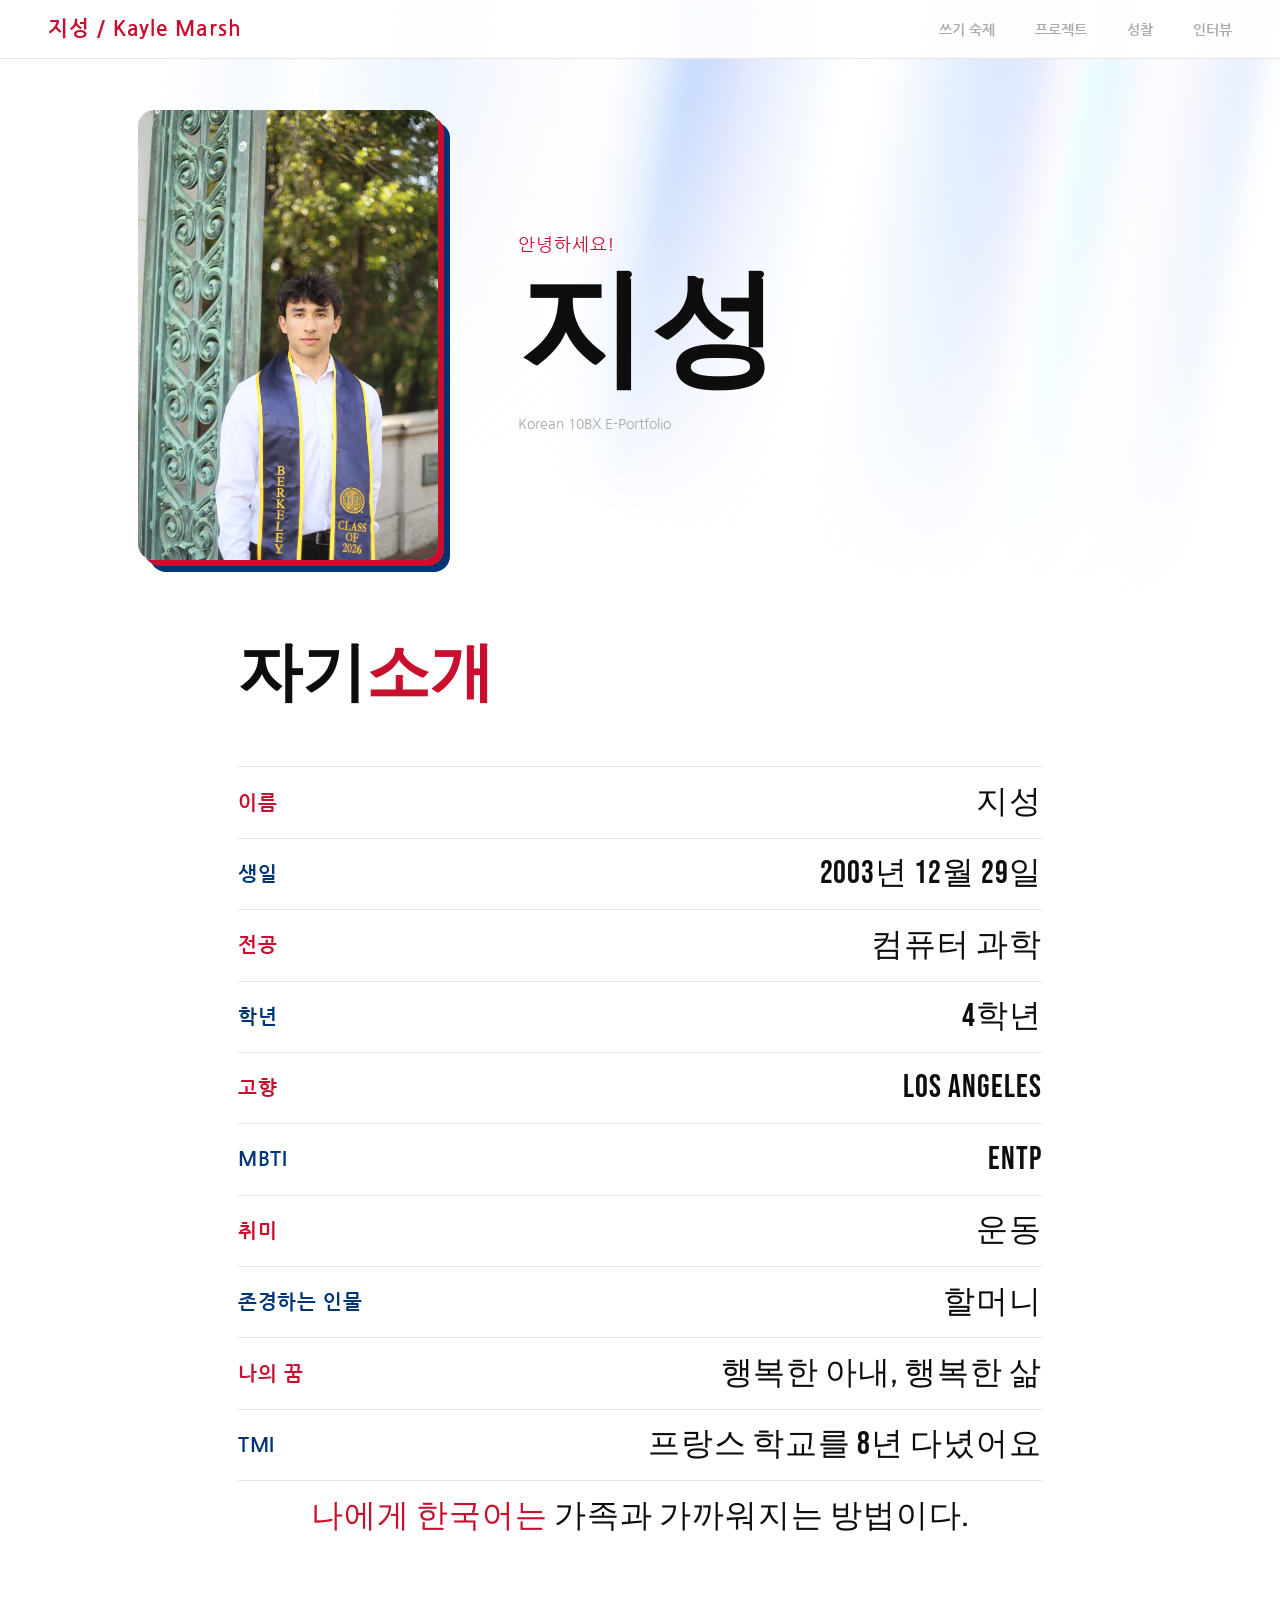
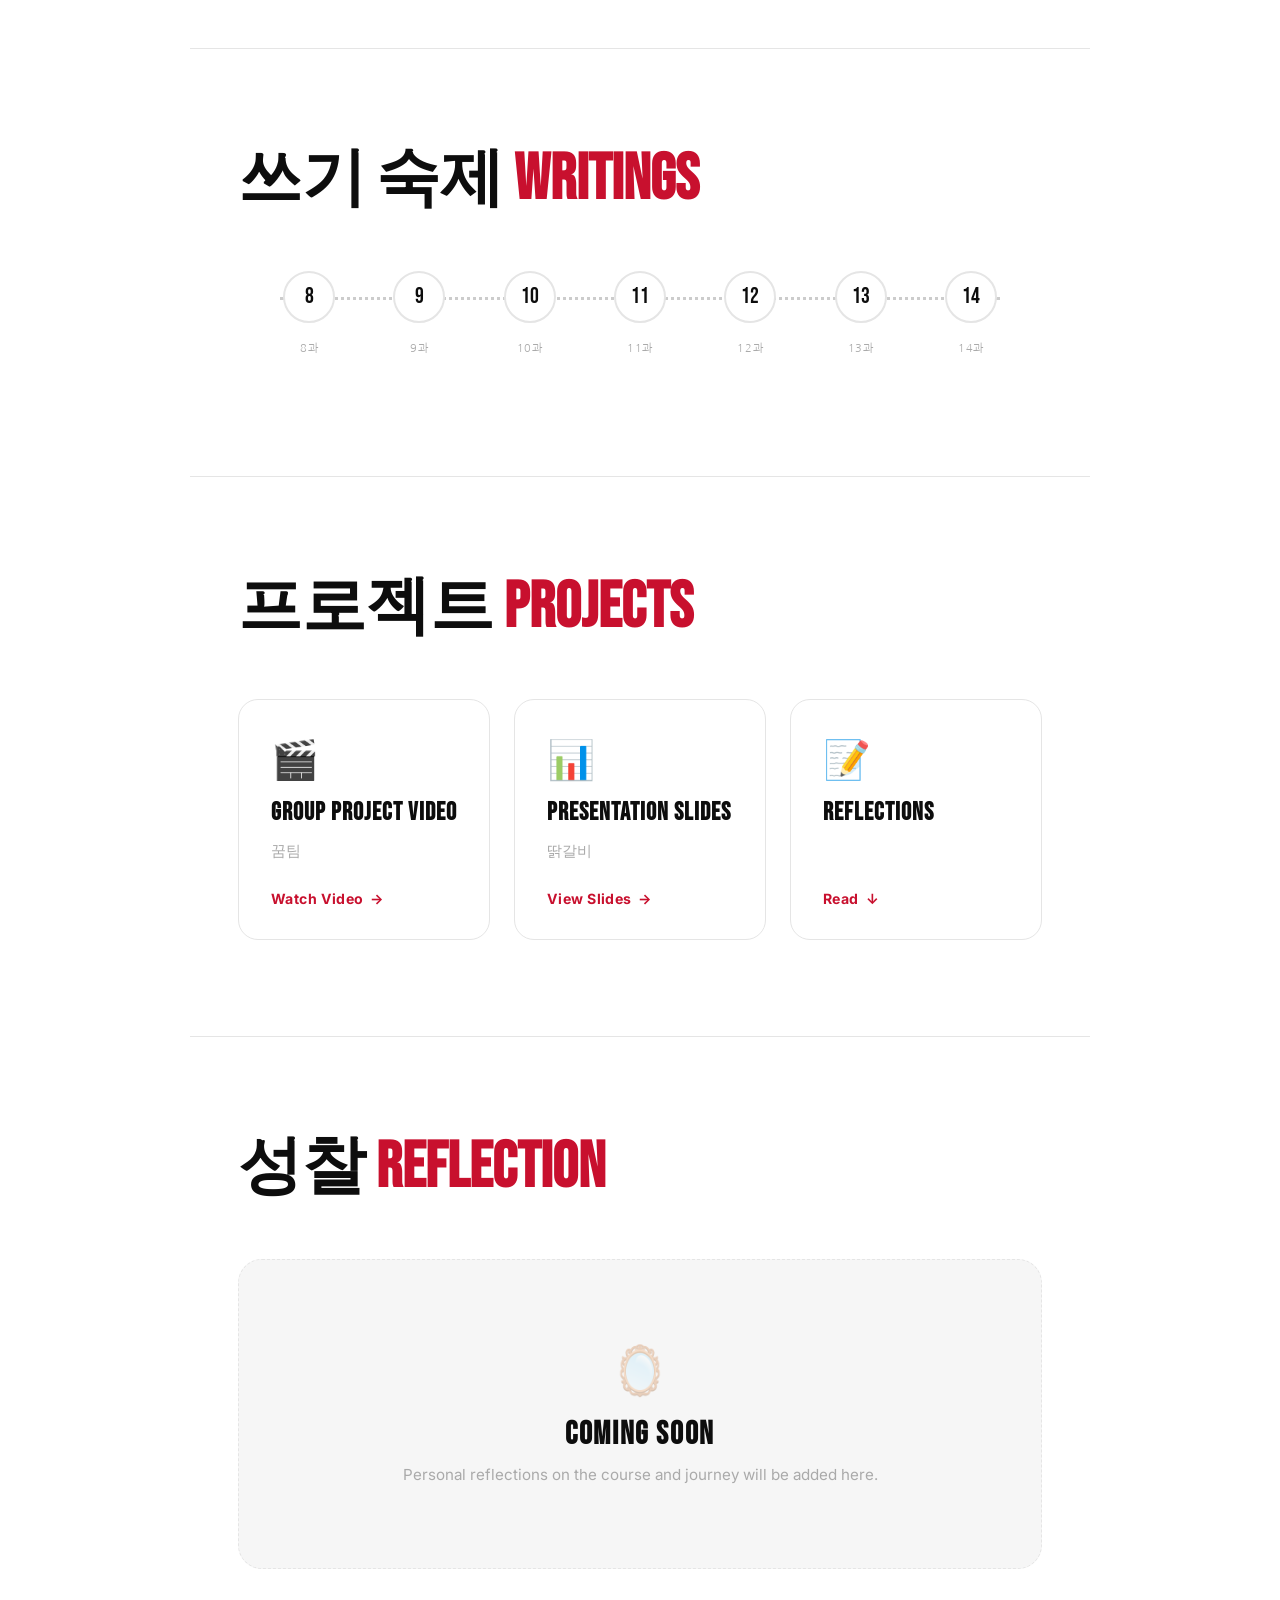
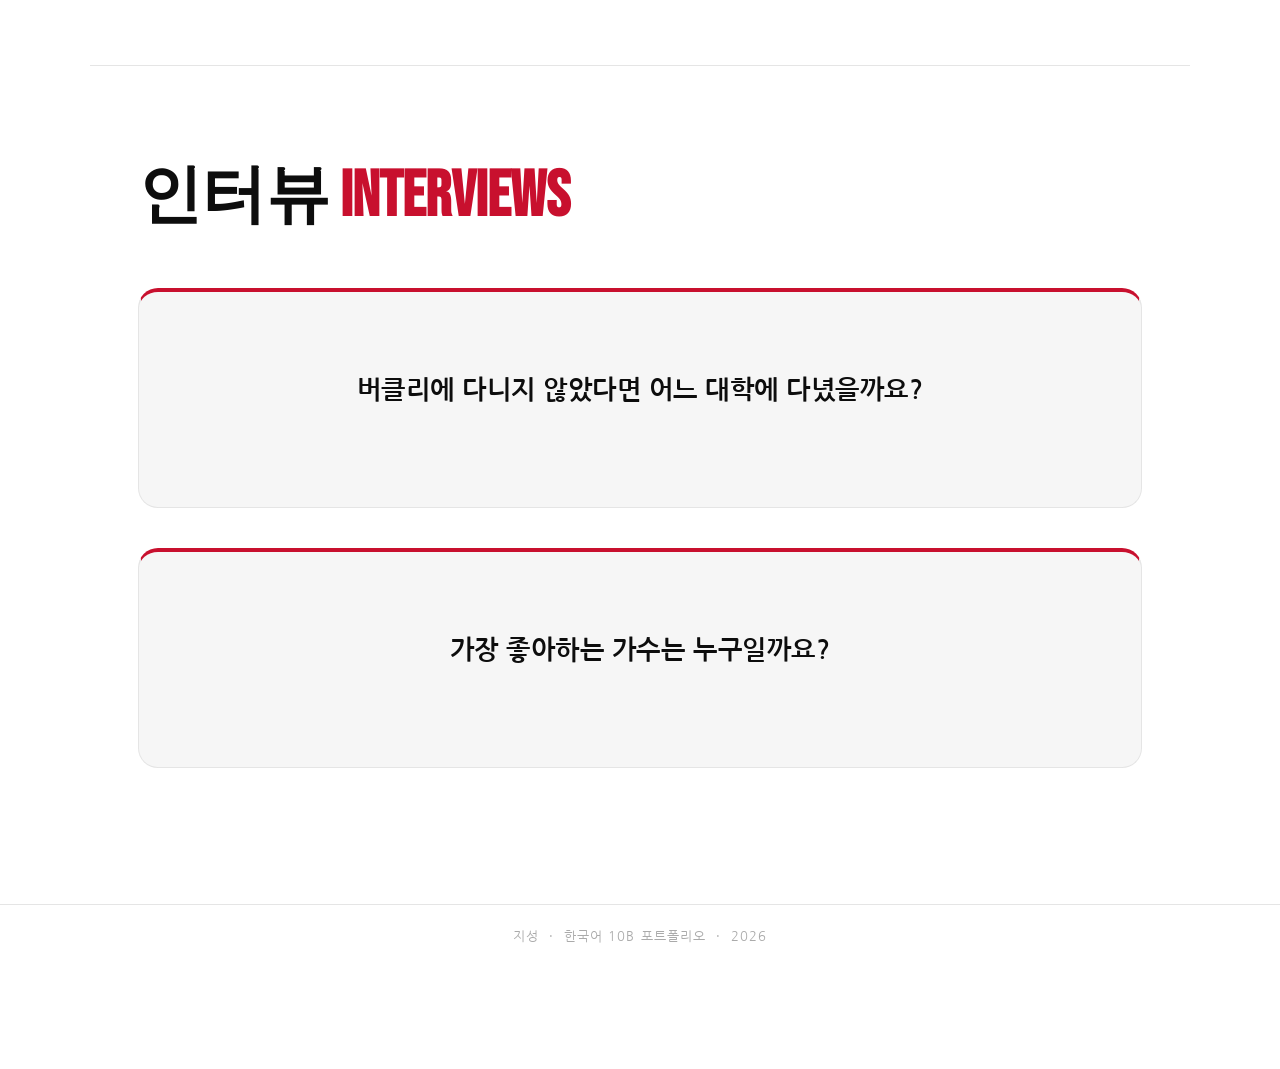
==== commit e23104bd: "Only reflection left to do" ====
--- a/index.html
+++ b/index.html
@@ -24,13 +24,14 @@
 
   <!-- HERO -->
   <section class="hero" id="hero">
+    <div class="aurora-layer"></div>
     <div class="hero-content">
       <div class="photo-frame">
         <img src="photo.jpg" alt="지성" class="hero-photo" />
       </div>
       <div class="hero-text">
-        <p class="hero-sub">안녕하세요!</p>
-        <h1 class="hero-name">지성</h1>
+        <p class="hero-sub"><span class="tw-text"></span></p>
+        <h1 class="hero-name"><span class="tw-text"></span></h1>
         <p class="hero-tagline">Korean 10BX E-Portfolio</p>
       </div>
     </div>
@@ -128,7 +129,7 @@
           <div class="t-draft" hidden>영화를 아직 못 봤어요 :( 이번 학기가 끝나자마자 볼 거예요!</div>
         </div>
 
-        <div class="t-node" data-title="재미없는 시간" data-draft-caption="입원해 중" data-revised-caption="부상당한 날">
+        <div class="t-node" data-title="재미없는 시간" data-draft-caption="부상당한 날" data-revised-caption="입원해 중">
           <div class="t-circle">12</div>
           <div class="t-num-label">12과</div>
           <div class="t-draft-img" hidden>writing12_draft.jpg</div>
@@ -203,13 +204,28 @@
         <span class="proj-card-link">View Slides &nbsp;→</span>
       </a>
 
-      <div class="proj-card proj-card--soon reveal" style="--delay:0.3s">
+      <div class="proj-card proj-card--reflection reveal" style="--delay:0.3s" id="reflection-toggle">
         <div class="proj-card-icon">📝</div>
         <h3 class="proj-card-title">Reflections</h3>
-        <span class="proj-card-coming">Coming Soon</span>
-      </div>
-
-    </div>
+        <span class="proj-card-link proj-card-link--toggle">Read &nbsp;<span class="reflection-chevron">↓</span></span>
+      </div>
+
+    </div>
+
+    <div class="reflection-drawer" id="reflection-drawer">
+      <div class="reflection-drawer-inner">
+        <div class="reflection-col">
+          <h4 class="reflection-title">Group Project Reflection</h4>
+          <p class="reflection-text">반친구들과 재미있게 시간을 보냈기 때문에 그룹 프로젝트는 재미있었어요. 우리 팀 이름이 끔팀이었기 때문에 아이디어를 생각하는 동안 저는 꿈처럼 해본지 생각했어요. 이삭는 전체 영상을 편집했기 때문에 정말 도움이 되었어요. 다행히 광현하고 선종은 정말 좋은 배우예요. 우리가 잘했다고 생각했지만 조선완스는 영상을 진짜 좋아서 재일 좋은 영상 이길 수 없어요. 뮤직비디오 아이디어가 마음에 들어요. 그리고 뮤직비디오 편집을 정말 잘 했어요. 모든 영상이 좋다고 생각해서 우리 반은 아주 현명했어요.</p>
+        </div>
+        <div class="reflection-divider"></div>
+        <div class="reflection-col">
+          <h4 class="reflection-title">Individual Presentation Reflection</h4>
+          <p class="reflection-text">개인 발표는 잘 한 잘못한지 모르겠지만 재미있어서 좋은 일한것같아요. 반에 볶음밥 아는 사람이 많군요. 한국에 가기 전에 닭갈비를 몰라서 반에 닭갈비 모르는 사람이 많은 것 같지만 모두 저보다 더 한국분이라서 제가 틀렸어요. 다른 사람들은 저보다 슬라이드가 더 좋았기 때문에 다시 하면 더 좋게 만들 수 있을 것 같아요. 슬라이드가 발표를 정말 잘 만든다고 생각해요. 그리고 개인 발표 했기 때문에 한국어 실력이 늘은 것 같아요. 새로운 단어를 배웠어요. 개인 발표 해서 기뻐요.</p>
+        </div>
+      </div>
+    </div>
+
   </section>
 
   <!-- REFLECTION -->
@@ -246,75 +262,157 @@
           <p class="fc-question">가장 좋아하는 가수는 누구일까요?</p>
         </div>
         <div class="flashcard-back">
-          <div class="genre-legend">
-            <span class="legend-item" style="--gc:#FF2D7A">K-Pop</span>
-            <span class="legend-item" style="--gc:#4ADE80">Indie</span>
-            <span class="legend-item" style="--gc:#FFCF00">Hip-Hop</span>
-            <span class="legend-item" style="--gc:#FF4520">Rock</span>
-            <span class="legend-item" style="--gc:#B44FFF">R&amp;B · Latin</span>
-            <span class="legend-item" style="--gc:#00CCDD">Electronic</span>
-          </div>
-          <div class="artist-grid">
-            <a class="artist-card" style="--gc:#FF2D7A" href="https://open.spotify.com/artist/2c3IakpImjWyeXNvyyGsdn" target="_blank" rel="noopener">
-              <div class="artist-photo"><img src="https://upload.wikimedia.org/wikipedia/commons/thumb/8/83/Kim_jin_ho.png/330px-Kim_jin_ho.png" alt="SG Wannabe"></div>
-              <div class="artist-name">SG Wannabe</div><div class="artist-person">연재</div>
-            </a>
-            <a class="artist-card" style="--gc:#FF2D7A" href="https://open.spotify.com/artist/2hRQKC0gqlZGPrmUKbcchR" target="_blank" rel="noopener">
-              <div class="artist-photo"><img src="https://upload.wikimedia.org/wikipedia/commons/thumb/1/13/240919_SHINEE_Taemin.jpg/330px-240919_SHINEE_Taemin.jpg" alt="Shiny"></div>
-              <div class="artist-name">Shiny</div><div class="artist-person">하리</div>
-            </a>
-            <a class="artist-card" style="--gc:#FF2D7A" href="https://open.spotify.com/artist/6YVMFz59CuY7ngCxTxjpxE" target="_blank" rel="noopener">
-              <div class="artist-photo"><img src="https://upload.wikimedia.org/wikipedia/commons/thumb/f/fb/Karina_at_Love_Your_W_event_2025.jpg/330px-Karina_at_Love_Your_W_event_2025.jpg" alt="Aespa"></div>
-              <div class="artist-name">Aespa</div><div class="artist-person">준서</div>
-            </a>
-            <a class="artist-card" style="--gc:#FF2D7A" href="https://open.spotify.com/artist/4hnHLgMSOiqERWBL4jINP1" target="_blank" rel="noopener">
-              <div class="artist-photo"><img src="https://upload.wikimedia.org/wikipedia/commons/thumb/8/8c/Woonhak_of_BoyNextDoor_at_MMA_Awards%2C_2023_%2820231202%29.jpg/330px-Woonhak_of_BoyNextDoor_at_MMA_Awards%2C_2023_%2820231202%29.jpg" alt="BOYNEXTDOOR"></div>
-              <div class="artist-name">BOYNEXTDOOR</div><div class="artist-person">다혜</div>
-            </a>
-            <a class="artist-card" style="--gc:#FFCF00" href="https://open.spotify.com/artist/5K4W6rqBFWDnAN6FQUkS6x" target="_blank" rel="noopener">
-              <div class="artist-photo"><img src="https://upload.wikimedia.org/wikipedia/commons/thumb/5/5c/Kanye_West_at_the_2009_Tribeca_Film_Festival_%28crop_2%29.jpg/330px-Kanye_West_at_the_2009_Tribeca_Film_Festival_%28crop_2%29.jpg" alt="Kanye West"></div>
-              <div class="artist-name">Kanye West</div><div class="artist-person">민종 · 선종</div>
-            </a>
-            <a class="artist-card" style="--gc:#FFCF00" href="https://open.spotify.com/artist/3TVXtAsR1Inumwj472S9r4" target="_blank" rel="noopener">
-              <div class="artist-photo"><img src="https://upload.wikimedia.org/wikipedia/commons/thumb/1/15/Drake_at_The_Carter_Effect_2017_%2836818935200%29_%28cropped%29.jpg/330px-Drake_at_The_Carter_Effect_2017_%2836818935200%29_%28cropped%29.jpg" alt="Drake"></div>
-              <div class="artist-name">Drake</div><div class="artist-person">승원</div>
-            </a>
-            <a class="artist-card" style="--gc:#B44FFF" href="https://open.spotify.com/artist/1Xyo4u8uXC1ZmMpatF05PJ" target="_blank" rel="noopener">
-              <div class="artist-photo"><img src="https://upload.wikimedia.org/wikipedia/commons/thumb/a/a0/The_Weeknd_Portrait_by_Brian_Ziff.jpg/330px-The_Weeknd_Portrait_by_Brian_Ziff.jpg" alt="The Weeknd"></div>
-              <div class="artist-name">The Weeknd</div><div class="artist-person">발렌틴</div>
-            </a>
-            <a class="artist-card" style="--gc:#B44FFF" href="https://open.spotify.com/artist/0NIIxcxNHmOoyBx03SfTCD" target="_blank" rel="noopener">
-              <div class="artist-photo"><img src="https://upload.wikimedia.org/wikipedia/commons/thumb/1/18/Tinashe_at_Coachella_2024_-_04_%28cropped%29.jpg/330px-Tinashe_at_Coachella_2024_-_04_%28cropped%29.jpg" alt="Tinashe"></div>
-              <div class="artist-name">Tinashe</div><div class="artist-person">영선</div>
-            </a>
-            <a class="artist-card" style="--gc:#B44FFF" href="https://open.spotify.com/artist/0du5cEVh5yTK9QJze8zvh8" target="_blank" rel="noopener">
-              <div class="artist-photo"><img src="https://upload.wikimedia.org/wikipedia/commons/3/39/Bruno_Mars_portrait.jpg" alt="Bruno Mars"></div>
-              <div class="artist-name">Bruno Mars</div><div class="artist-person">이삭</div>
-            </a>
-            <a class="artist-card" style="--gc:#B44FFF" href="https://open.spotify.com/artist/4q3ewBCX7sLwd24euuV69X" target="_blank" rel="noopener">
-              <div class="artist-photo"><img src="https://upload.wikimedia.org/wikipedia/commons/thumb/b/b1/Bad_Bunny_2019_by_Glenn_Francis_%28cropped%29.jpg/330px-Bad_Bunny_2019_by_Glenn_Francis_%28cropped%29.jpg" alt="Bad Bunny"></div>
-              <div class="artist-name">Bad Bunny</div><div class="artist-person">유나</div>
-            </a>
-            <a class="artist-card" style="--gc:#4ADE80" href="https://open.spotify.com/artist/1hCkSJcXREhrodeIHQnffn" target="_blank" rel="noopener">
-              <div class="artist-photo"><img src="https://upload.wikimedia.org/wikipedia/commons/thumb/3/3b/Greg_Gonzalez_on_CAS.jpg/330px-Greg_Gonzalez_on_CAS.jpg" alt="Cigarettes After Sex"></div>
-              <div class="artist-name">Cigarettes After Sex</div><div class="artist-person">예은</div>
-            </a>
-            <a class="artist-card" style="--gc:#4ADE80" href="https://open.spotify.com/artist/7gW0r5CkdEUMm42w9XpyZO" target="_blank" rel="noopener">
-              <div class="artist-photo"><img src="https://upload.wikimedia.org/wikipedia/commons/thumb/4/48/Laufey_radio_city_music_hall_2024_%28cropped%29.jpg/330px-Laufey_radio_city_music_hall_2024_%28cropped%29.jpg" alt="Laufey"></div>
-              <div class="artist-name">Laufey</div><div class="artist-person">진아</div>
-            </a>
-            <a class="artist-card" style="--gc:#4ADE80" href="https://open.spotify.com/artist/4gzpq5DPGxSnKTe4SA8HAU" target="_blank" rel="noopener">
-              <div class="artist-photo"><img src="https://upload.wikimedia.org/wikipedia/commons/thumb/6/68/ChrisMartinManch030623_%28cropped%29.jpg/330px-ChrisMartinManch030623_%28cropped%29.jpg" alt="Coldplay"></div>
-              <div class="artist-name">Coldplay</div><div class="artist-person">진</div>
-            </a>
-            <a class="artist-card" style="--gc:#FF4520" href="https://open.spotify.com/artist/05fG473iIaoy82BF1aGhL8" target="_blank" rel="noopener">
-              <div class="artist-photo"><img src="https://upload.wikimedia.org/wikipedia/commons/thumb/1/1d/20180602_N%C3%BCrnberg_Rock_im_Park_Stone_Sour_0270_%28cropped%29.jpg/330px-20180602_N%C3%BCrnberg_Rock_im_Park_Stone_Sour_0270_%28cropped%29.jpg" alt="Slipknot"></div>
-              <div class="artist-name">Slipknot</div><div class="artist-person">단</div>
-            </a>
-            <a class="artist-card" style="--gc:#00CCDD" href="https://open.spotify.com/artist/3MekbRujJg5VZThubOlrkR" target="_blank" rel="noopener">
-              <div class="artist-photo"><img src="https://upload.wikimedia.org/wikipedia/commons/thumb/d/d3/Ninajirachi_London_2026.png/330px-Ninajirachi_London_2026.png" alt="Ninajirachi"></div>
-              <div class="artist-name">Ninajirachi</div><div class="artist-person">세은</div>
-            </a>
+          <div class="artist-carousel" id="artist-carousel">
+            <div class="carousel-overflow">
+              <div class="carousel-track">
+
+                <!-- Slide 1: K-Pop -->
+                <div class="carousel-slide">
+                  <a class="carousel-card" style="--gc:#FF2D7A" href="https://open.spotify.com/artist/2c3IakpImjWyeXNvyyGsdn" target="_blank" rel="noopener">
+                    <div class="carousel-photo"><img src="https://upload.wikimedia.org/wikipedia/commons/thumb/8/83/Kim_jin_ho.png/330px-Kim_jin_ho.png" alt="SG Wannabe"></div>
+                    <div class="carousel-info">
+                      <span class="carousel-genre">K-Pop</span>
+                      <div class="carousel-artist">SG Wannabe</div>
+                      <div class="carousel-person">연재</div>
+                    </div>
+                  </a>
+                  <a class="carousel-card" style="--gc:#FF2D7A" href="https://open.spotify.com/artist/2hRQKC0gqlZGPrmUKbcchR" target="_blank" rel="noopener">
+                    <div class="carousel-photo"><img src="https://upload.wikimedia.org/wikipedia/commons/thumb/1/13/240919_SHINEE_Taemin.jpg/330px-240919_SHINEE_Taemin.jpg" alt="Shiny"></div>
+                    <div class="carousel-info">
+                      <span class="carousel-genre">K-Pop</span>
+                      <div class="carousel-artist">Shiny</div>
+                      <div class="carousel-person">하리</div>
+                    </div>
+                  </a>
+                  <a class="carousel-card" style="--gc:#FF2D7A" href="https://open.spotify.com/artist/6YVMFz59CuY7ngCxTxjpxE" target="_blank" rel="noopener">
+                    <div class="carousel-photo"><img src="https://upload.wikimedia.org/wikipedia/commons/thumb/f/fb/Karina_at_Love_Your_W_event_2025.jpg/330px-Karina_at_Love_Your_W_event_2025.jpg" alt="Aespa"></div>
+                    <div class="carousel-info">
+                      <span class="carousel-genre">K-Pop</span>
+                      <div class="carousel-artist">Aespa</div>
+                      <div class="carousel-person">준서</div>
+                    </div>
+                  </a>
+                </div>
+
+                <!-- Slide 2: K-Pop / Hip-Hop -->
+                <div class="carousel-slide">
+                  <a class="carousel-card" style="--gc:#FF2D7A" href="https://open.spotify.com/artist/4hnHLgMSOiqERWBL4jINP1" target="_blank" rel="noopener">
+                    <div class="carousel-photo"><img src="https://upload.wikimedia.org/wikipedia/commons/thumb/8/8c/Woonhak_of_BoyNextDoor_at_MMA_Awards%2C_2023_%2820231202%29.jpg/330px-Woonhak_of_BoyNextDoor_at_MMA_Awards%2C_2023_%2820231202%29.jpg" alt="BOYNEXTDOOR"></div>
+                    <div class="carousel-info">
+                      <span class="carousel-genre">K-Pop</span>
+                      <div class="carousel-artist">BOYNEXTDOOR</div>
+                      <div class="carousel-person">다혜</div>
+                    </div>
+                  </a>
+                  <a class="carousel-card" style="--gc:#FFCF00" href="https://open.spotify.com/artist/5K4W6rqBFWDnAN6FQUkS6x" target="_blank" rel="noopener">
+                    <div class="carousel-photo"><img src="https://upload.wikimedia.org/wikipedia/commons/thumb/5/5c/Kanye_West_at_the_2009_Tribeca_Film_Festival_%28crop_2%29.jpg/330px-Kanye_West_at_the_2009_Tribeca_Film_Festival_%28crop_2%29.jpg" alt="Kanye West"></div>
+                    <div class="carousel-info">
+                      <span class="carousel-genre">Hip-Hop</span>
+                      <div class="carousel-artist">Kanye West</div>
+                      <div class="carousel-person">민종 · 선종</div>
+                    </div>
+                  </a>
+                  <a class="carousel-card" style="--gc:#FFCF00" href="https://open.spotify.com/artist/3TVXtAsR1Inumwj472S9r4" target="_blank" rel="noopener">
+                    <div class="carousel-photo"><img src="https://upload.wikimedia.org/wikipedia/commons/thumb/1/15/Drake_at_The_Carter_Effect_2017_%2836818935200%29_%28cropped%29.jpg/330px-Drake_at_The_Carter_Effect_2017_%2836818935200%29_%28cropped%29.jpg" alt="Drake" style="object-position:center 20%;"></div>
+                    <div class="carousel-info">
+                      <span class="carousel-genre">Hip-Hop</span>
+                      <div class="carousel-artist">Drake</div>
+                      <div class="carousel-person">승원</div>
+                    </div>
+                  </a>
+                </div>
+
+                <!-- Slide 3: R&B -->
+                <div class="carousel-slide">
+                  <a class="carousel-card" style="--gc:#B44FFF" href="https://open.spotify.com/artist/1Xyo4u8uXC1ZmMpatF05PJ" target="_blank" rel="noopener">
+                    <div class="carousel-photo"><img src="https://upload.wikimedia.org/wikipedia/commons/thumb/a/a0/The_Weeknd_Portrait_by_Brian_Ziff.jpg/330px-The_Weeknd_Portrait_by_Brian_Ziff.jpg" alt="The Weeknd"></div>
+                    <div class="carousel-info">
+                      <span class="carousel-genre">R&amp;B</span>
+                      <div class="carousel-artist">The Weeknd</div>
+                      <div class="carousel-person">발렌틴</div>
+                    </div>
+                  </a>
+                  <a class="carousel-card" style="--gc:#B44FFF" href="https://open.spotify.com/artist/0NIIxcxNHmOoyBx03SfTCD" target="_blank" rel="noopener">
+                    <div class="carousel-photo"><img src="https://upload.wikimedia.org/wikipedia/commons/thumb/1/18/Tinashe_at_Coachella_2024_-_04_%28cropped%29.jpg/330px-Tinashe_at_Coachella_2024_-_04_%28cropped%29.jpg" alt="Tinashe"></div>
+                    <div class="carousel-info">
+                      <span class="carousel-genre">R&amp;B</span>
+                      <div class="carousel-artist">Tinashe</div>
+                      <div class="carousel-person">영선</div>
+                    </div>
+                  </a>
+                  <a class="carousel-card" style="--gc:#B44FFF" href="https://open.spotify.com/artist/0du5cEVh5yTK9QJze8zvh8" target="_blank" rel="noopener">
+                    <div class="carousel-photo"><img src="https://upload.wikimedia.org/wikipedia/commons/3/39/Bruno_Mars_portrait.jpg" alt="Bruno Mars"></div>
+                    <div class="carousel-info">
+                      <span class="carousel-genre">R&amp;B</span>
+                      <div class="carousel-artist">Bruno Mars</div>
+                      <div class="carousel-person">이삭</div>
+                    </div>
+                  </a>
+                </div>
+
+                <!-- Slide 4: Latin / Indie -->
+                <div class="carousel-slide">
+                  <a class="carousel-card" style="--gc:#FF7122" href="https://open.spotify.com/artist/4q3ewBCX7sLwd24euuV69X" target="_blank" rel="noopener">
+                    <div class="carousel-photo"><img src="https://upload.wikimedia.org/wikipedia/commons/thumb/b/b1/Bad_Bunny_2019_by_Glenn_Francis_%28cropped%29.jpg/330px-Bad_Bunny_2019_by_Glenn_Francis_%28cropped%29.jpg" alt="Bad Bunny" style="object-position:center 20%;"></div>
+                    <div class="carousel-info">
+                      <span class="carousel-genre">Latin</span>
+                      <div class="carousel-artist">Bad Bunny</div>
+                      <div class="carousel-person">유나</div>
+                    </div>
+                  </a>
+                  <a class="carousel-card" style="--gc:#4ADE80" href="https://open.spotify.com/artist/1hCkSJcXREhrodeIHQnffn" target="_blank" rel="noopener">
+                    <div class="carousel-photo"><img src="https://upload.wikimedia.org/wikipedia/commons/thumb/3/3b/Greg_Gonzalez_on_CAS.jpg/330px-Greg_Gonzalez_on_CAS.jpg" alt="Cigarettes After Sex"></div>
+                    <div class="carousel-info">
+                      <span class="carousel-genre">Indie</span>
+                      <div class="carousel-artist">Cigarettes After Sex</div>
+                      <div class="carousel-person">예은</div>
+                    </div>
+                  </a>
+                  <a class="carousel-card" style="--gc:#4ADE80" href="https://open.spotify.com/artist/7gW0r5CkdEUMm42w9XpyZO" target="_blank" rel="noopener">
+                    <div class="carousel-photo"><img src="https://upload.wikimedia.org/wikipedia/commons/thumb/4/48/Laufey_radio_city_music_hall_2024_%28cropped%29.jpg/330px-Laufey_radio_city_music_hall_2024_%28cropped%29.jpg" alt="Laufey"></div>
+                    <div class="carousel-info">
+                      <span class="carousel-genre">Indie</span>
+                      <div class="carousel-artist">Laufey</div>
+                      <div class="carousel-person">진아</div>
+                    </div>
+                  </a>
+                </div>
+
+                <!-- Slide 5: Indie / Rock / Electronic -->
+                <div class="carousel-slide">
+                  <a class="carousel-card" style="--gc:#4ADE80" href="https://open.spotify.com/artist/4gzpq5DPGxSnKTe4SA8HAU" target="_blank" rel="noopener">
+                    <div class="carousel-photo"><img src="https://upload.wikimedia.org/wikipedia/commons/thumb/6/68/ChrisMartinManch030623_%28cropped%29.jpg/330px-ChrisMartinManch030623_%28cropped%29.jpg" alt="Coldplay"></div>
+                    <div class="carousel-info">
+                      <span class="carousel-genre">Indie</span>
+                      <div class="carousel-artist">Coldplay</div>
+                      <div class="carousel-person">진</div>
+                    </div>
+                  </a>
+                  <a class="carousel-card" style="--gc:#FF4520" href="https://open.spotify.com/artist/05fG473iIaoy82BF1aGhL8" target="_blank" rel="noopener">
+                    <div class="carousel-photo"><img src="https://upload.wikimedia.org/wikipedia/commons/thumb/1/1d/20180602_N%C3%BCrnberg_Rock_im_Park_Stone_Sour_0270_%28cropped%29.jpg/330px-20180602_N%C3%BCrnberg_Rock_im_Park_Stone_Sour_0270_%28cropped%29.jpg" alt="Slipknot"></div>
+                    <div class="carousel-info">
+                      <span class="carousel-genre">Rock</span>
+                      <div class="carousel-artist">Slipknot</div>
+                      <div class="carousel-person">단</div>
+                    </div>
+                  </a>
+                  <a class="carousel-card" style="--gc:#00CCDD" href="https://open.spotify.com/artist/3MekbRujJg5VZThubOlrkR" target="_blank" rel="noopener">
+                    <div class="carousel-photo"><img src="https://upload.wikimedia.org/wikipedia/commons/thumb/d/d3/Ninajirachi_London_2026.png/330px-Ninajirachi_London_2026.png" alt="Ninajirachi"></div>
+                    <div class="carousel-info">
+                      <span class="carousel-genre">Electronic</span>
+                      <div class="carousel-artist">Ninajirachi</div>
+                      <div class="carousel-person">세은</div>
+                    </div>
+                  </a>
+                </div>
+
+              </div>
+            </div>
+            <div class="carousel-controls">
+              <button class="carousel-btn carousel-prev" aria-label="Previous">&#8592;</button>
+              <span class="carousel-counter">1 / 5</span>
+              <button class="carousel-btn carousel-next" aria-label="Next">&#8594;</button>
+            </div>
           </div>
         </div>
       </div>
--- a/style.css
+++ b/style.css
@@ -83,6 +83,43 @@
   font-size: 1.5rem;
 }
 
+@keyframes aurora {
+  from { background-position: 50% 50%, 50% 50%; }
+  to   { background-position: 350% 50%, 350% 50%; }
+}
+
+.aurora-layer {
+  position: absolute;
+  inset: -10px;
+  pointer-events: none;
+  opacity: 0.5;
+  will-change: transform;
+  background-image:
+    repeating-linear-gradient(100deg, #fff 0%, #fff 7%, transparent 10%, transparent 12%, #fff 16%),
+    repeating-linear-gradient(100deg, #3b82f6 10%, #a5b4fc 15%, #93c5fd 20%, #ddd6fe 25%, #60a5fa 30%);
+  background-size: 300%, 200%;
+  background-position: 50% 50%, 50% 50%;
+  filter: blur(10px) invert(1);
+  -webkit-mask-image: radial-gradient(ellipse at 100% 0%, black 10%, transparent 70%);
+  mask-image: radial-gradient(ellipse at 100% 0%, black 10%, transparent 70%);
+  animation: aurora 60s linear infinite;
+}
+
+.aurora-layer::after {
+  content: '';
+  position: absolute;
+  inset: 0;
+  background-image:
+    repeating-linear-gradient(100deg, #fff 0%, #fff 7%, transparent 10%, transparent 12%, #fff 16%),
+    repeating-linear-gradient(100deg, #3b82f6 10%, #a5b4fc 15%, #93c5fd 20%, #ddd6fe 25%, #60a5fa 30%);
+  background-size: 200%, 100%;
+  background-attachment: fixed;
+  mix-blend-mode: difference;
+  animation: aurora 60s linear infinite;
+}
+
+.hero-content { position: relative; z-index: 1; }
+
 /* ===== HERO ===== */
 .hero {
   min-height: auto;
@@ -94,6 +131,7 @@
   overflow: hidden;
   padding: 110px 3rem 3rem;
 }
+
 
 .hero-bg-text {
   position: absolute;
@@ -174,6 +212,7 @@
   from { opacity: 0; transform: translateY(30px); }
   to { opacity: 1; transform: translateY(0); }
 }
+
 
 /* ===== SECTION SHARED ===== */
 .section-label {
@@ -297,7 +336,7 @@
   display: flex;
   flex-direction: column;
   align-items: center;
-  gap: 0.6rem;
+  gap: 1.2rem;
   z-index: 1;
   flex: 1;
 }
@@ -515,6 +554,70 @@
 a.proj-card:hover::before { transform: scaleX(1); }
 
 .proj-card--soon { opacity: 0.55; }
+
+.proj-card--reflection {
+  cursor: pointer;
+  user-select: none;
+}
+.proj-card--reflection:hover {
+  transform: translateY(-5px);
+  box-shadow: 0 16px 40px rgba(0,0,0,0.09);
+  border-color: rgba(200,16,46,0.2);
+}
+.proj-card--reflection:hover::before,
+.proj-card--reflection.active::before { transform: scaleX(1); }
+.proj-card--reflection.active {
+  border-color: rgba(200,16,46,0.2);
+  box-shadow: 0 16px 40px rgba(0,0,0,0.09);
+}
+
+.reflection-chevron {
+  display: inline-block;
+  transition: transform 0.35s ease;
+}
+.proj-card--reflection.active .reflection-chevron { transform: rotate(180deg); }
+
+.reflection-drawer {
+  max-height: 0;
+  overflow: hidden;
+  transition: max-height 0.55s cubic-bezier(0.4, 0, 0.2, 1);
+}
+.reflection-drawer.open { max-height: 1400px; }
+
+.reflection-drawer-inner {
+  display: grid;
+  grid-template-columns: 1fr 1px 1fr;
+  gap: 0 3rem;
+  background: var(--bg);
+  border: 1px solid var(--border);
+  border-top: 4px solid var(--red);
+  border-radius: 20px;
+  padding: 2.5rem 3rem;
+  margin-top: 1.5rem;
+}
+
+.reflection-divider {
+  background: var(--border);
+}
+
+.reflection-col { display: flex; flex-direction: column; }
+
+.reflection-title {
+  font-family: var(--font-display);
+  font-size: 1.4rem;
+  letter-spacing: 0.03em;
+  color: var(--red);
+  margin-bottom: 1.25rem;
+  line-height: 1.1;
+  white-space: nowrap;
+}
+
+.reflection-text {
+  font-family: var(--font-korean);
+  font-size: 1rem;
+  line-height: 2;
+  color: var(--text);
+}
 
 .proj-card-icon {
   font-size: 2.4rem;
@@ -623,7 +726,7 @@
   border: 1px solid var(--border);
   border-radius: 20px;
   padding: 2rem;
-  overflow: hidden;
+  overflow: clip;
 }
 
 .fc-question {
@@ -737,7 +840,9 @@
   display: flex;
   flex-wrap: wrap;
   gap: 0.5rem 1.25rem;
-  margin: 1.25rem 0 1.5rem;
+  margin: 1.25rem 0 0;
+  padding: 0.5rem 0 0;
+  border-top: 1px solid var(--border);
 }
 
 .legend-item {
@@ -771,6 +876,131 @@
   width: 100%;
 }
 
+/* ===== ARTIST CAROUSEL ===== */
+.artist-carousel {
+  user-select: none;
+}
+
+.carousel-overflow {
+  overflow: hidden;
+  margin-bottom: 1.25rem;
+}
+
+.carousel-track {
+  display: flex;
+  transition: transform 0.42s cubic-bezier(0.4, 0, 0.2, 1);
+}
+
+.carousel-slide {
+  flex: 0 0 100%;
+  display: flex;
+  gap: 1rem;
+  min-width: 0;
+}
+
+.carousel-card {
+  flex: 1;
+  min-width: 0;
+  border-radius: 14px;
+  overflow: hidden;
+  background: var(--surface);
+  border: 1px solid var(--border);
+  text-decoration: none;
+  color: inherit;
+  display: block;
+  transition: transform 0.22s ease, box-shadow 0.22s ease;
+}
+.carousel-card:hover {
+  transform: translateY(-4px);
+  box-shadow: 0 10px 28px rgba(0,0,0,0.11);
+}
+
+.carousel-photo {
+  width: 100%;
+  aspect-ratio: 1 / 1;
+  overflow: hidden;
+  background: var(--border);
+}
+.carousel-photo img {
+  width: 100%;
+  height: 100%;
+  object-fit: cover;
+  object-position: center top;
+  display: block;
+  transition: transform 0.3s ease;
+  pointer-events: none;
+}
+.carousel-card:hover .carousel-photo img { transform: scale(1.05); }
+
+.carousel-info {
+  padding: 0.7rem 0.85rem 0.85rem;
+}
+
+.carousel-genre {
+  display: inline-block;
+  font-size: 0.62rem;
+  font-weight: 700;
+  letter-spacing: 0.1em;
+  text-transform: uppercase;
+  color: var(--gc);
+  border: 1.5px solid var(--gc);
+  border-radius: 100px;
+  padding: 0.1rem 0.5rem;
+  margin-bottom: 0.35rem;
+}
+
+.carousel-artist {
+  font-size: 0.9rem;
+  font-weight: 700;
+  line-height: 1.2;
+  color: var(--text);
+  margin-bottom: 0.15rem;
+}
+
+.carousel-person {
+  font-family: var(--font-korean);
+  font-size: 0.82rem;
+  color: var(--muted);
+}
+
+.carousel-controls {
+  display: flex;
+  align-items: center;
+  justify-content: center;
+  gap: 1.25rem;
+  margin-bottom: 0.25rem;
+}
+
+.carousel-btn {
+  background: none;
+  border: 2px solid var(--border);
+  border-radius: 50%;
+  width: 42px;
+  height: 42px;
+  font-size: 1.1rem;
+  cursor: pointer;
+  display: flex;
+  align-items: center;
+  justify-content: center;
+  transition: border-color 0.18s, background 0.18s, color 0.18s;
+  color: var(--text);
+  flex-shrink: 0;
+}
+.carousel-btn:hover {
+  border-color: var(--red);
+  background: var(--red);
+  color: #fff;
+}
+
+.carousel-counter {
+  font-size: 0.82rem;
+  font-weight: 600;
+  color: var(--muted);
+  min-width: 48px;
+  text-align: center;
+  font-variant-numeric: tabular-nums;
+}
+
 .genre-section {
   padding: 2rem 0;
   border-bottom: 1px solid var(--border);
@@ -803,7 +1033,7 @@
 
 .artist-photo {
   width: 100%;
-  aspect-ratio: 3 / 4;
+  aspect-ratio: 1 / 1;
   border-radius: 10px;
   overflow: hidden;
   background: var(--surface);
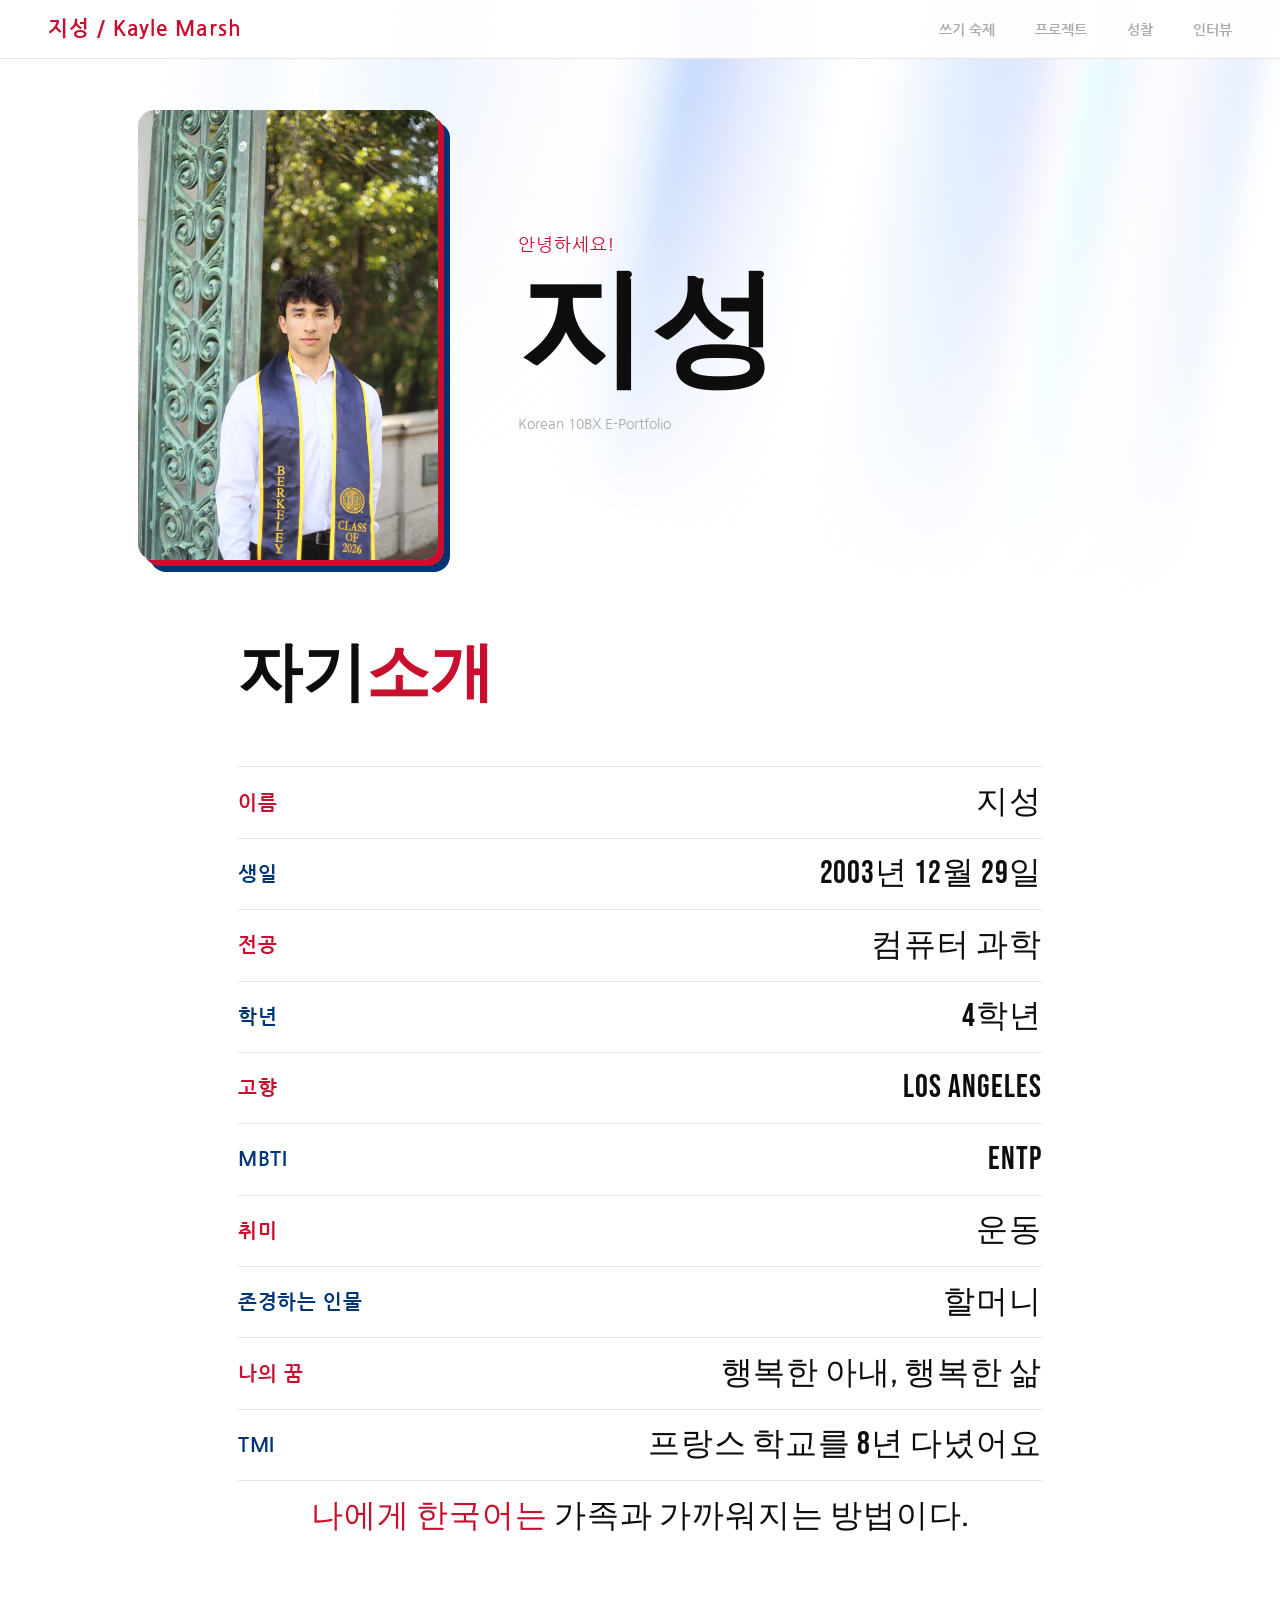
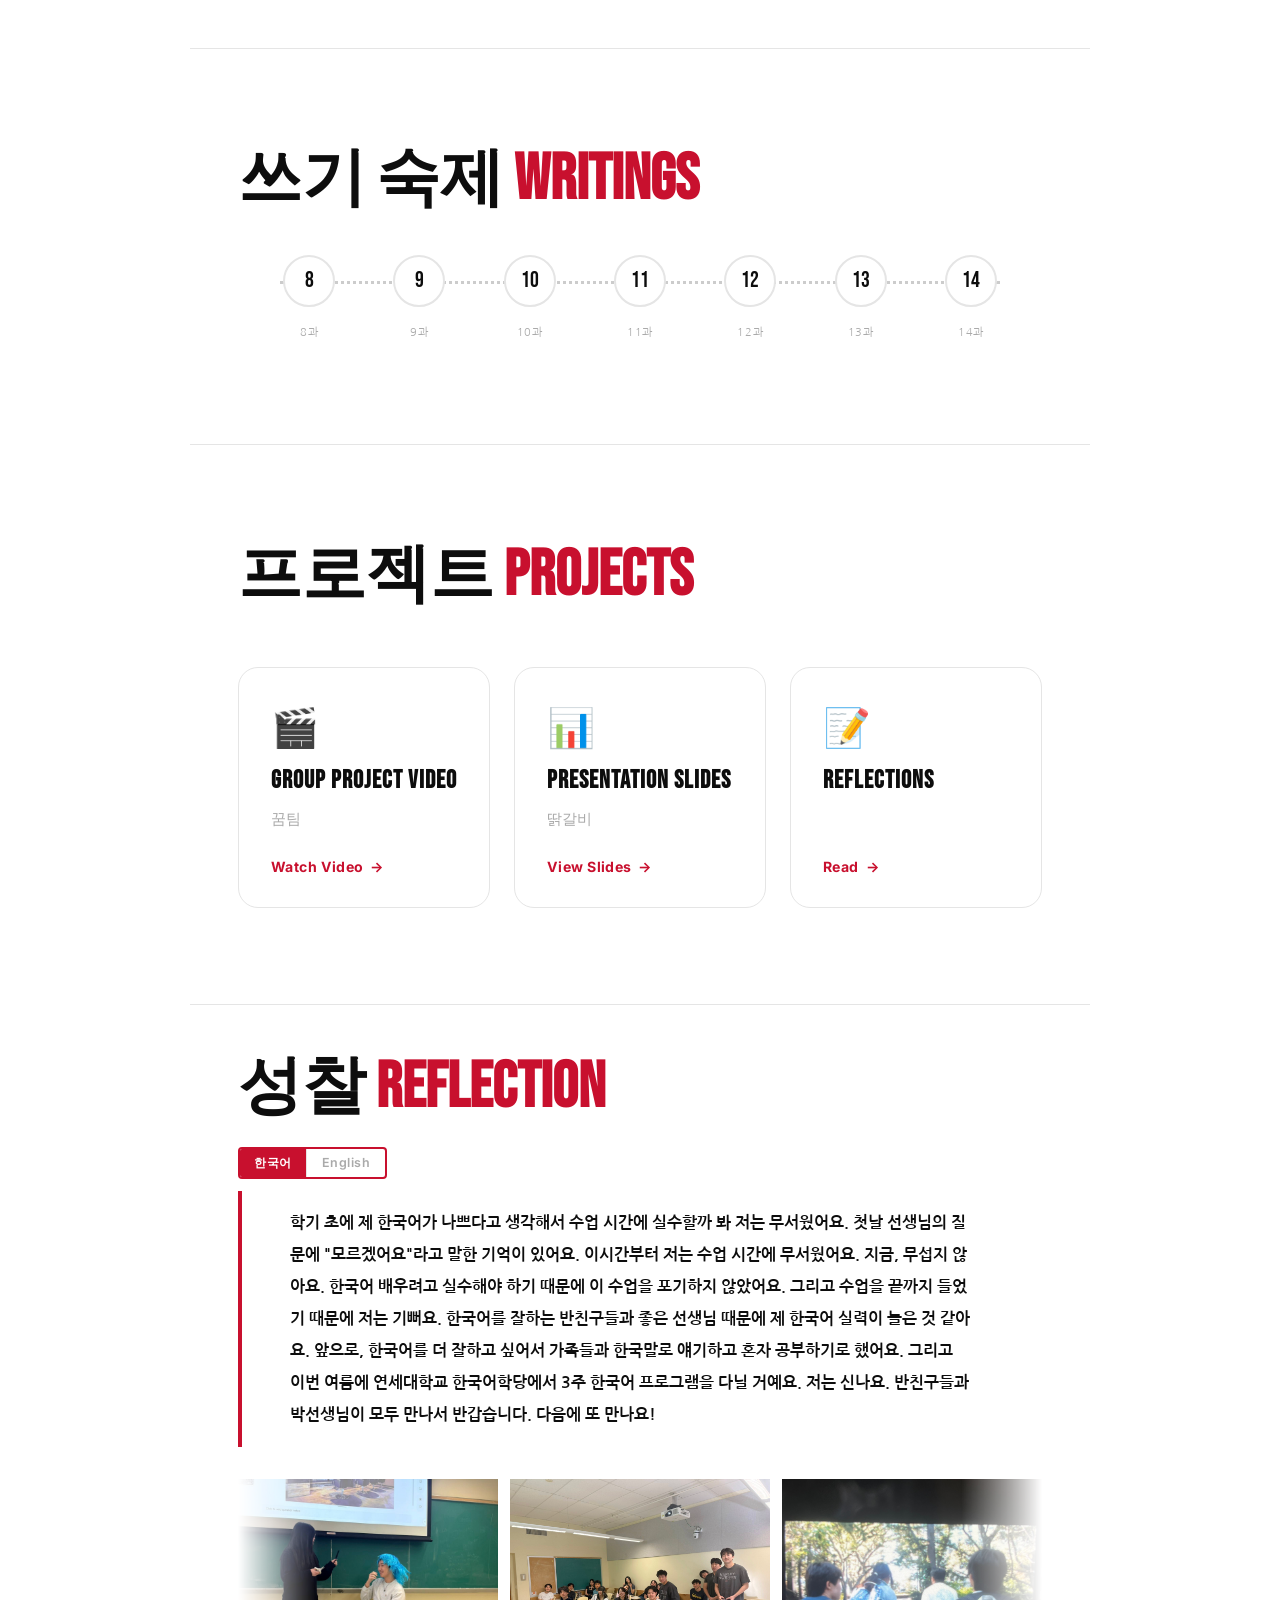
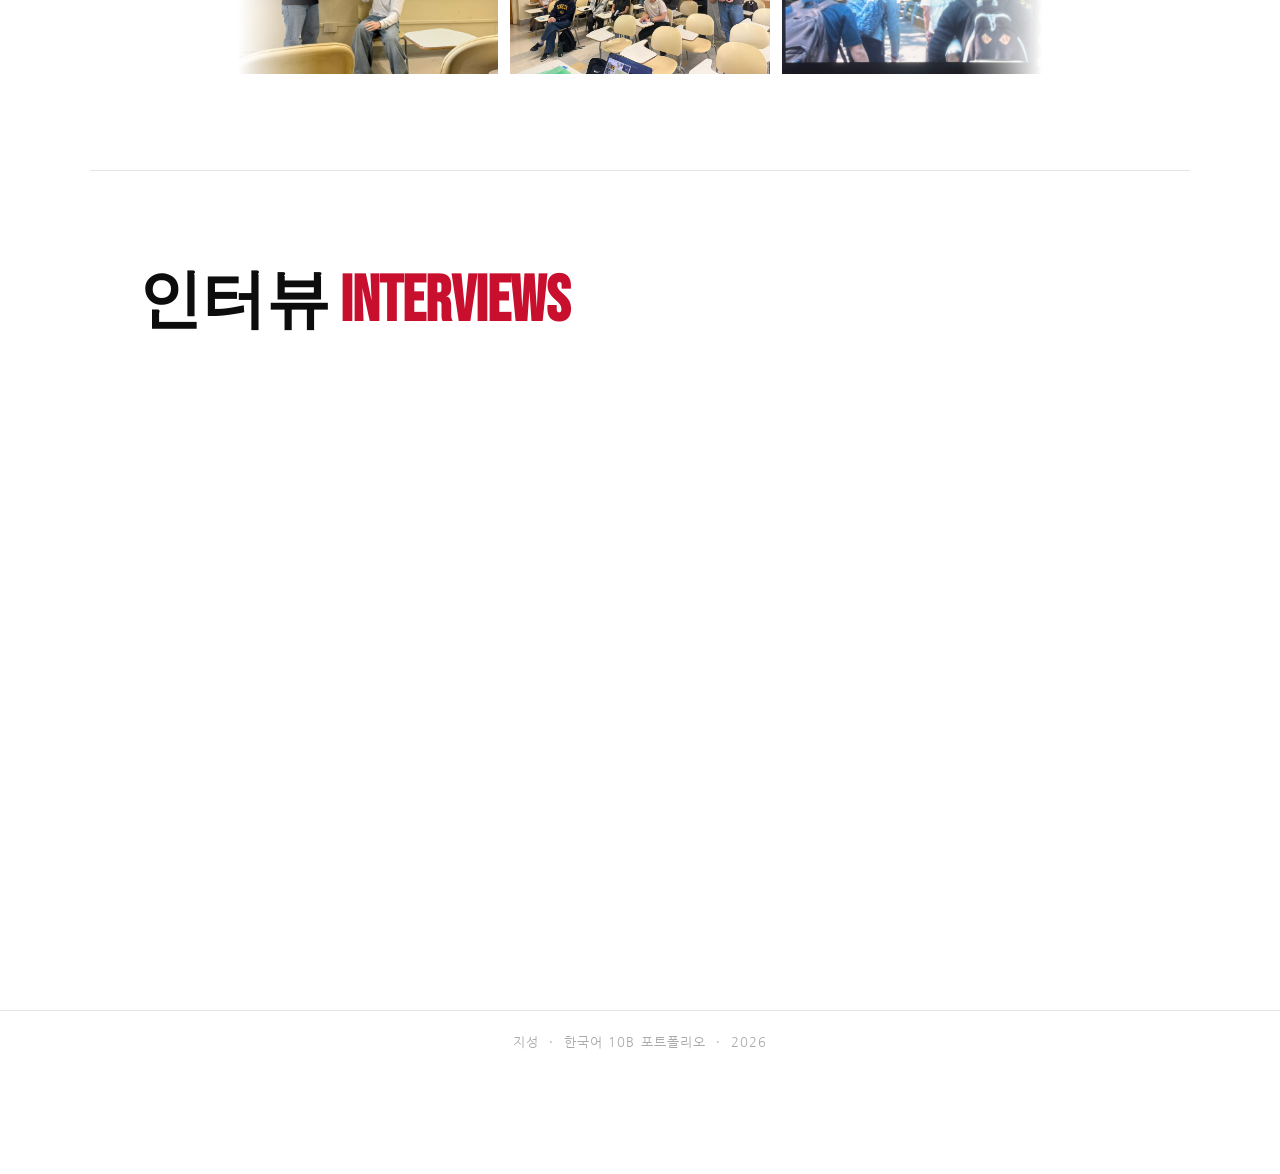
==== commit d396335c: "E-Portfolio ready for presentation" ====
--- a/index.html
+++ b/index.html
@@ -95,9 +95,10 @@
     <div class="timeline-wrap reveal" style="--delay:0.15s">
       <div class="timeline">
 
-        <div class="t-node" data-title="한국 생일 vs 그리스 생일">
+        <div class="t-node" data-title="한국 생일 vs 그리스 생일" data-draft-caption="돌잔치" data-revised-caption="그리스 생일">
           <div class="t-circle">8</div>
           <div class="t-num-label">8과</div>
+          <div class="t-draft-img" hidden>writing8_draft.jpg</div>
           <div class="t-draft" hidden>한국의 1살 생일과 미국의 1살 생일은 너무 다르던데요. 한국의 1살 생일인 사람은 한복을 입어요. 미국의 1살 생일인 사람은 뭘 입는지 모르겠습니다. 한국의 1살 생일에 너무 맛있는 떡하고 잡채하고 다른 한식이 있어요. 미국의 1살 생일에 햄버거하고 감자 튀김이 있어요. 한국의 1살 생일에서 돈, 연필, 공 중에서 고를 수 있어요. 돈을 고르면 많이 돈을 만들 거예요. 연필을 고르면 너무 똑똑할 거예요. 공을 고르면 너무 좋은 선수 될 거예요. 제 1살 생일에서 돈을 고르지만 돈을 많지 않아요. 그리고 축하느라고 가족이랑 맛있는 음식을 먹었어요. 그리스의 생일은 가족은 정말 중요해요. 한국도 하지만 한국보다 더 중요해요. 보통 그리스 생일에서 새끼양히고 밬을라바하고 수블라키를 먹었어요. 그리고 그리스 생일에서 음악을 듣고 그리스 춤을 춰요. 그리스의 생일은 간 적이 없지만 갔으면 좋겠어요. 그리고 그리스의 생일인 사람은 편안한 옷을 입어요. 한국의 생일에서 노인 사람한테서 돈을 받아요. 보통 미국의 생일에서 돈을 안 받아요. 하지만 친절한 사람이 있으면 돈을 받을 수 있어요. 우리 가족에는 친절한 사람이 많아서 새일에는 돈을 받을 테니까 기분이 좋아요. 보통 제 생일에는 케이크랑 초가 있어요. 그리고 제 친한 친구랑 가족이랑 초대해요. 캐이크가 있으면 재미있게 시간을 보낼 것 같아요. 한국세일들은 너무 재미있던데요.</div>
           <div class="t-revised-img" hidden>writing8_revised.jpg</div>
           <div class="t-revised" hidden>한국의 1살 생일과 미국의 1살 생일은 너무 다르던데요. 한국의 1살 생일인 사람은 한복을 입어요. 미국의 1살 생일인 사람은 뭘 입는지 모르겠습니다. 한국의 1살 생일에 너무 맛있는 떡하고 잡채하고 다른 한식이 있어요. 미국의 1살 생일에 햄버거하고 감자 튀김이 있어요. 한국의 1살 생일에서 돈, 연필, 공 중에서 고를 수 있어요. 돈을 고르면 <span class="t-change">많은</span> 돈을 만들 거예요. 연필을 고르면 너무 똑똑할 거예요. 공을 고르면 너무 좋은 <span class="t-change">선수가</span> 될 거예요. 제 1살 생일에서 돈을 고르지만 <span class="t-change">돈이</span> 많지 않아요. 그리고 <span class="t-change">축하하느라고</span> 가족이랑 맛있는 음식을 먹었어요. 그리스의 생일은 가족은 정말 중요해요. 한국도 하지만 한국보다 더 중요해요. 보통 그리스 생일에서 <span class="t-change">새끼양하고</span> <span class="t-change">바클라바하고</span> 수블라키를 먹었어요. 그리고 그리스 생일에서 음악을 듣고 그리스 춤을 춰요. 그리스의 생일은 간 적이 없지만 갔으면 좋겠어요. 그리고 그리스의 생일인 사람은 편안한 옷을 입어요. 한국의 생일에서 노인 사람한테서 돈을 받아요. 보통 미국의 생일에서 돈을 안 받아요. 하지만 친절한 사람이 있으면 돈을 받을 수 있어요. 우리 가족에는 친절한 사람이 많아서 <span class="t-change">생일에는</span> 돈을 받을 테니까 기분이 좋아요. 보통 제 생일에는 케이크랑 초가 있어요. 그리고 제 친한 친구랑 가족이랑 초대해요. <span class="t-change">케이크가</span> 있으면 재미있게 시간을 보낼 것 같아요. <span class="t-change">한국 생일들은</span> 너무 재미있던데요.</div>
@@ -112,7 +113,7 @@
           <div class="t-revised" hidden>초등학교 때 길고 곧은 머리를 하고 있었어요. 그때 제 어머니는 제 머리를 깎고 입혔어요. 그때 패션에 관심이 많지 <span class="t-change">않았어요</span>. 그때 제 어머니는 패션에 관심이 많은 <span class="t-change">편이었어요</span>. <span class="t-change">이발소에 가면</span> "좋게 해 주세요"<span class="t-change">라고</span> 말했어요. 하지만 중학교 때 짧게 깎았어요. 이발사만 제 머리를 깎았어요. 하지만 여전히 제 머리 스타일은 좋지 않았어요. 저는 열심히 공부해서 패션에 관심이 <span class="t-change">없었어요</span>. 고등학교 때 패션에 관심이 <span class="t-change">있었어요</span>. 그래서 이발소에서 "자주 와서 조금만 다듬어 주세요"<span class="t-change">라고</span> 말했어요. 그리고 나서 "<span class="t-change">머리를</span> 감겨 주셔서 너무 감사합니다"<span class="t-change">라고</span> 말했어요. 그리고 나서 보통 어머니한테 "잠시 전에 이발소에 간 거예요". 연세대학교 <span class="t-change">다닐 때</span> 주노헤어에서 1달 전에 찍은 사진 <span class="t-change">보면서</span> "이렇게 해 주세요"<span class="t-change">라고</span> 말했어요. 저는 자연스럽게 머리를 해요. 무스를 바르지 않아요. 제 아침 머리 루틴은 너무 짧아요. 항상 파마하는 것을 좋아하지 않아요. 파마하면 좋아 보일지 모르겠어요. 아마 10년 후에 <span class="t-change">파마할 거예요</span>. 하지만 <span class="t-change">불필요한</span> 일이 있으면 파마하면 안 될 것 같아요.</div>
         </div>
 
-        <div class="t-node" data-title="저는 스포츠 아주 좋아하군요" data-draft-caption="서울대경기장에서 인터뷰해 중" data-revised-caption="받은 상">
+        <div class="t-node" data-title="저는 스포츠 아주 좋아하군요" data-draft-caption="서울대 경기장에서 인터뷰하는 중" data-revised-caption="받은 상">
           <div class="t-circle">10</div>
           <div class="t-num-label">10과</div>
           <div class="t-draft" hidden>제 취미는 스포츠이다. 제 가장 좋아하는 스포츠는 미식축구이다. 미식축구 하면 너무 재미있더라고요. 저는 연세 미식축구팀에서 뛰었다. 연세 미식축구팀에 한국 사람이 많다. 그리고 많은 친구들을 사귀었다. 일주일에 훈련 3번 했고 3시간씩 연습했다. 친구들이랑 훈련 했다가 저녁을 같이 먹었다. 맛있는 음식을 먹을 때 한국말로 이야기했다. 우리는 12개 대학 팀과 함께 토너먼트에 참가했다. 우리는 우승이었고 저는 MVP 상을 받았다. 상을 받았고 한국말로 인터뷰 했다. 하지만 한국말로 잘 봇 해서 옆에 번역본이 있었다. 한국에서 친구들이랑 많은 미식축구 추억을 만들었다. 한국에 있는 친구를 보고 싶다.
@@ -153,9 +154,9 @@
           <div class="t-circle">14</div>
           <div class="t-num-label">14과</div>
           <div class="t-draft-img" hidden>writing14_draft.jpg</div>
-          <div class="t-draft" hidden>버클리 대학교를 졸업하자마자 일을 시작할 겁니다. 저는 직업이 있어서 하고 싶은 것을 하면 안 됩니다. 저는 소프트웨어 엔지니어가 될 것입니다. 저는 코딩을 많이 할 겁니다. 제 생각은 코딩가 재미있어서 저는 신납니다. 하지만 다른 것을 하고 싶습니다. 저는 다양한 기술을 배우고 싶습니다. 저는 체스를 더 잘하고 싶습니다. 그리고 악기도 배웠으면 합니다. 기타나 피아노 잘 했으면 합니다. 저는 건가에 좋고 싶습니다. 그래서, 스포츠 하거나 체육관에 많이 갈 것 같습니다. 저는 스포츠 할 때 저는 가장 기쁩니다. 그리고 가족이랑 친구들이랑 재미있게 시간을 보내고 싶습니다. 다 하기가 어렵기는 하지만 많이 할 겁니다. 저는 12월 29일에 암스테르담에서 태어났습니다. 제 어머니는 한국분입니다. 제 아버지는 그리스분입니다. 부모님께서는 어릴 때부터 저한테 한국어를 절대 하셨습니다. 미국에 있는 할머니랑 한국말로 이야기하고 싶어서 한국어를 배우러 연세대학교에서 다녔습니다. 지난 봄학기부터 한국어를 배우기가 시작했습니다. 지난 학기에는 한국어 수업을 듣지 않았지만 가족이랑 가끔씩 한국말로 이야기했습니다. 저는 활발한 성격입니다. 저는 집 밖에서 일을 하는 것을 좋아합니다. 저는 운동하거나 가족이나 친구들이랑 놀때 저는 재일 기쁩니다. 하지만 혼자 일하는 것도 좋아합니다. 저는 버클리 대학교에서 많이 공부했습니다. 좋은 직장을 구하고 싶었기 때문입니다. 그리고 많은 사람을 만나고 싶어서 클럽에 두게 가입했습니다. 그래서 많은 사람을 만났습니다. 저는 졸업할 것 같습니다. 저는 졸업하자마자 산프란시스코에서 일을 시작할겁니다. 저는 일을 열심히 하는 것같아서 새로운 일을 많이 할 수 있습니다. 똑똑하고 친절한 사람이랑 일을 하고 싶습니다. 그리고 한국말을 더 잘 하고 싶어서 한국말로 일을 했으면 합니다.</div>
+          <div class="t-draft" hidden>버클리 대학교를 졸업하자마자 일을 시작할 겁니다. 저는 직업이 있어서 하고 싶은 것을 하면 안 됩니다. 저는 소프트웨어 엔지니어가 될 것입니다. 제 생각은 코딩가 재미있어서 저는 신납니다. 하지만 다른 것을 하고 싶습니다. 저는 다양한 실력을 배우고 싶습니다. 저는 체스를 더 잘하고 싶습니다. 그리고 악기도 배웠으면 합니다. 기타나 피아노 잘 했으면 합니다. 저는 건가에 좋고 싶습니다. 그래서, 스포츠 하거나 체육관에 많이 갈 것 같습니다. 그리고 가족이랑 친구들이랑 재미있게 시간을 보내고 싶습니다. 다 하기가 어렵기는 하지만 많이 할 겁니다.<br>제 어머니는 한국분입니다. 제 아버지는 한국분 아닙니다. 부모님께서는 어릴 때부터 저한테 한국어를 절대 하셨습니다. 미국에 있는 할머니랑 한국말로 이야기하고 싶어서 연세대학교에서 다녔습니다. 지난 봄학기부터 한국어를 배우기를 시작했습니다. 지난 학기에는 한국어 수업을 듣지 않았지만 가족이랑 가끔씩 한국말로 이야기했습니다.<br>저는 활발한 성격입니다. 저는 집 밖에서 일을 하는 것을 좋아합니다. 저는 운동하거나 가족이나 친구들이랑 놀때 재일 기쁩니다. 하지만 혼자 일하는 것도 좋아합니다.<br>저는 버클리 대학교에서 많이 공부했습니다. 좋은 직장을 구하고 싶었기 때문입니다. 그리고 사람을 만나고 싶어서 클럽에 두게 가입했습니다. 그래서 많은 사람을 만났습니다. 저는 졸업할 것 같습니다.<br>저는 졸업하자마자 산프란시스코에서 일을 시작할겁니다. 저는 일을 열심히 하는 것 같아서 새로운 일을 많이 할 수 있습니다. 똑똑하고 친절한 사람이랑 일을 하고 싶습니다. 그리고 한국말을 더 잘 하고 싶어서 한국말로 일을 했으면 합니다.</div>
           <div class="t-revised-img" hidden>writing14_revised.jpg</div>
-          <div class="t-revised" hidden>버클리 대학교를 졸업하자마자 일을 시작할 겁니다. 저는 직업이 있어서 하고 싶은 것을 하면 안 됩니다. 저는 소프트웨어 엔지니어가 될 것입니다. 저는 코딩을 많이 할 겁니다. 제 생각은 <span class="t-change">코딩이</span> 재미있어서 저는 신납니다. 하지만 다른 것을 하고 싶습니다. 저는 다양한 기술을 배우고 싶습니다. 저는 체스를 더 잘하고 싶습니다. 그리고 악기도 배웠으면 합니다. 기타나 <span class="t-change">피아노를</span> 잘 했으면 합니다. 저는 <span class="t-change">건강하고</span> 싶습니다. 그래서, <span class="t-change">스포츠를</span> 하거나 체육관에 많이 갈 것 같습니다. 저는 <span class="t-change">스포츠를</span> 할 때 가장 기쁩니다. 그리고 가족이랑 친구들이랑 재미있게 시간을 보내고 싶습니다. 다 하기가 어렵기는 하지만 많이 할 겁니다. 저는 12월 29일에 암스테르담에서 태어났습니다. 제 어머니는 한국분입니다. 제 아버지는 그리스분입니다. 부모님께서는 어릴 때부터 저한테 한국어를 <span class="t-change">항상</span> 하셨습니다. 미국에 있는 할머니랑 한국말로 이야기하고 싶어서 한국어를 배우러 <span class="t-change">연세대학교에</span> 다녔습니다. 지난 봄학기부터 한국어를 <span class="t-change">배우기</span> 시작했습니다. 지난 학기에는 한국어 수업을 듣지 않았지만 가족이랑 가끔씩 한국말로 이야기했습니다. 저는 활발한 성격입니다. 저는 집 밖에서 일을 하는 것을 좋아합니다. 저는 운동하거나 가족이나 친구들이랑 <span class="t-change">놀 때</span> <span class="t-change">제일</span> 기쁩니다. 하지만 혼자 일하는 것도 좋아합니다. 저는 버클리 대학교에서 많이 공부했습니다. 좋은 직장을 구하고 싶었기 때문입니다. 그리고 많은 사람을 만나고 싶어서 클럽에 <span class="t-change">두 개</span> 가입했습니다. 그래서 많은 사람을 만났습니다. 저는 졸업할 것 같습니다. 저는 졸업하자마자 산프란시스코에서 일을 시작할 <span class="t-change">겁니다</span>. 저는 일을 열심히 하는 <span class="t-change">것 같아서</span> 새로운 일을 많이 할 수 있습니다. 똑똑하고 친절한 사람이랑 일을 하고 싶습니다. 그리고 한국말을 더 잘 하고 싶어서 한국말로 일을 했으면 합니다.</div>
+          <div class="t-revised" hidden>버클리 대학교를 졸업하자마자 일을 시작할 겁니다. 저는 직업이 있어서 하고 싶은 것을 하면 안 됩니다. 저는 소프트웨어 엔지니어가 될 것입니다. 제 생각은 코딩가 재미있어서 저는 신납니다. 하지만 다른 것을 하고 싶습니다. 저는 다양한 실력을 배우고 싶습니다. 저는 체스를 더 잘하고 싶습니다. 그리고 악기도 배웠으면 합니다. 기타나 피아노 잘 했으면 합니다. 저는 <span class="t-change">건강에</span> 좋고 싶습니다. 그래서, 스포츠 하거나 체육관에 많이 갈 것 같습니다. 그리고 가족이랑 친구들이랑 재미있게 시간을 보내고 싶습니다. 다 하기가 어렵기는 하지만 많이 할 겁니다.<br>제 어머니는 한국분입니다. 제 아버지는 한국분 아닙니다. 부모님께서는 어릴 때부터 저한테 한국어를 <span class="t-change">안</span> 하셨습니다. 미국에 있는 할머니랑 한국말로 이야기하고 싶어서 <span class="t-change">연세대학교에</span> 다녔습니다. 지난 봄학기부터 한국어를 배우기를 시작했습니다. 지난 학기에는 한국어 수업을 듣지 않았지만 가족이랑 가끔씩 한국말로 이야기했습니다.<br>저는 활발한 성격입니다. 저는 집 밖에서 일을 하는 것을 좋아합니다. 저는 운동하거나 가족이나 친구들이랑 놀때 <span class="t-change">제일</span> 기쁩니다. 하지만 혼자 일하는 것도 좋아합니다.<br>저는 버클리 대학교에서 많이 공부했습니다. 좋은 직장을 구하고 싶었기 때문입니다. 그리고 사람을 만나고 싶어서 클럽에 <span class="t-change">두개</span> 가입했습니다. 그래서 많은 사람을 만났습니다. 저는 졸업할 것 같습니다.<br>저는 졸업하자마자 산프란시스코에서 일을 시작할겁니다. 저는 일을 열심히 <span class="t-change">하기 때문에</span> 새로운 일을 많이 할 수 있습니다. 똑똑하고 친절한 사람이랑 일을 하고 싶습니다. 그리고 한국말을 더 잘 하고 싶어서 한국말로 일을 했으면 합니다.</div>
         </div>
 
       </div>
@@ -207,7 +208,7 @@
       <div class="proj-card proj-card--reflection reveal" style="--delay:0.3s" id="reflection-toggle">
         <div class="proj-card-icon">📝</div>
         <h3 class="proj-card-title">Reflections</h3>
-        <span class="proj-card-link proj-card-link--toggle">Read &nbsp;<span class="reflection-chevron">↓</span></span>
+        <span class="proj-card-link proj-card-link--toggle">Read &nbsp;<span class="reflection-chevron">→</span></span>
       </div>
 
     </div>
@@ -221,7 +222,7 @@
         <div class="reflection-divider"></div>
         <div class="reflection-col">
           <h4 class="reflection-title">Individual Presentation Reflection</h4>
-          <p class="reflection-text">개인 발표는 잘 한 잘못한지 모르겠지만 재미있어서 좋은 일한것같아요. 반에 볶음밥 아는 사람이 많군요. 한국에 가기 전에 닭갈비를 몰라서 반에 닭갈비 모르는 사람이 많은 것 같지만 모두 저보다 더 한국분이라서 제가 틀렸어요. 다른 사람들은 저보다 슬라이드가 더 좋았기 때문에 다시 하면 더 좋게 만들 수 있을 것 같아요. 슬라이드가 발표를 정말 잘 만든다고 생각해요. 그리고 개인 발표 했기 때문에 한국어 실력이 늘은 것 같아요. 새로운 단어를 배웠어요. 개인 발표 해서 기뻐요.</p>
+          <p class="reflection-text">개인 발표는 잘한지 잘못한지 모르겠지만 재미있어서 좋은 일한것같아요. 반에 볶음밥 아는 사람이 많군요. 한국에 가기 전에 닭갈비를 몰라서 반에 닭갈비 모르는 사람이 많은 것 같지만 모두 저보다 더 한국분이라서 제가 틀렸어요. 다른 사람들은 저보다 슬라이드가 더 좋았기 때문에 다시 하면 더 좋게 만들 수 있을 것 같아요. 슬라이드가 발표를 정말 잘 만든다고 생각해요. 그리고 개인 발표 했기 때문에 한국어 실력이 늘은 것 같아요. 새로운 단어를 배웠어요. 개인 발표 해서 기뻐요.</p>
         </div>
       </div>
     </div>
@@ -231,10 +232,45 @@
   <!-- REFLECTION -->
   <section class="content-section" id="reflection">
     <h2 class="section-title reveal">성찰 <em>Reflection</em></h2>
-    <div class="placeholder-box reveal" style="--delay:0.1s">
-      <div class="ph-icon">🪞</div>
-      <h3>Coming Soon</h3>
-      <p>Personal reflections on the course and journey will be added here.</p>
+
+    <label class="rocker rocker-small" id="reflection-lang-toggle">
+      <input type="checkbox" id="reflection-lang-cb">
+      <span class="switch-left">한국어</span>
+      <span class="switch-right">English</span>
+    </label>
+    <div class="seongchal-block reveal" style="--delay:0.1s">
+      <p class="reflection-text" id="reflection-ko">학기 초에 제 한국어가 나쁘다고 생각해서 수업 시간에 실수할까 봐 저는 무서웠어요. 첫날 선생님의 질문에 "모르겠어요"라고 말한 기억이 있어요. 이시간부터 저는 수업 시간에 무서웠어요. 지금, 무섭지 않아요. 한국어 배우려고 실수해야 하기 때문에 이 수업을 포기하지 않았어요. 그리고 수업을 끝까지 들었기 때문에 저는 기뻐요. 한국어를 잘하는 반친구들과 좋은 선생님 때문에 제 한국어 실력이 늘은 것 같아요. 앞으로, 한국어를 더 잘하고 싶어서 가족들과 한국말로 얘기하고 혼자 공부하기로 했어요. 그리고 이번 여름에 연세대학교 한국어학당에서 3주 한국어 프로그램을 다닐 거예요. 저는 신나요. 반친구들과 박선생님이 모두 만나서 반갑습니다. 다음에 또 만나요!</p>
+      <p class="reflection-text" id="reflection-en" hidden>At the beginning of the semester, I thought my Korean was bad, so I was afraid of making mistakes in class. On the first day, I remember saying, "I don't know" to the professor's question. From this time on, I was scared in class. Now, I am not scared. I didn't drop this class because I knew I had to make mistakes to learn Korean. Because I finished the class, I am glad. I think my Korean has improved because of my smart classmates and great teacher. In the future, I have decided to talk in Korean with my family and study alone because I want to improve my Korean. And this summer, I will attend a three-week Korean program at Yonsei University's Korean Language Institute. I am excited. It was nice to meet all my classmates and Professor Park. See you next time!</p>
+    </div>
+    <div class="img-slider-wrap">
+      <div class="img-slider-track">
+        <img src="reflection_photo7.jpg"  alt="" class="slider-img">
+        <img src="reflection_photo3.jpg"  alt="" class="slider-img">
+        <img src="reflection_photo11.jpg" alt="" class="slider-img">
+        <img src="reflection_photo1.jpg"  alt="" class="slider-img">
+        <img src="reflection_photo9.jpg"  alt="" class="slider-img">
+        <img src="reflection_photo5.jpg"  alt="" class="slider-img">
+        <img src="reflection_photo13.jpg" alt="" class="slider-img">
+        <img src="reflection_photo12.jpg" alt="" class="slider-img">
+        <img src="reflection_photo2.jpg"  alt="" class="slider-img">
+        <img src="reflection_photo8.jpg"  alt="" class="slider-img">
+        <img src="reflection_photo4.jpg"  alt="" class="slider-img">
+        <img src="reflection_photo10.jpg" alt="" class="slider-img">
+        <img src="reflection_photo6.jpg"  alt="" class="slider-img">
+        <img src="reflection_photo7.jpg"  alt="" class="slider-img">
+        <img src="reflection_photo3.jpg"  alt="" class="slider-img">
+        <img src="reflection_photo11.jpg" alt="" class="slider-img">
+        <img src="reflection_photo1.jpg"  alt="" class="slider-img">
+        <img src="reflection_photo9.jpg"  alt="" class="slider-img">
+        <img src="reflection_photo5.jpg"  alt="" class="slider-img">
+        <img src="reflection_photo13.jpg" alt="" class="slider-img">
+        <img src="reflection_photo12.jpg" alt="" class="slider-img">
+        <img src="reflection_photo2.jpg"  alt="" class="slider-img">
+        <img src="reflection_photo8.jpg"  alt="" class="slider-img">
+        <img src="reflection_photo4.jpg"  alt="" class="slider-img">
+        <img src="reflection_photo10.jpg" alt="" class="slider-img">
+        <img src="reflection_photo6.jpg"  alt="" class="slider-img">
+      </div>
     </div>
   </section>
 
--- a/style.css
+++ b/style.css
@@ -301,11 +301,14 @@
 
 /* ===== TIMELINE / WRITINGS ===== */
 .writings-section { max-width: 1100px; }
-.writings-section .section-title { margin-bottom: 2rem; }
+
+#reflection { padding-top: 3rem; }
+#reflection .section-title { margin-bottom: 1.5rem; }
+.writings-section .section-title { margin-bottom: 1rem; }
 
 .timeline-wrap {
   overflow-x: auto;
-  padding: 1.5rem 1rem;
+  padding: 1.5rem 1rem 0.5rem;
   -webkit-overflow-scrolling: touch;
 }
 
@@ -398,7 +401,7 @@
 .t-tag.revised { color: var(--blue); }
 
 .t-drawer {
-  margin-top: 2rem;
+  margin-top: 1rem;
   border: 1px solid var(--border);
   border-top: 3px solid var(--red);
   border-radius: 14px;
@@ -428,7 +431,7 @@
   font-weight: 700;
   color: var(--text);
   text-align: center;
-  margin: 1.5rem 0 0.75rem;
+  margin: 1.5rem 0 0.35rem;
 }
 
 .t-drawer-note-text {
@@ -486,6 +489,88 @@
   max-width: 900px;
   margin: 0 auto;
   border-top: 1px solid var(--border);
+}
+
+@keyframes img-scroll {
+  0%   { transform: translateX(0); }
+  100% { transform: translateX(-50%); }
+}
+
+.img-slider-wrap {
+  overflow: hidden;
+  margin-top: 2rem;
+  -webkit-mask: linear-gradient(90deg, transparent 0%, black 10%, black 90%, transparent 100%);
+  mask: linear-gradient(90deg, transparent 0%, black 10%, black 90%, transparent 100%);
+}
+
+.img-slider-track {
+  display: flex;
+  gap: 0.75rem;
+  width: max-content;
+  animation: img-scroll 20s linear infinite;
+}
+
+.slider-img {
+  width: 260px;
+  height: 195px;
+  object-fit: cover;
+  object-position: center;
+  flex-shrink: 0;
+  border-radius: 0;
+  display: block;
+  transition: transform 0.3s ease, filter 0.3s ease;
+}
+
+.slider-img:hover {
+  transform: scale(1.05);
+  filter: brightness(1.08);
+}
+
+.seongchal-block {
+  max-width: 780px;
+  padding: 1rem 3rem;
+  background: var(--bg);
+  border-left: 4px solid var(--red);
+  border-radius: 0 16px 16px 0;
+}
+
+.seongchal-block .reflection-text { font-weight: 700; }
+
+/* ===== ROCKER TOGGLE ===== */
+.rocker {
+  display: inline-flex;
+  align-items: stretch;
+  font-family: var(--font-body);
+  font-size: 0.78rem;
+  font-weight: 600;
+  letter-spacing: 0.04em;
+  border-radius: 4px;
+  overflow: hidden;
+  border: 2px solid var(--red);
+  margin-bottom: 0.75rem;
+  cursor: pointer;
+  user-select: none;
+}
+
+.rocker input { display: none; }
+
+.rocker .switch-left,
+.rocker .switch-right {
+  padding: 0.35rem 0.9rem;
+  transition: background 0.2s, color 0.2s;
+  color: var(--muted);
+  background: transparent;
+}
+
+.rocker .switch-left {
+  border-right: 1px solid var(--border);
+}
+
+/* active states — left = 한국어 (unchecked), right = English (checked) */
+.rocker:has(input:not(:checked)) .switch-left,
+.rocker:has(input:checked) .switch-right {
+  background: var(--red);
+  color: #fff;
 }
 
 .placeholder-box {
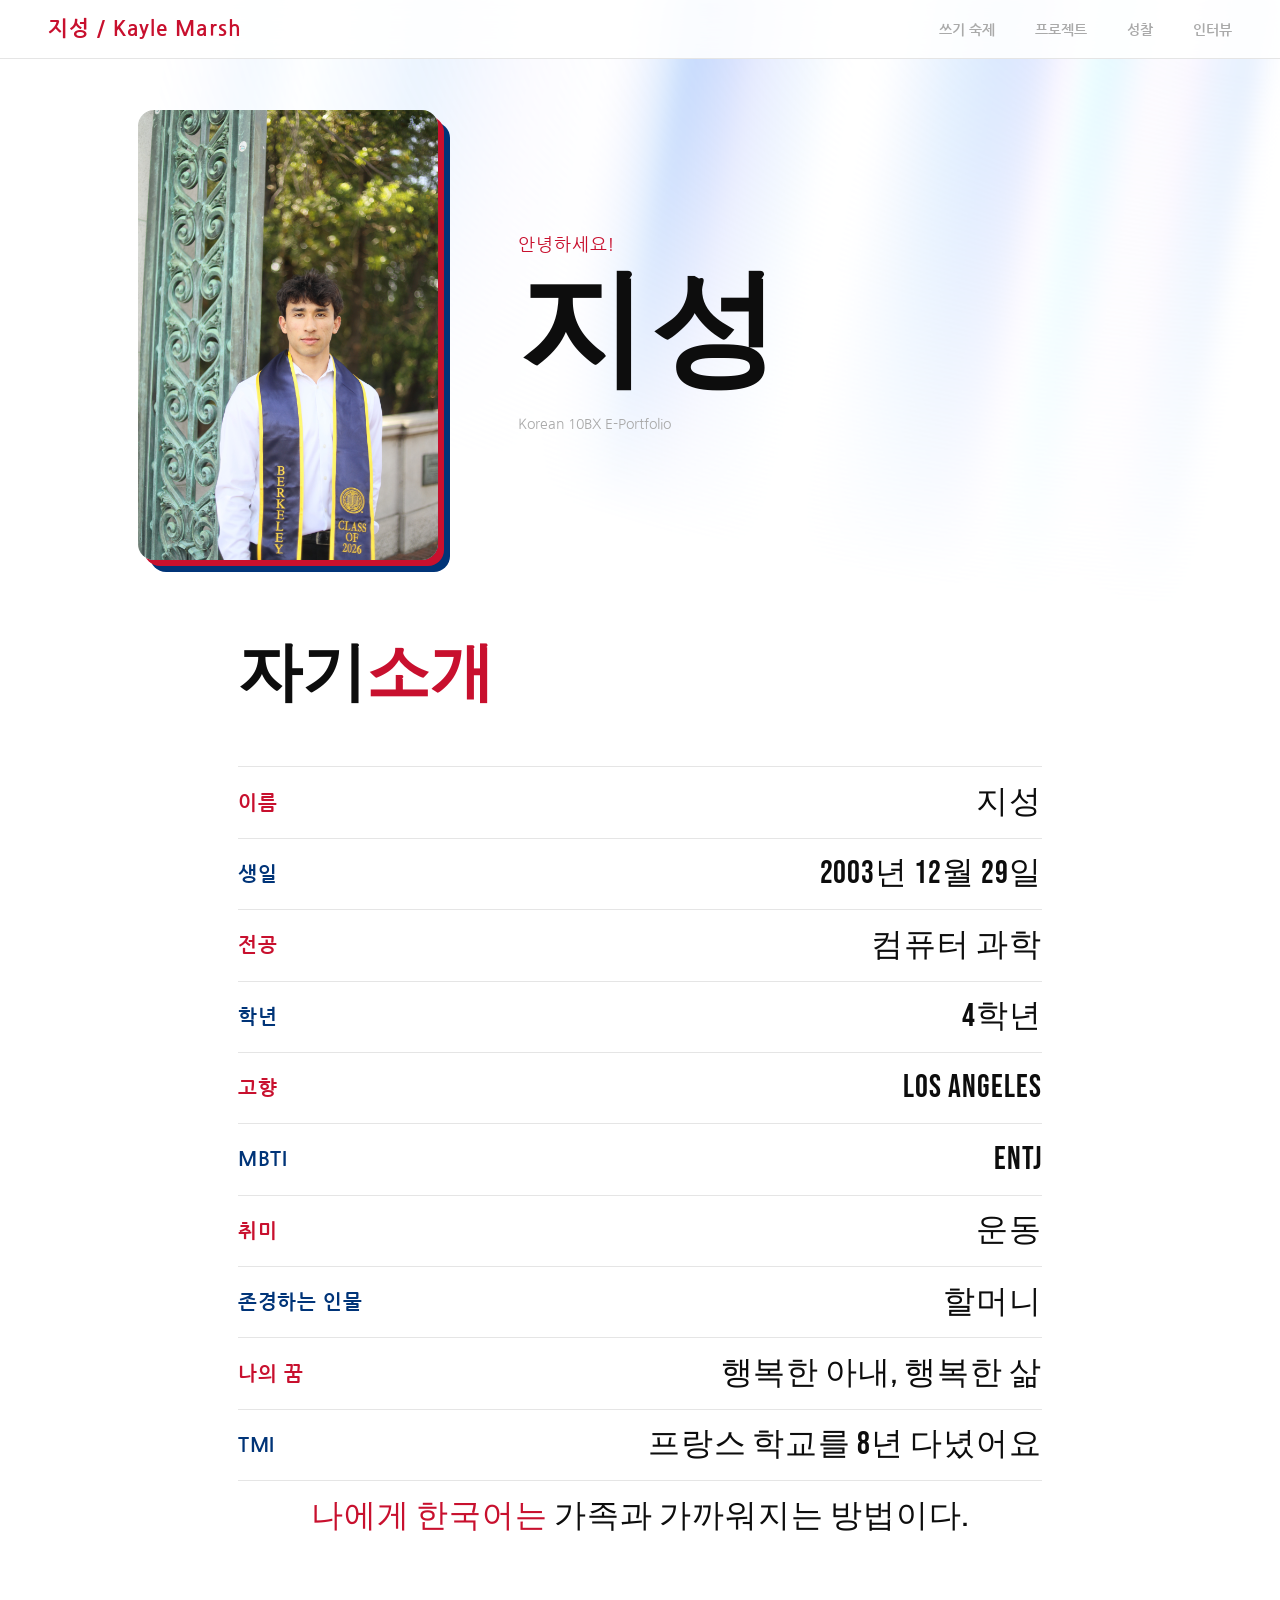
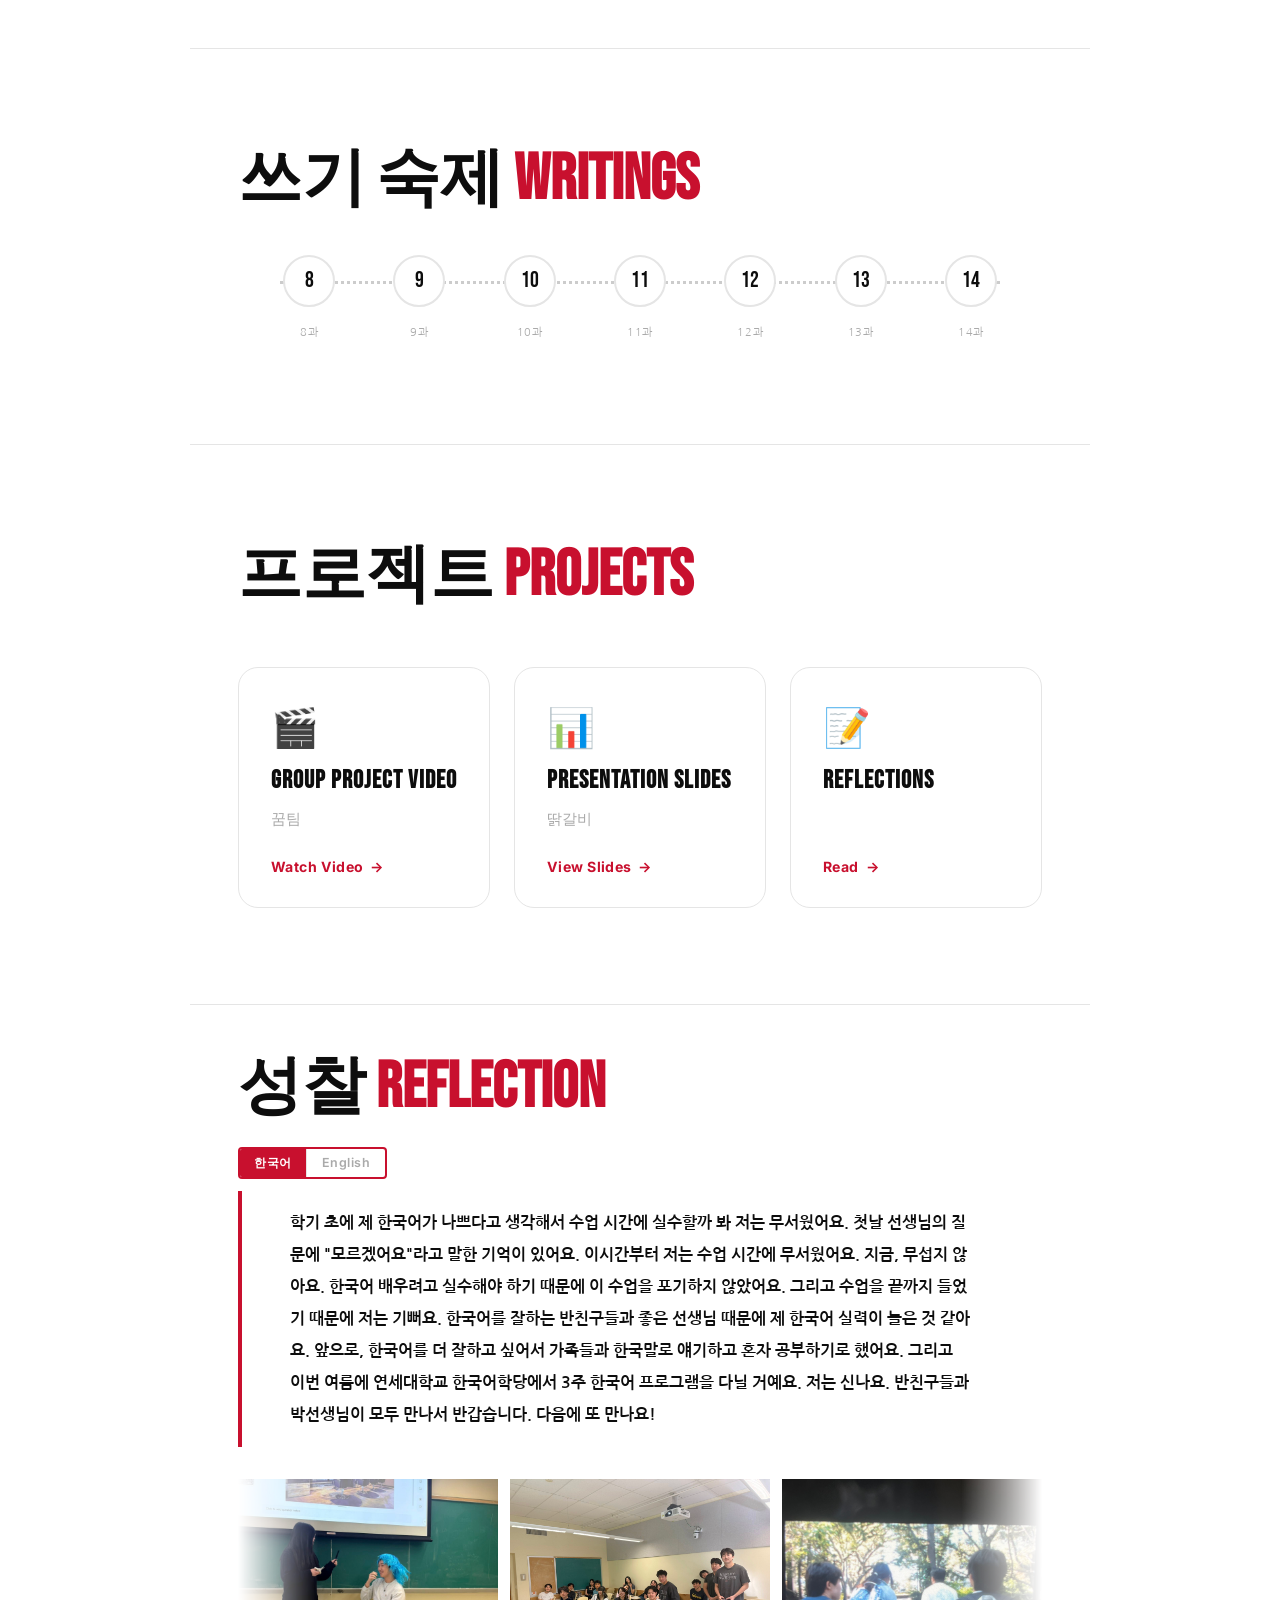
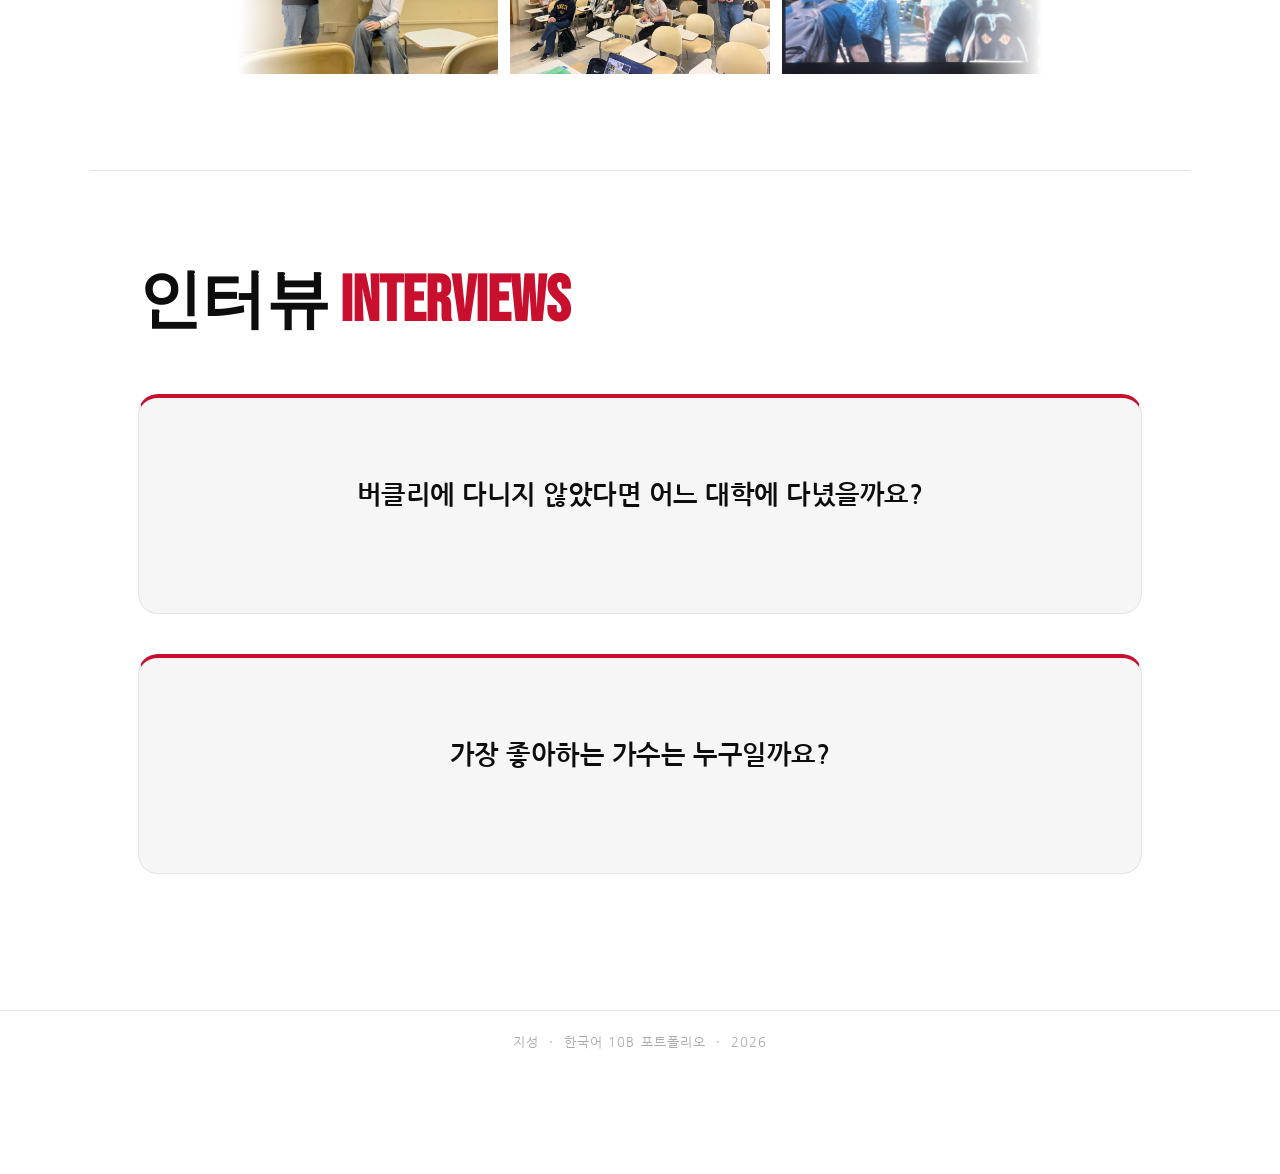
==== commit 301964e8: "ready for e-portfolio presentation" ====
--- a/index.html
+++ b/index.html
@@ -64,7 +64,7 @@
       </li>
       <li class="fact-item" style="--delay:0.28s">
         <span class="fact-label b">MBTI</span>
-        <span class="fact-value">ENTP</span>
+        <span class="fact-value">ENTJ</span>
       </li>
       <li class="fact-item" style="--delay:0.35s">
         <span class="fact-label r">취미</span>
@@ -95,7 +95,7 @@
     <div class="timeline-wrap reveal" style="--delay:0.15s">
       <div class="timeline">
 
-        <div class="t-node" data-title="한국 생일 vs 그리스 생일" data-draft-caption="돌잔치" data-revised-caption="그리스 생일">
+        <div class="t-node" data-title="한국 생일 vs 그리스 생일" data-draft-caption="우리 가족" data-revised-caption="그리스 생일">
           <div class="t-circle">8</div>
           <div class="t-num-label">8과</div>
           <div class="t-draft-img" hidden>writing8_draft.jpg</div>
@@ -150,7 +150,7 @@
           <div class="t-revised" hidden><span class="t-change">러시아에는</span> 재미있는 미신은 있습니다. 생일 전에 생일 축하하면 안 됩니다. 사람들은 이것이 생일인 사람에게 나쁜 운을 가져옵니다. 저는 좋은 <span class="t-change">미신이라고</span> 생각합니다. 저도 생일 전에 축하하면 안 된다고 생각합니다. 저는 잘 모르겠지만 압니다. 친구가 제 생일 전에 축하하면 운이 나쁩니다. 그래서 친구한테 "기다려 주세요"<span class="t-change">라고</span> 말할 <span class="t-change">것입니다</span>. "조심하지 않으면 정말 나쁜 일이 생길 뻔합니다."<span class="t-change">라고</span> 말할 <span class="t-change">것입니다</span>. 친구가 미신을 모르면 괜찮습니다. 그래서 지금부터 항상 생일날만 축하합니다.<br><br><span class="t-change">이탈리아에도</span> 유명한 미신은 있습니다. 올리브유나 소금을 흘리면 너무 나쁜 운이 옵니다. <span class="t-change">제 생각에</span> <span class="t-change">이탈리아에는</span> 파스타가 많아서 올리브유하고 소금을 많이 씁니다. 그래서 이런 일 자주 일어날 것 같습니다. 많은 <span class="t-change">이탈리아</span> 사람들이 한번쯤 <span class="t-change">흘린</span> 것 같습니다. 올리브유가 많으면 많을수록 더 조심해야 됩니다. 소금이 많으면 많을수록 더 많이 흘릴 것 같습니다. 미신인데도 <span class="t-change">이탈리아</span> 사람들은 정말 조심할 것 같습니다. <span class="t-change">왜냐하면</span> 올리브유나 소금을 흘리면 부엌은 더러울 것입니다.</div>
         </div>
 
-        <div class="t-node" data-title="저를 고용해 주세요" data-draft-caption="인턴십 첫날" data-revised-caption="인턴십 아이디">
+        <div class="t-node" data-title="저를 고용해 주세요" data-draft-caption="인턴십 첫날, 기뻐요" data-revised-caption="인턴십 아이디">
           <div class="t-circle">14</div>
           <div class="t-num-label">14과</div>
           <div class="t-draft-img" hidden>writing14_draft.jpg</div>
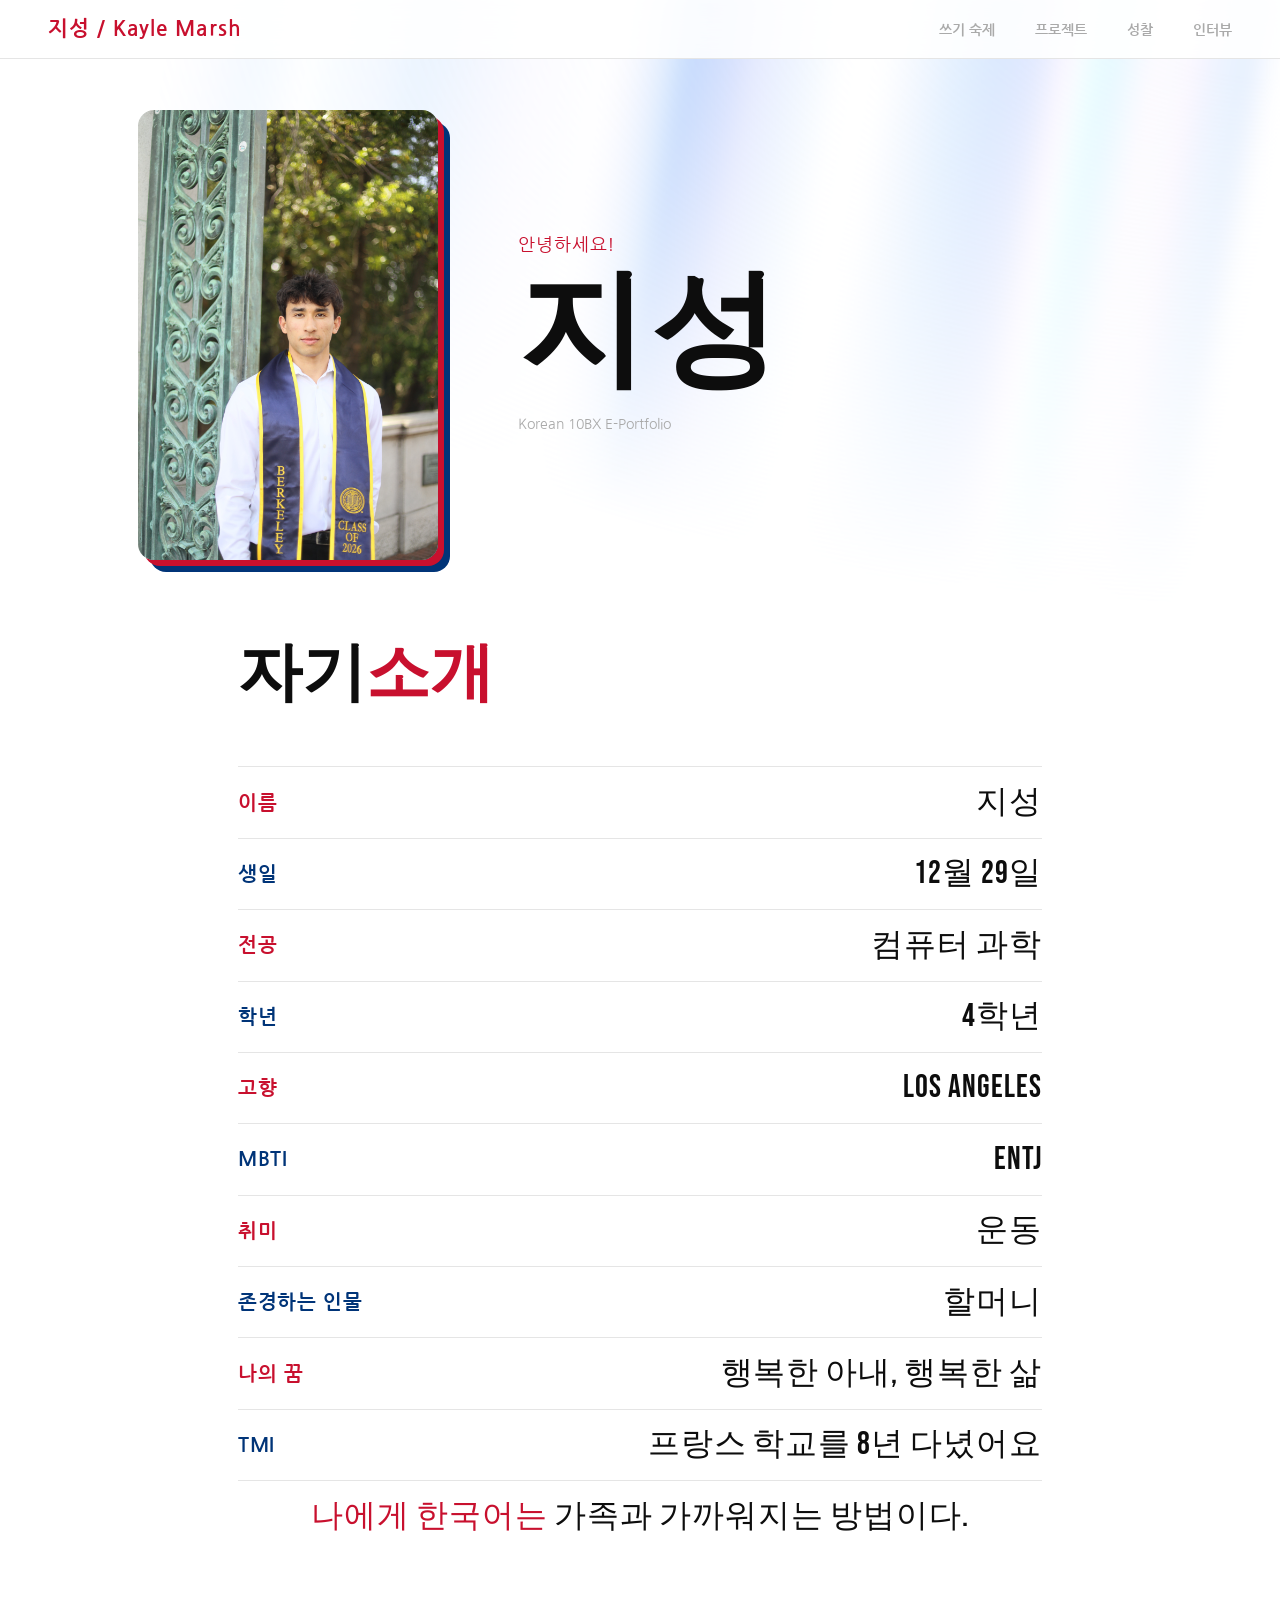
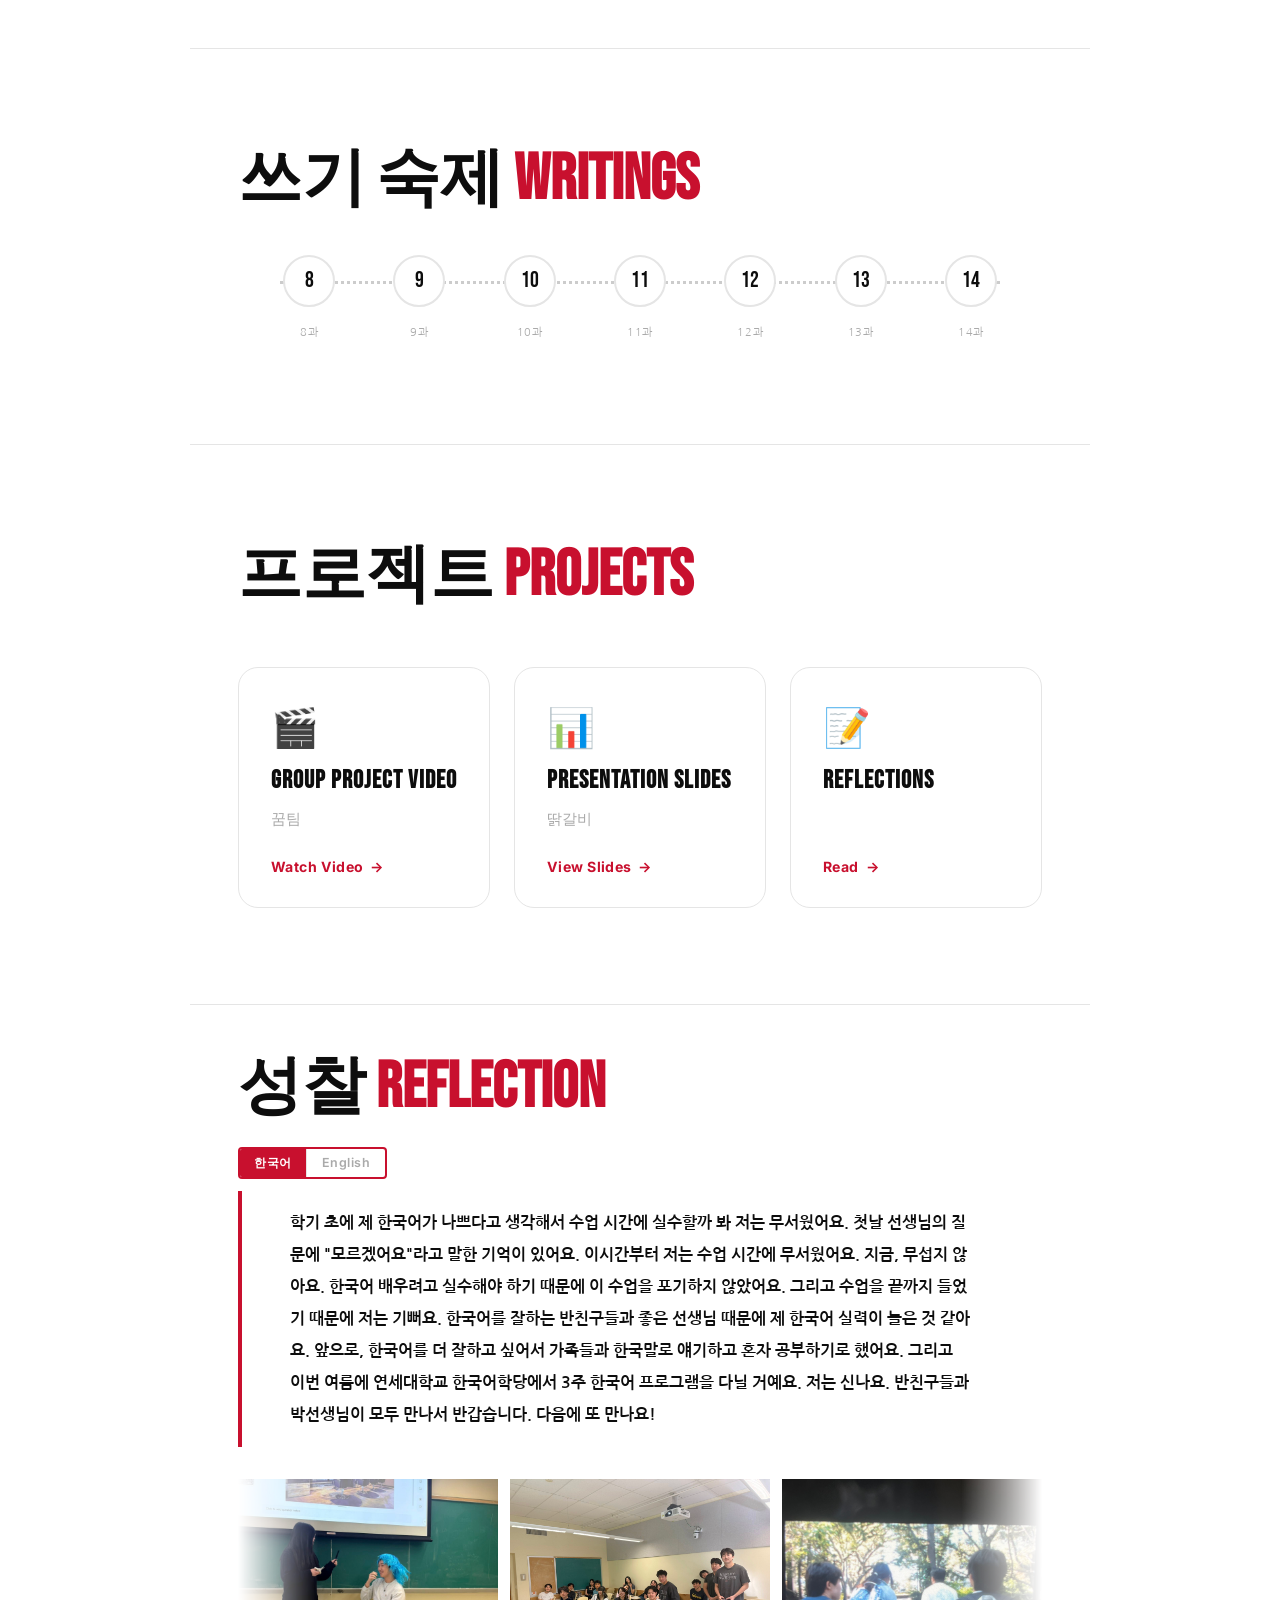
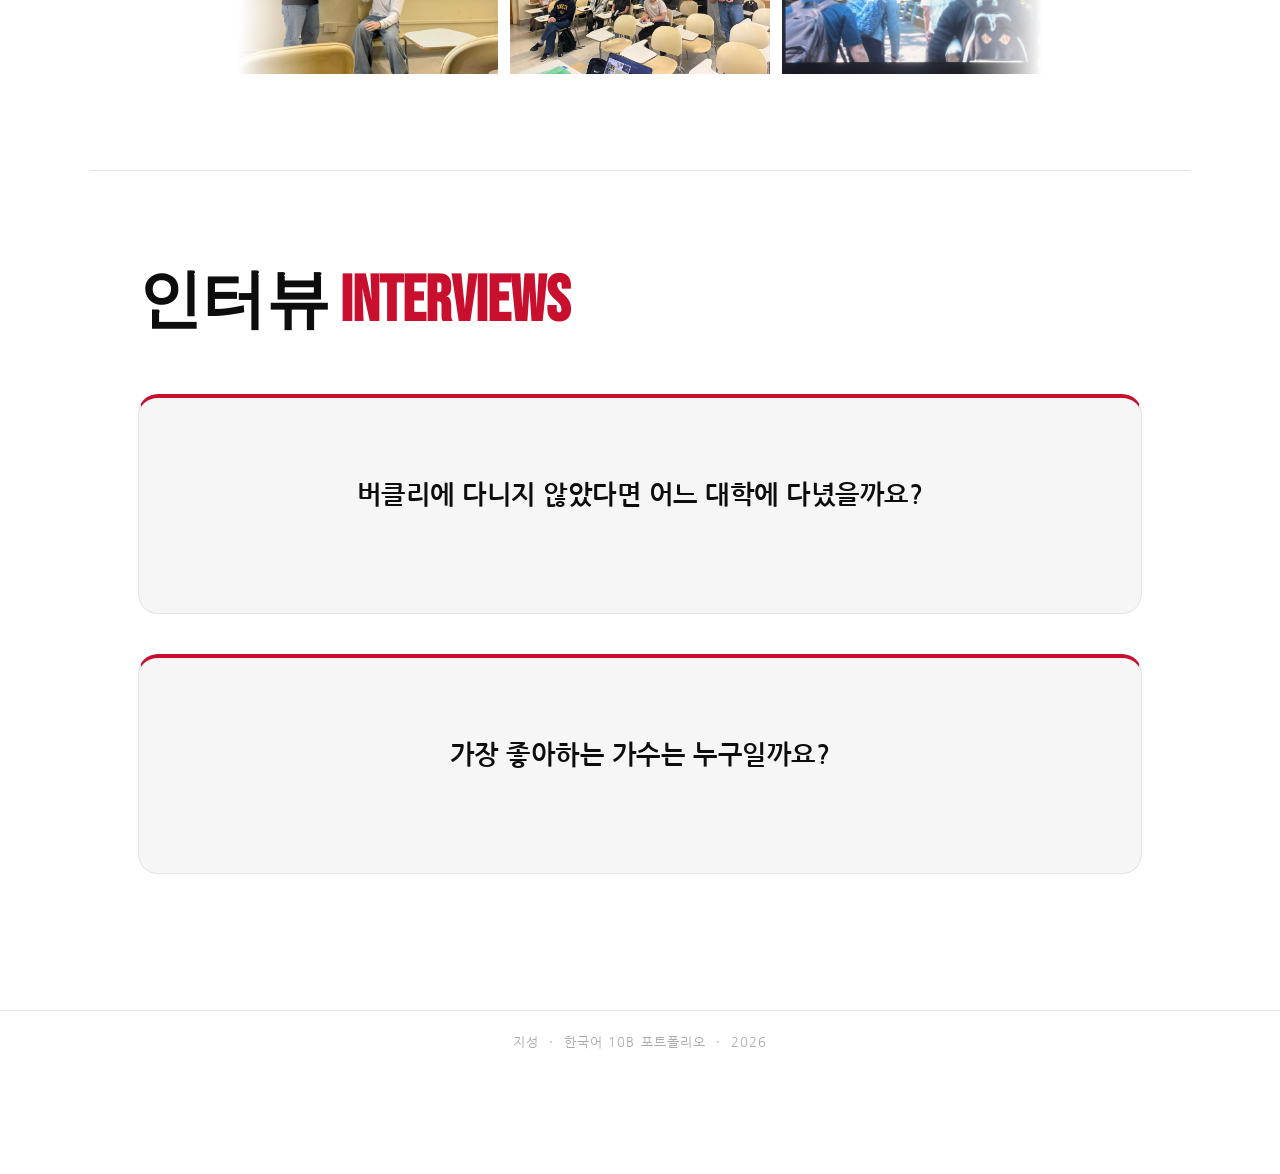
==== commit f63dd68f: "ready" ====
--- a/index.html
+++ b/index.html
@@ -48,7 +48,7 @@
       </li>
       <li class="fact-item" style="--delay:0.07s">
         <span class="fact-label b">생일</span>
-        <span class="fact-value">2003년 12월 29일</span>
+        <span class="fact-value">12월 29일</span>
       </li>
       <li class="fact-item" style="--delay:0.14s">
         <span class="fact-label r">전공</span>
